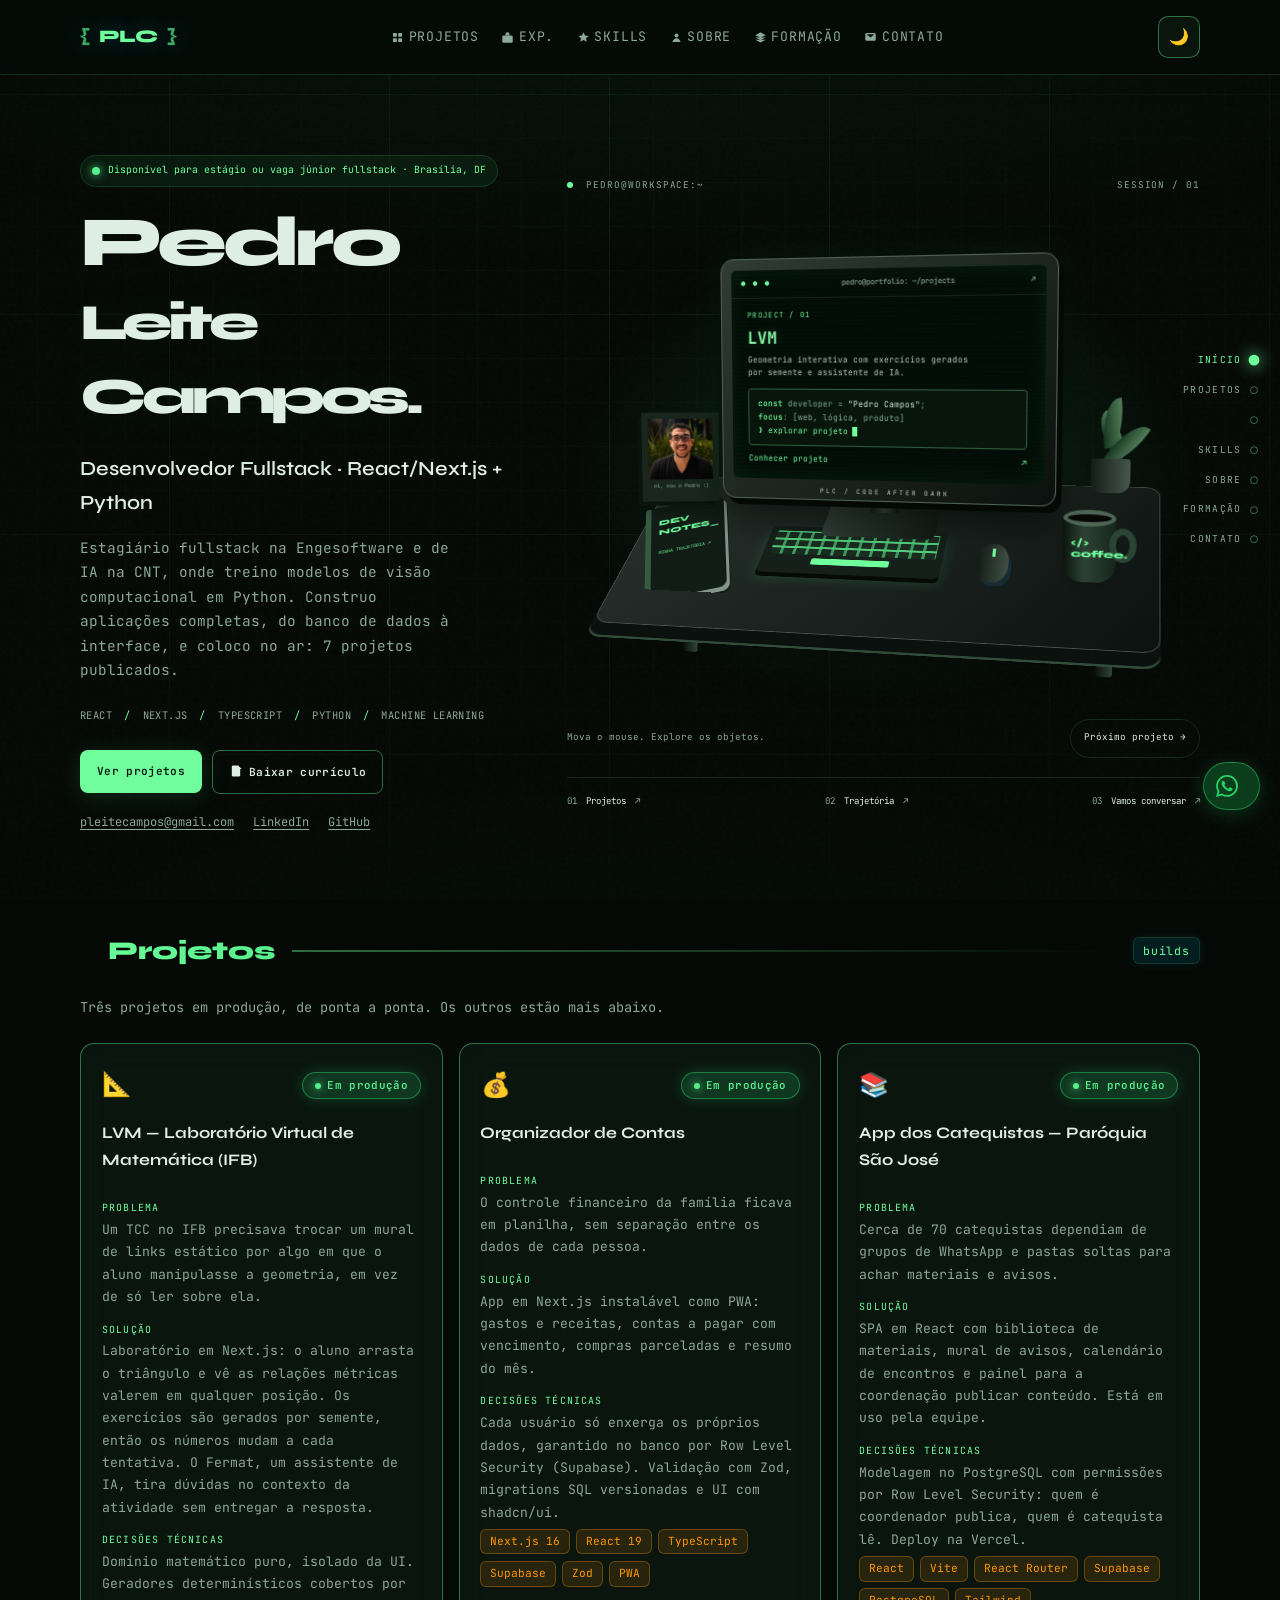
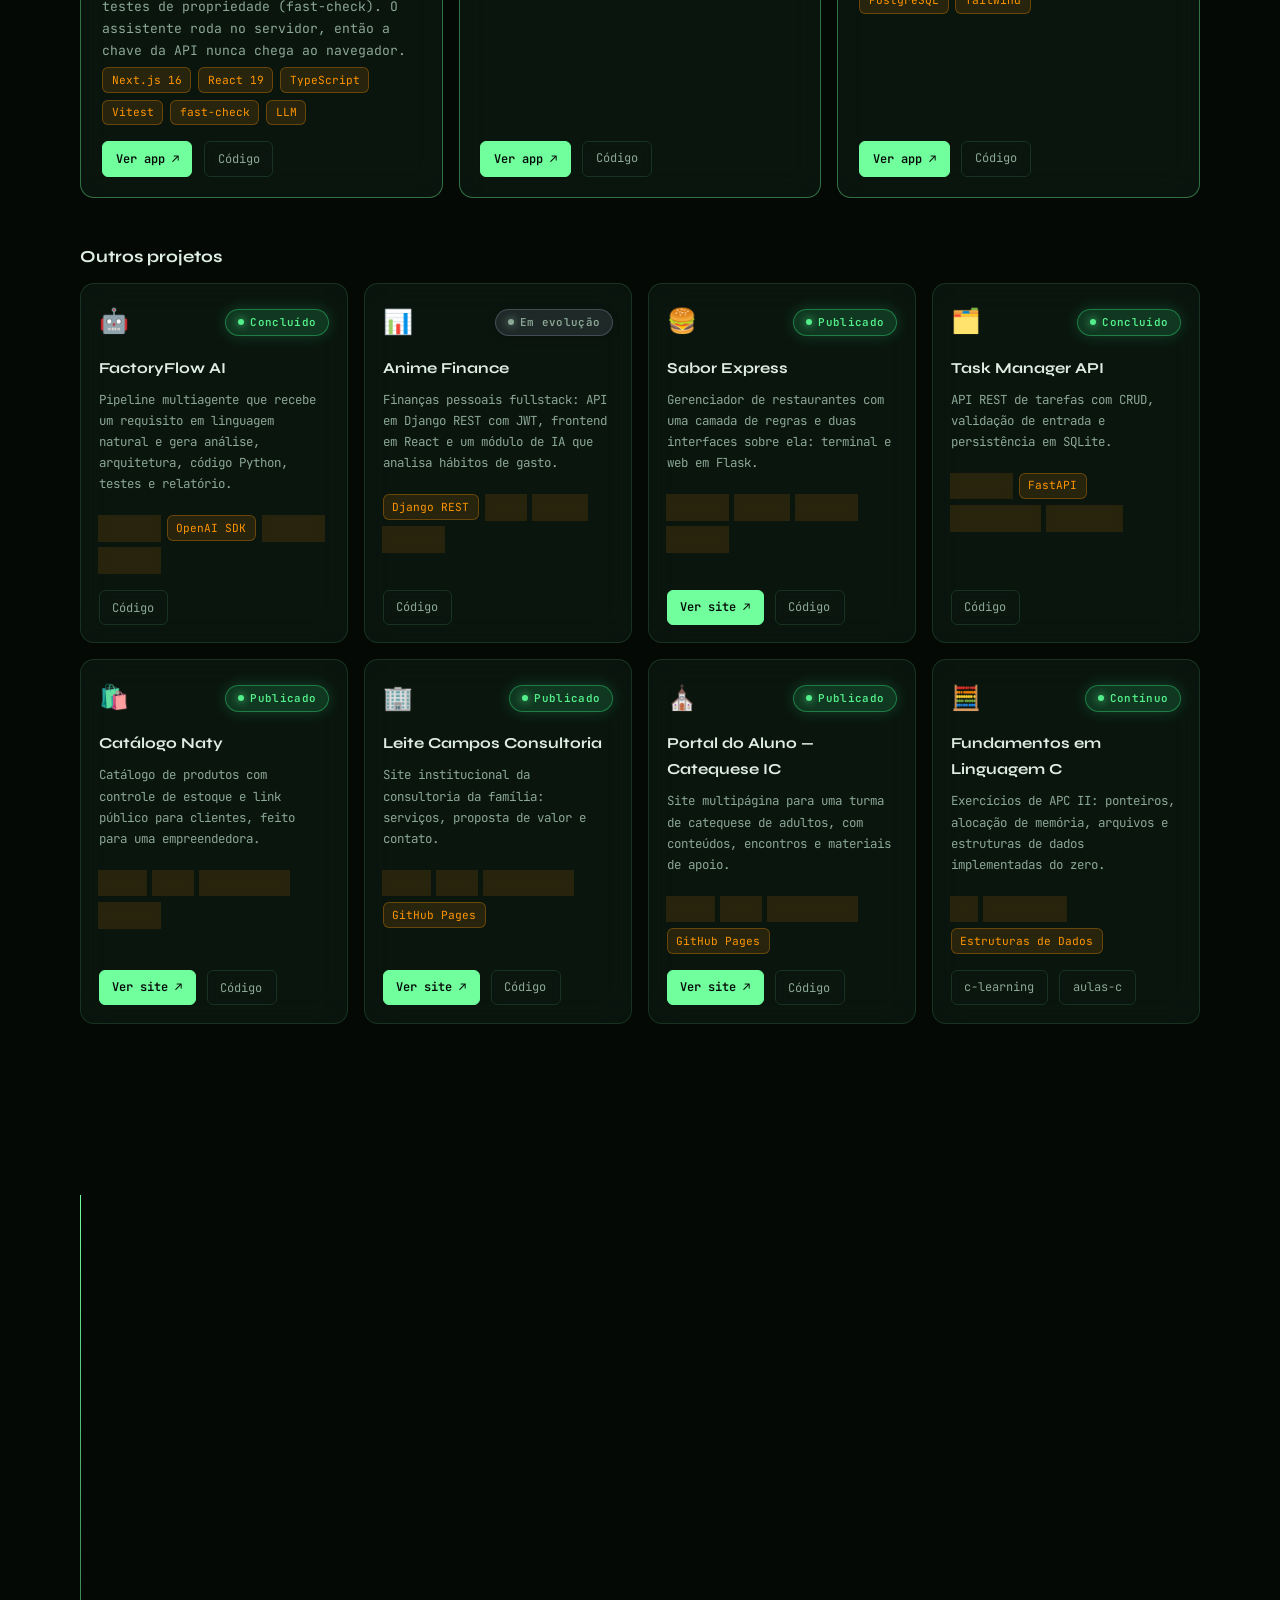
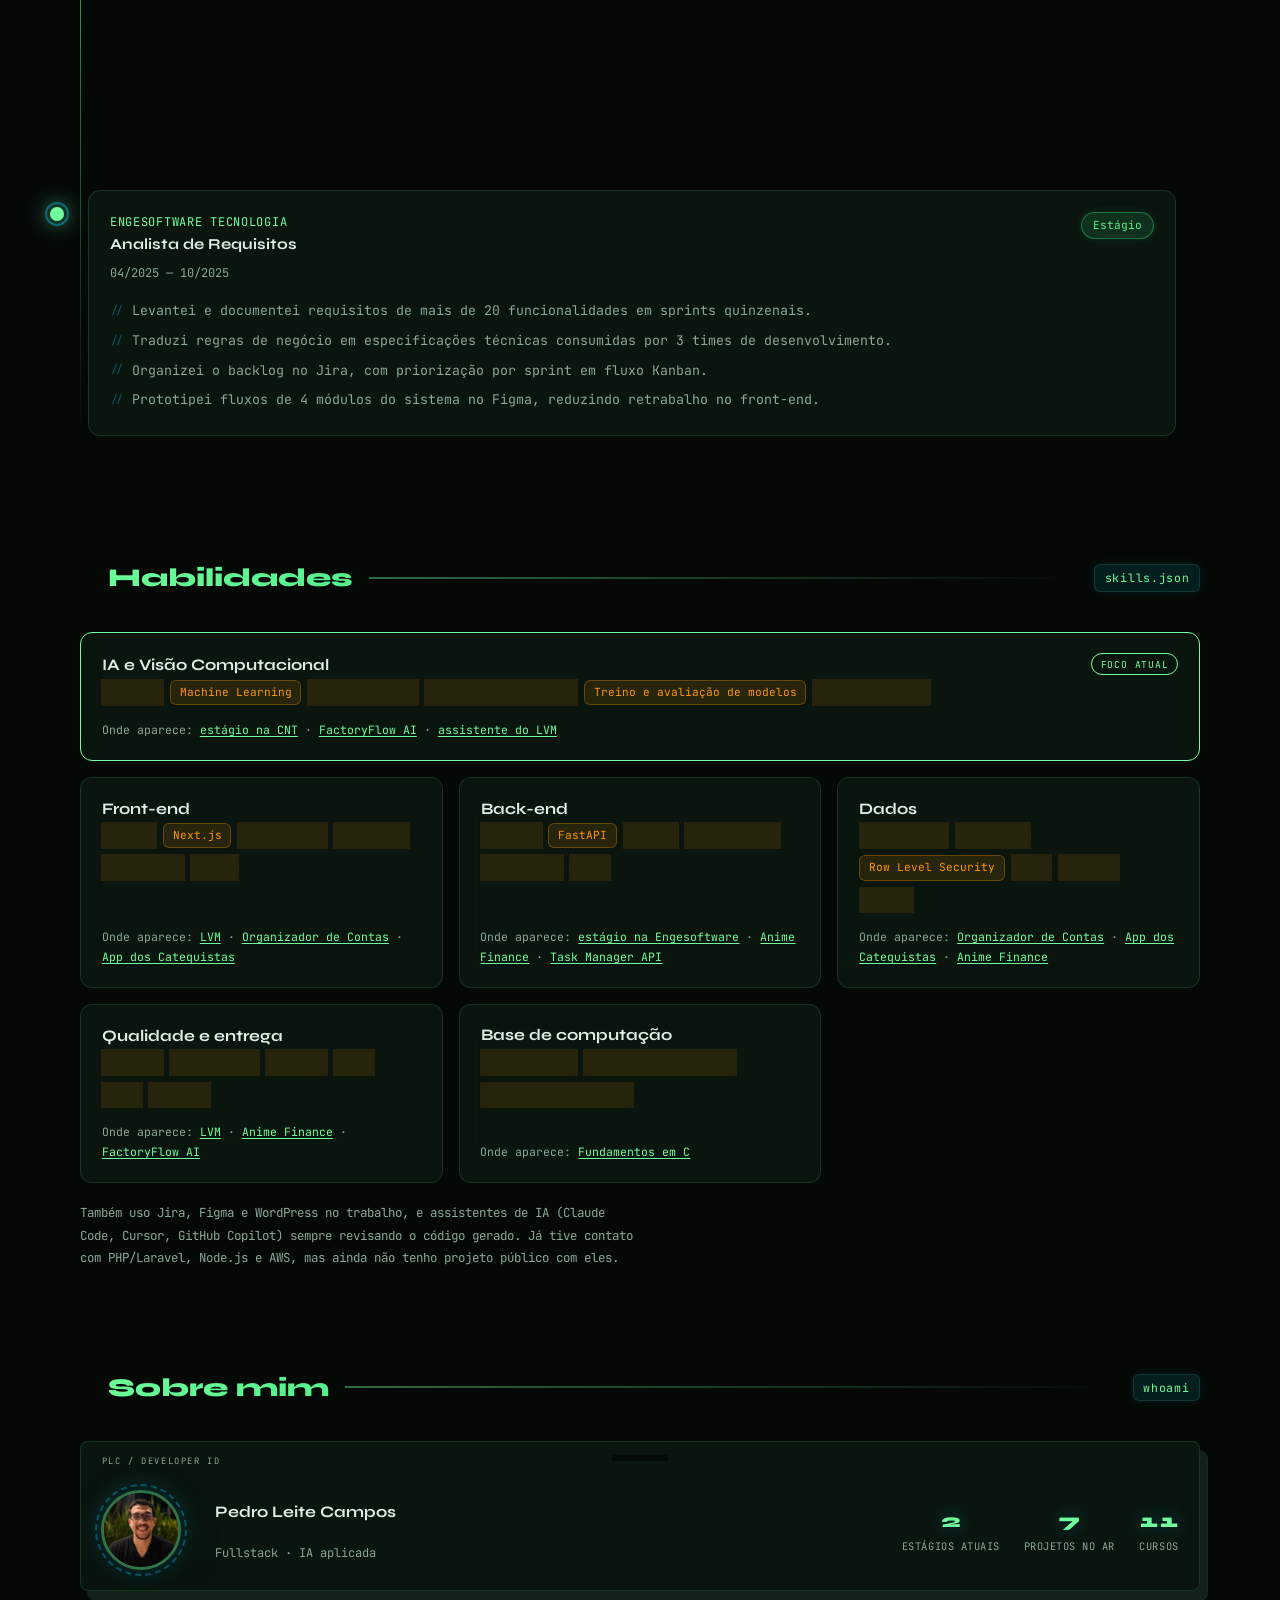
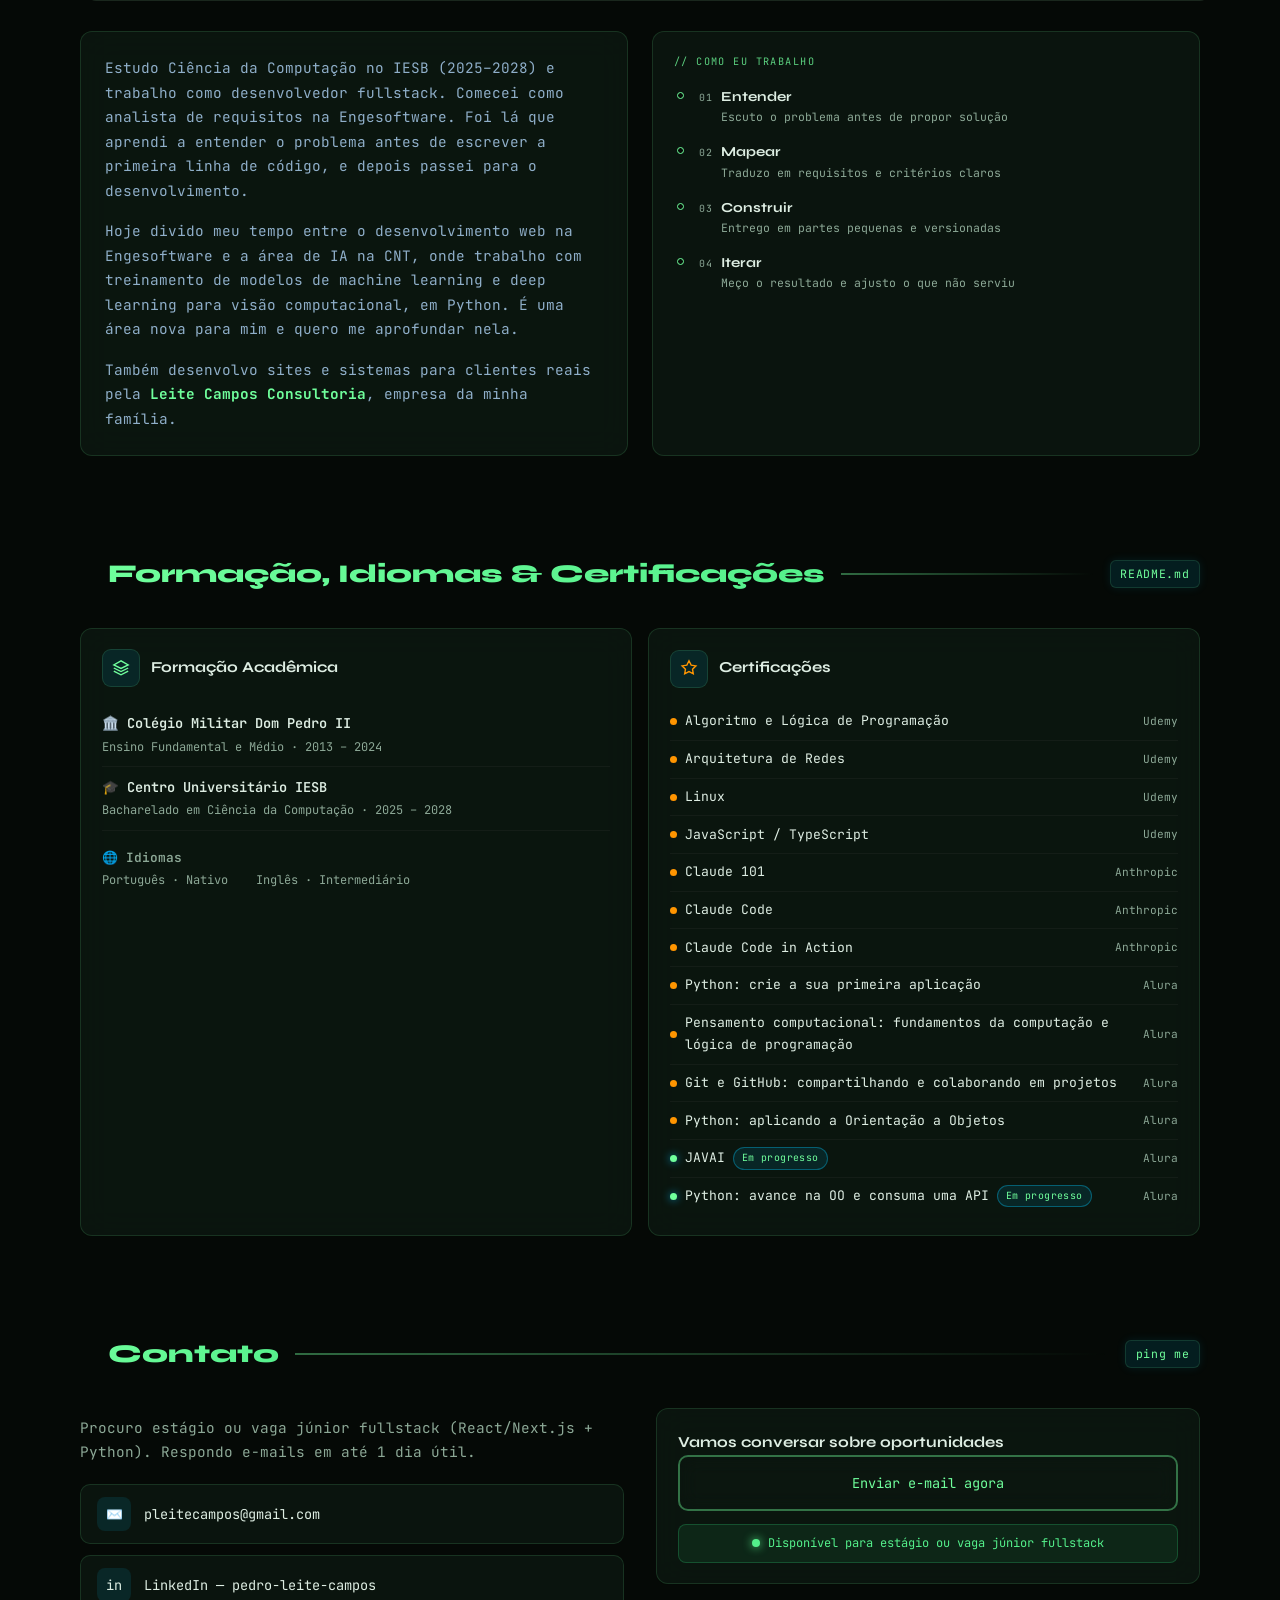
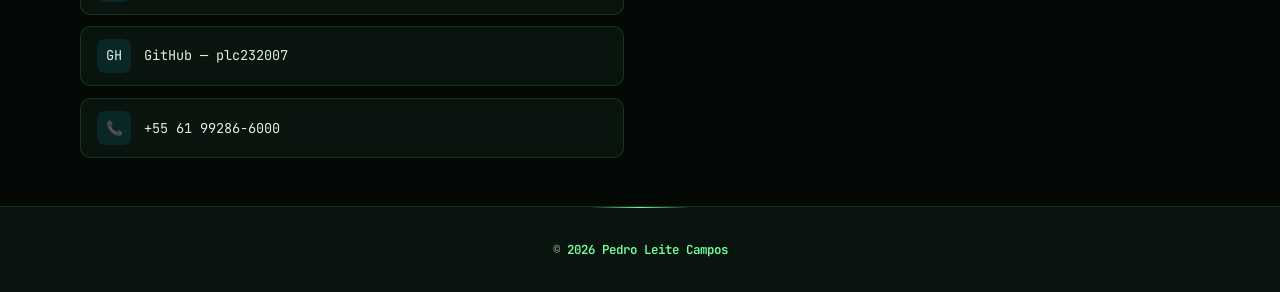
==== index.html @ 304053db "feat: stack agrupada e ligada aos projetos, com IA em destaque O radar com percentuais autoavaliados" ====
<!DOCTYPE html>
<html lang="pt-BR">

<head>
  <meta charset="UTF-8" />
  <meta name="viewport" content="width=device-width, initial-scale=1.0" />
  <meta name="description"
    content="Pedro Leite Campos, desenvolvedor fullstack (React/Next.js + Python) em Brasília. Estagiário na Engesoftware e em IA e visão computacional na CNT." />
  <title>Pedro Leite Campos | Desenvolvedor Fullstack · React/Next.js + Python</title>

  <!-- Open Graph / LinkedIn / WhatsApp -->
  <meta property="og:type" content="website" />
  <meta property="og:title" content="Pedro Leite Campos | Desenvolvedor Fullstack · React/Next.js + Python" />
  <meta property="og:description" content="Pedro Leite Campos, desenvolvedor fullstack (React/Next.js + Python) em Brasília. Estagiário na Engesoftware e em IA e visão computacional na CNT." />
  <meta property="og:url" content="https://plc232007.github.io/portifolio-pedro/" />
  <meta property="og:image" content="https://plc232007.github.io/portifolio-pedro/assets/img/pedro-normal.png" />
  <meta property="og:locale" content="pt_BR" />

  <!-- Twitter Card -->
  <meta name="twitter:card" content="summary_large_image" />
  <meta name="twitter:title" content="Pedro Leite Campos | Desenvolvedor Fullstack · React/Next.js + Python" />
  <meta name="twitter:description" content="Pedro Leite Campos, desenvolvedor fullstack (React/Next.js + Python) em Brasília. Estagiário na Engesoftware e em IA e visão computacional na CNT." />
  <meta name="twitter:image" content="https://plc232007.github.io/portifolio-pedro/assets/img/pedro-normal.png" />

  <link rel="preconnect" href="https://fonts.googleapis.com" />
  <link rel="preconnect" href="https://fonts.gstatic.com" crossorigin />
  <link
    href="https://fonts.googleapis.com/css2?family=JetBrains+Mono:wght@400;600;700&family=Syne:wght@400;700;800&display=swap"
    rel="stylesheet" />

  <link rel="stylesheet" href="./assets/css/style.css" />
  <link rel="stylesheet" href="./assets/css/enhance.css" />
  <link rel="stylesheet" href="./assets/css/workspace.css" />


  <script src="./assets/js/script.js" defer></script>
  <script src="./assets/js/interactions.js" defer></script>
  <script src="./assets/js/workspace.js" defer></script>
</head>

<body>
  <!-- HUD -->
  <div class="scroll-progress" id="scroll-progress" aria-hidden="true"></div>
  <nav class="section-nav" id="section-nav" aria-label="Navegação por seções"></nav>

  <!-- Fundo: malha técnica + véu de profundidade -->
  <div class="bg-grid" id="bg-grid" aria-hidden="true"></div>
  <div class="bg-veil" aria-hidden="true"></div>

  <div class="wrap">
    <header class="header">
      <div class="container nav">
        <a class="logo" href="#inicio" aria-label="Ir para o início">
          <span class="logo-bracket">{</span> PLC <span class="logo-bracket">}</span>
        </a>

        <nav aria-label="Navegação principal">
          <ul class="nav-links">
            <li>
              <a href="#projetos">
                <svg viewBox="0 0 20 20" fill="currentColor" class="icon-xs" aria-hidden="true">
                  <rect x="3" y="3" width="6" height="6" rx="1"></rect>
                  <rect x="11" y="3" width="6" height="6" rx="1"></rect>
                  <rect x="3" y="11" width="6" height="6" rx="1"></rect>
                  <rect x="11" y="11" width="6" height="6" rx="1"></rect>
                </svg>
                Projetos
              </a>
            </li>

            <li>
              <a href="#experiencia">
                <svg viewBox="0 0 20 20" fill="currentColor" class="icon-xs" aria-hidden="true">
                  <rect x="2" y="7" width="16" height="11" rx="2"></rect>
                  <path d="M7 7V5a3 3 0 016 0v2"></path>
                </svg>
                Exp.
              </a>
            </li>

            <li>
              <a href="#habilidades">
                <svg viewBox="0 0 20 20" fill="currentColor" class="icon-xs" aria-hidden="true">
                  <path d="M10 2l2.4 4.8 5.3.8-3.8 3.7.9 5.2L10 14l-4.8 2.5.9-5.2-3.8-3.7 5.3-.8z"></path>
                </svg>
                Skills
              </a>
            </li>

            <li>
              <a href="#sobre">
                <svg viewBox="0 0 20 20" fill="currentColor" class="icon-xs" aria-hidden="true">
                  <circle cx="10" cy="7" r="3"></circle>
                  <path d="M4 17c0-3.3 2.7-6 6-6s6 2.7 6 6"></path>
                </svg>
                Sobre
              </a>
            </li>

            <li>
              <a href="#formacao">
                <svg viewBox="0 0 20 20" fill="currentColor" class="icon-xs" aria-hidden="true">
                  <path d="M10 2L2 6.5l8 4 8-4L10 2zM2 13.5l8 4 8-4M2 10l8 4 8-4"></path>
                </svg>
                Formação
              </a>
            </li>

            <li>
              <a href="#contato">
                <svg viewBox="0 0 20 20" fill="currentColor" class="icon-xs" aria-hidden="true">
                  <path d="M2 5a2 2 0 012-2h12a2 2 0 012 2v8a2 2 0 01-2 2H4a2 2 0 01-2-2V5zm2 0l6 5 6-5"></path>
                </svg>
                Contato
              </a>
            </li>
          </ul>
        </nav>

        <button class="theme-toggle" id="theme-toggle" aria-label="Alternar tema">
          <span id="theme-icon">🌙</span>
        </button>
      </div>
    </header>

    <main>
      <!-- ========== HERO ========== -->
      <section class="hero workspace-hero" id="inicio" data-nav-label="Início">
        <div class="container hero-grid">
          <div>
            <div class="hero-badge">
              <span class="dot"></span>
              Disponível para estágio ou vaga júnior fullstack · Brasília, DF
            </div>

            <h1 class="hero-name">Pedro<br /><span>Leite Campos.</span></h1>

            <p class="hero-role">
              Desenvolvedor Fullstack · React/Next.js + Python
            </p>

            <p class="hero-intro">
              Estagiário fullstack na Engesoftware e de IA na CNT, onde treino modelos de visão computacional em Python.
              Construo aplicações completas, do banco de dados à interface, e coloco no ar: 7 projetos publicados.
            </p>

            <p class="studio-stack">REACT <span>/</span> NEXT.JS <span>/</span> TYPESCRIPT <span>/</span> PYTHON <span>/</span> MACHINE LEARNING</p>

            <div class="cta-group">
              <a class="btn btn-primary" href="#projetos">
                Ver projetos
              </a>

              <a class="btn btn-ghost" href="./assets/docs/curriculo-pedro-leite-campos.pdf"
                download="Pedro-Leite-Campos-Curriculo.pdf">
                <svg viewBox="0 0 20 20" fill="currentColor" class="icon-sm" aria-hidden="true">
                  <path d="M13 2H6a2 2 0 00-2 2v12a2 2 0 002 2h8a2 2 0 002-2V7l-3-5z"></path>
                  <polyline points="13,2 13,7 18,7"></polyline>
                  <line x1="10" y1="9" x2="10" y2="15"></line>
                  <polyline points="7,12 10,15 13,12"></polyline>
                </svg>
                Baixar currículo
              </a>
            </div>

            <ul class="hero-contact" aria-label="Contato">
              <li><a href="mailto:pleitecampos@gmail.com">pleitecampos@gmail.com</a></li>
              <li><a href="https://www.linkedin.com/in/pedro-leite-campos" target="_blank" rel="noreferrer">LinkedIn</a></li>
              <li><a href="https://github.com/plc232007" target="_blank" rel="noreferrer">GitHub</a></li>
            </ul>
          </div>

          <div class="workspace" id="workspace" aria-label="Workspace interativo de Pedro">
            <div class="workspace-heading"><span><i></i> PEDRO@WORKSPACE:~</span><span>SESSION / 01</span></div>
            <div class="workspace-stage" id="workspace-stage">
              <div class="room-halo" aria-hidden="true"></div>
              <div class="desk-scene" id="desk-scene">
                <div class="desk-shadow" aria-hidden="true"></div>
                <div class="desk-leg desk-leg-left" aria-hidden="true"></div>
                <div class="desk-leg desk-leg-right" aria-hidden="true"></div>
                <div class="desk-surface" aria-hidden="true"></div>
                <div class="desk-edge" aria-hidden="true"></div>
                <div class="desk-mat" aria-hidden="true"></div>
                <div class="monitor-foot" aria-hidden="true"></div>
                <div class="monitor-neck" aria-hidden="true"></div>
                <a class="desk-monitor desk-object" id="desk-monitor" href="#projetos" aria-label="Monitor: explorar projetos">
                  <div class="monitor-screen">
                    <div class="screen-toolbar"><span>● ● ●</span><span>pedro@portfolio: ~/projects</span><span>↗</span></div>
                    <div class="screen-body">
                      <span class="screen-kicker">PROJECT / <span id="screen-number">01</span></span>
                      <strong id="screen-title">LVM — Laboratório Virtual de Matemática</strong>
                      <p id="screen-description">Geometria interativa com exercícios gerados por semente e assistente de IA.</p>
                      <div class="screen-terminal" aria-hidden="true"><span><b>const</b> developer = <em>"Pedro Campos"</em>;</span><span><b>focus</b>: [web, lógica, produto]</span><span class="terminal-prompt">❯ explorar projeto</span></div>
                      <span class="screen-open">Conhecer projeto <span>↗</span></span>
                    </div>
                  </div>
                  <span class="monitor-brand">PLC / CODE AFTER DARK</span>
                </a>
                <div class="desk-keyboard" aria-hidden="true"><div></div><span></span></div>
                <div class="desk-mouse" aria-hidden="true"></div>
                <a class="desk-notebook desk-object" href="#experiencia" aria-label="Caderno: conhecer minha trajetória"><span>DEV<br />NOTES_</span><small>MINHA TRAJETÓRIA ↗</small></a>
                <a class="desk-photo desk-object" href="#sobre" aria-label="Porta-retrato: sobre Pedro"><img src="./assets/img/pedro-normal.png" alt="" /><span>oi, sou o Pedro :)</span></a>
                <a class="desk-cup desk-object" href="#contato" aria-label="Caneca: vamos conversar"><span>&lt;/&gt;<br />coffee.</span></a>
                <div class="desk-plant" aria-hidden="true"><i></i><i></i><i></i><span></span></div>
                <span class="desk-sticker" aria-hidden="true">~/plc</span>
              </div>
            </div>
            <div class="workspace-controls">
              <p id="workspace-hint">Mova o mouse. Explore os objetos.</p>
              <button type="button" id="workspace-next" hidden aria-label="Mostrar próximo projeto no monitor">Próximo projeto <span>→</span></button>
            </div>
            <nav class="workspace-shortcuts" aria-label="Explorar o workspace">
              <a href="#projetos">01 <span>Projetos</span> ↗</a>
              <a href="#experiencia">02 <span>Trajetória</span> ↗</a>
              <a href="#contato">03 <span>Vamos conversar</span> ↗</a>
            </nav>
          </div>
        </div>
      </section>

      <!-- ========== PROJETOS ========== -->
      <section class="section reveal" id="projetos" data-nav-label="Projetos">
        <div class="container">
          <div class="section-head">
            <h2><span class="section-index">01</span> <span>Projetos</span></h2>
            <div class="section-line"></div>
            <span class="section-tag">builds</span>
          </div>


          <p class="projects-intro">Três projetos em produção, de ponta a ponta. Os outros estão mais abaixo.</p>

          <div class="projects-grid projects-grid--featured">
            <article id="proj-lvm" class="proj-card proj-card--featured">
              <div class="proj-top">
                <span class="proj-icon" aria-hidden="true">📐</span>
                <span class="proj-status proj-status-live">Em produção</span>
              </div>

              <h3>LVM — Laboratório Virtual de Matemática (IFB)</h3>

              <dl class="proj-case">
                <dt>Problema</dt>
                <dd>Um TCC no IFB precisava trocar um mural de links estático por algo em que o aluno manipulasse a geometria, em vez de só ler sobre ela.</dd>
                <dt>Solução</dt>
                <dd>Laboratório em Next.js: o aluno arrasta o triângulo e vê as relações métricas valerem em qualquer posição. Os exercícios são gerados por semente, então os números mudam a cada tentativa. O Fermat, um assistente de IA, tira dúvidas no contexto da atividade sem entregar a resposta.</dd>
                <dt>Decisões técnicas</dt>
                <dd>Domínio matemático puro, isolado da UI. Geradores determinísticos cobertos por testes de propriedade (fast-check). O assistente roda no servidor, então a chave da API nunca chega ao navegador.</dd>
              </dl>

              <div class="proj-techs">
                <span class="tech-pill">Next.js 16</span>
                <span class="tech-pill">React 19</span>
                <span class="tech-pill">TypeScript</span>
                <span class="tech-pill">Vitest</span>
                <span class="tech-pill">fast-check</span>
                <span class="tech-pill">LLM</span>
              </div>

              <div class="proj-links">
                <a class="proj-link proj-link--primary" href="https://lvm-seven.vercel.app" target="_blank" rel="noreferrer">Ver app ↗</a>
                <a class="proj-link" href="https://github.com/plc232007/lvm" target="_blank" rel="noreferrer">Código</a>
              </div>
            </article>
            <article id="proj-organizador" class="proj-card proj-card--featured">
              <div class="proj-top">
                <span class="proj-icon" aria-hidden="true">💰</span>
                <span class="proj-status proj-status-live">Em produção</span>
              </div>

              <h3>Organizador de Contas</h3>

              <dl class="proj-case">
                <dt>Problema</dt>
                <dd>O controle financeiro da família ficava em planilha, sem separação entre os dados de cada pessoa.</dd>
                <dt>Solução</dt>
                <dd>App em Next.js instalável como PWA: gastos e receitas, contas a pagar com vencimento, compras parceladas e resumo do mês.</dd>
                <dt>Decisões técnicas</dt>
                <dd>Cada usuário só enxerga os próprios dados, garantido no banco por Row Level Security (Supabase). Validação com Zod, migrations SQL versionadas e UI com shadcn/ui.</dd>
              </dl>

              <div class="proj-techs">
                <span class="tech-pill">Next.js 16</span>
                <span class="tech-pill">React 19</span>
                <span class="tech-pill">TypeScript</span>
                <span class="tech-pill">Supabase</span>
                <span class="tech-pill">Zod</span>
                <span class="tech-pill">PWA</span>
              </div>

              <div class="proj-links">
                <a class="proj-link proj-link--primary" href="https://organizador-contas-et4n.vercel.app/" target="_blank" rel="noreferrer">Ver app ↗</a>
                <a class="proj-link" href="https://github.com/plc232007/organizador-contas" target="_blank" rel="noreferrer">Código</a>
              </div>
            </article>
            <article id="proj-catequistas" class="proj-card proj-card--featured">
              <div class="proj-top">
                <span class="proj-icon" aria-hidden="true">📚</span>
                <span class="proj-status proj-status-live">Em produção</span>
              </div>

              <h3>App dos Catequistas — Paróquia São José</h3>

              <dl class="proj-case">
                <dt>Problema</dt>
                <dd>Cerca de 70 catequistas dependiam de grupos de WhatsApp e pastas soltas para achar materiais e avisos.</dd>
                <dt>Solução</dt>
                <dd>SPA em React com biblioteca de materiais, mural de avisos, calendário de encontros e painel para a coordenação publicar conteúdo. Está em uso pela equipe.</dd>
                <dt>Decisões técnicas</dt>
                <dd>Modelagem no PostgreSQL com permissões por Row Level Security: quem é coordenador publica, quem é catequista lê. Deploy na Vercel.</dd>
              </dl>

              <div class="proj-techs">
                <span class="tech-pill">React</span>
                <span class="tech-pill">Vite</span>
                <span class="tech-pill">React Router</span>
                <span class="tech-pill">Supabase</span>
                <span class="tech-pill">PostgreSQL</span>
                <span class="tech-pill">Tailwind</span>
              </div>

              <div class="proj-links">
                <a class="proj-link proj-link--primary" href="https://app-catequese-taupe.vercel.app" target="_blank" rel="noreferrer">Ver app ↗</a>
                <a class="proj-link" href="https://github.com/plc232007/app-catequese" target="_blank" rel="noreferrer">Código</a>
              </div>
            </article>
          </div>

          <h3 class="projects-subtitle">Outros projetos</h3>
          <div class="projects-grid projects-grid--compact">
            <article id="proj-factoryflow" class="proj-card proj-card--compact">
              <div class="proj-top">
                <span class="proj-icon" aria-hidden="true">🤖</span>
                <span class="proj-status proj-status-live">Concluído</span>
              </div>
              <h3>FactoryFlow AI</h3>
              <p class="proj-description">Pipeline multiagente que recebe um requisito em linguagem natural e gera análise, arquitetura, código Python, testes e relatório.</p>
              <div class="proj-techs">
                <span class="tech-pill">Python</span>
                <span class="tech-pill">OpenAI SDK</span>
                <span class="tech-pill">Agents</span>
                <span class="tech-pill">pytest</span>
              </div>
              <div class="proj-links">
                <a class="proj-link" href="https://github.com/plc232007/factoryflow-ai" target="_blank" rel="noreferrer">Código</a>
              </div>
            </article>
            <article id="proj-anime-finance" class="proj-card proj-card--compact">
              <div class="proj-top">
                <span class="proj-icon" aria-hidden="true">📊</span>
                <span class="proj-status proj-status-idea">Em evolução</span>
              </div>
              <h3>Anime Finance</h3>
              <p class="proj-description">Finanças pessoais fullstack: API em Django REST com JWT, frontend em React e um módulo de IA que analisa hábitos de gasto.</p>
              <div class="proj-techs">
                <span class="tech-pill">Django REST</span>
                <span class="tech-pill">JWT</span>
                <span class="tech-pill">React</span>
                <span class="tech-pill">pytest</span>
              </div>
              <div class="proj-links">
                <a class="proj-link" href="https://github.com/plc232007/anime-finance" target="_blank" rel="noreferrer">Código</a>
              </div>
            </article>
            <article class="proj-card proj-card--compact">
              <div class="proj-top">
                <span class="proj-icon" aria-hidden="true">🍔</span>
                <span class="proj-status proj-status-live">Publicado</span>
              </div>
              <h3>Sabor Express</h3>
              <p class="proj-description">Gerenciador de restaurantes com uma camada de regras e duas interfaces sobre ela: terminal e web em Flask.</p>
              <div class="proj-techs">
                <span class="tech-pill">Python</span>
                <span class="tech-pill">Flask</span>
                <span class="tech-pill">Jinja2</span>
                <span class="tech-pill">Vercel</span>
              </div>
              <div class="proj-links">
                <a class="proj-link proj-link--primary" href="https://sabor-express-eight.vercel.app/" target="_blank" rel="noreferrer">Ver site ↗</a>
                <a class="proj-link" href="https://github.com/plc232007/sabor-express" target="_blank" rel="noreferrer">Código</a>
              </div>
            </article>
            <article id="proj-task-manager" class="proj-card proj-card--compact">
              <div class="proj-top">
                <span class="proj-icon" aria-hidden="true">🗂️</span>
                <span class="proj-status proj-status-live">Concluído</span>
              </div>
              <h3>Task Manager API</h3>
              <p class="proj-description">API REST de tarefas com CRUD, validação de entrada e persistência em SQLite.</p>
              <div class="proj-techs">
                <span class="tech-pill">Python</span>
                <span class="tech-pill">FastAPI</span>
                <span class="tech-pill">SQLAlchemy</span>
                <span class="tech-pill">Pydantic</span>
              </div>
              <div class="proj-links">
                <a class="proj-link" href="https://github.com/plc232007/to-do-list" target="_blank" rel="noreferrer">Código</a>
              </div>
            </article>
            <article class="proj-card proj-card--compact">
              <div class="proj-top">
                <span class="proj-icon" aria-hidden="true">🛍️</span>
                <span class="proj-status proj-status-live">Publicado</span>
              </div>
              <h3>Catálogo Naty</h3>
              <p class="proj-description">Catálogo de produtos com controle de estoque e link público para clientes, feito para uma empreendedora.</p>
              <div class="proj-techs">
                <span class="tech-pill">HTML</span>
                <span class="tech-pill">CSS</span>
                <span class="tech-pill">JavaScript</span>
                <span class="tech-pill">Vercel</span>
              </div>
              <div class="proj-links">
                <a class="proj-link proj-link--primary" href="https://catalogo-naty.vercel.app/" target="_blank" rel="noreferrer">Ver site ↗</a>
                <a class="proj-link" href="https://github.com/plc232007/catalogo-naty" target="_blank" rel="noreferrer">Código</a>
              </div>
            </article>
            <article class="proj-card proj-card--compact">
              <div class="proj-top">
                <span class="proj-icon" aria-hidden="true">🏢</span>
                <span class="proj-status proj-status-live">Publicado</span>
              </div>
              <h3>Leite Campos Consultoria</h3>
              <p class="proj-description">Site institucional da consultoria da família: serviços, proposta de valor e contato.</p>
              <div class="proj-techs">
                <span class="tech-pill">HTML</span>
                <span class="tech-pill">CSS</span>
                <span class="tech-pill">JavaScript</span>
                <span class="tech-pill">GitHub Pages</span>
              </div>
              <div class="proj-links">
                <a class="proj-link proj-link--primary" href="https://plc232007.github.io/leite-campos/" target="_blank" rel="noreferrer">Ver site ↗</a>
                <a class="proj-link" href="https://github.com/plc232007/leite-campos" target="_blank" rel="noreferrer">Código</a>
              </div>
            </article>
            <article class="proj-card proj-card--compact">
              <div class="proj-top">
                <span class="proj-icon" aria-hidden="true">⛪</span>
                <span class="proj-status proj-status-live">Publicado</span>
              </div>
              <h3>Portal do Aluno — Catequese IC</h3>
              <p class="proj-description">Site multipágina para uma turma de catequese de adultos, com conteúdos, encontros e materiais de apoio.</p>
              <div class="proj-techs">
                <span class="tech-pill">HTML</span>
                <span class="tech-pill">CSS</span>
                <span class="tech-pill">JavaScript</span>
                <span class="tech-pill">GitHub Pages</span>
              </div>
              <div class="proj-links">
                <a class="proj-link proj-link--primary" href="https://plc232007.github.io/catequese-adultos-ic/" target="_blank" rel="noreferrer">Ver site ↗</a>
                <a class="proj-link" href="https://github.com/plc232007/catequese-adultos-ic" target="_blank" rel="noreferrer">Código</a>
              </div>
            </article>
            <article id="proj-c" class="proj-card proj-card--compact">
              <div class="proj-top">
                <span class="proj-icon" aria-hidden="true">🧮</span>
                <span class="proj-status proj-status-live">Contínuo</span>
              </div>
              <h3>Fundamentos em Linguagem C</h3>
              <p class="proj-description">Exercícios de APC II: ponteiros, alocação de memória, arquivos e estruturas de dados implementadas do zero.</p>
              <div class="proj-techs">
                <span class="tech-pill">C</span>
                <span class="tech-pill">Ponteiros</span>
                <span class="tech-pill">Estruturas de Dados</span>
              </div>
              <div class="proj-links">
                <a class="proj-link" href="https://github.com/plc232007/c-learning" target="_blank" rel="noreferrer">c-learning</a>
                <a class="proj-link" href="https://github.com/plc232007/aulas-c" target="_blank" rel="noreferrer">aulas-c</a>
              </div>
            </article>
          </div>
        </div>
      </section>

      <!-- ========== EXPERIÊNCIA ========== -->
      <section class="section reveal" id="experiencia" data-nav-label="Experiência">
        <div class="container">
          <div class="section-head">
            <h2><span class="section-index">02</span> <span>Experiência Profissional</span></h2>
            <div class="section-line"></div>
            <span class="section-tag">git log</span>
          </div>

          <div class="timeline">
            <div class="tl-entry">
              <div class="tl-dot"></div>
              <div class="exp-card" id="exp-cnt">
                <div class="exp-head">
                  <div>
                    <div class="exp-company">CNT</div>
                    <h3>Estagiário em IA e Visão Computacional</h3>
                    <p class="exp-period">09/2026 — Atual</p>
                  </div>
                  <span class="exp-badge">Estágio</span>
                </div>
                <ul class="exp-list">
                  <li>Treino e avalio modelos de machine learning e deep learning aplicados a visão computacional, em Python.</li>
                  <li>Preparo e analiso os dados de imagem usados nos experimentos e comparo os resultados entre execuções.</li>
                  <li>Documento experimentos e resultados para a equipe.</li>
                </ul>
                <div class="exp-techs">
                  <span class="tech-pill">Python</span>
                  <span class="tech-pill">Machine Learning</span>
                  <span class="tech-pill">Deep Learning</span>
                  <span class="tech-pill">Visão Computacional</span>
                </div>
              </div>
            </div>

            <div class="tl-entry">
              <div class="tl-dot"></div>
              <div class="exp-card" id="exp-engesoftware">
                <div class="exp-head">
                  <div>
                    <div class="exp-company">Engesoftware Tecnologia</div>
                    <h3>Desenvolvedor Fullstack</h3>
                    <p class="exp-period">10/2025 — Atual</p>
                  </div>
                  <span class="exp-badge">Estágio</span>
                </div>
                <ul class="exp-list">
                  <li>Desenvolvo interfaces web com JavaScript, TypeScript e HTML/CSS em ciclos semanais de entrega.</li>
                  <li>Construo endpoints REST em Python e Flask integrados a banco de dados relacional.</li>
                  <li>Trabalho em repositórios colaborativos com Git, branches e code review.</li>
                  <li>Implemento e mantenho soluções em WordPress para demandas internas com prazo definido.</li>
                </ul>
                <div class="exp-techs">
                  <span class="tech-pill">Python</span>
                  <span class="tech-pill">Flask</span>
                  <span class="tech-pill">TypeScript</span>
                  <span class="tech-pill">Git</span>
                </div>
              </div>
            </div>

            <div class="tl-entry">
              <div class="tl-dot"></div>
              <div class="exp-card">
                <div class="exp-head">
                  <div>
                    <div class="exp-company">Engesoftware Tecnologia</div>
                    <h3>Analista de Requisitos</h3>
                    <p class="exp-period">04/2025 — 10/2025</p>
                  </div>
                  <span class="exp-badge">Estágio</span>
                </div>
                <ul class="exp-list">
                  <li>Levantei e documentei requisitos de mais de 20 funcionalidades em sprints quinzenais.</li>
                  <li>Traduzi regras de negócio em especificações técnicas consumidas por 3 times de desenvolvimento.</li>
                  <li>Organizei o backlog no Jira, com priorização por sprint em fluxo Kanban.</li>
                  <li>Prototipei fluxos de 4 módulos do sistema no Figma, reduzindo retrabalho no front-end.</li>
                </ul>
              </div>
            </div>
          </div>
        </div>
      </section>

      <!-- ========== HABILIDADES ========== -->
      <section class="section reveal" id="habilidades" data-nav-label="Skills">
        <div class="container">
          <div class="section-head">
            <h2><span class="section-index">03</span> <span>Habilidades</span></h2>
            <div class="section-line"></div>
            <span class="section-tag">skills.json</span>
          </div>

          <div class="skills-grid stack-grid">
            <div class="skill-card stack-card stack-card--focus">
              <div class="stack-head">
                <h3>IA e Visão Computacional</h3>
                <span class="stack-tag">Foco atual</span>
              </div>
              <div class="proj-techs">
                <span class="tech-pill">Python</span>
                <span class="tech-pill">Machine Learning</span>
                <span class="tech-pill">Deep Learning</span>
                <span class="tech-pill">Visão Computacional</span>
                <span class="tech-pill">Treino e avaliação de modelos</span>
                <span class="tech-pill">LLMs e agentes</span>
              </div>
              <p class="stack-where">Onde aparece: <a href="#exp-cnt">estágio na CNT</a> · <a href="#proj-factoryflow">FactoryFlow AI</a> · <a href="#proj-lvm">assistente do LVM</a></p>
            </div>
            <div class="skill-card stack-card">
              <div class="stack-head">
                <h3>Front-end</h3>
              </div>
              <div class="proj-techs">
                <span class="tech-pill">React</span>
                <span class="tech-pill">Next.js</span>
                <span class="tech-pill">TypeScript</span>
                <span class="tech-pill">Tailwind</span>
                <span class="tech-pill">shadcn/ui</span>
                <span class="tech-pill">Vite</span>
              </div>
              <p class="stack-where">Onde aparece: <a href="#proj-lvm">LVM</a> · <a href="#proj-organizador">Organizador de Contas</a> · <a href="#proj-catequistas">App dos Catequistas</a></p>
            </div>
            <div class="skill-card stack-card">
              <div class="stack-head">
                <h3>Back-end</h3>
              </div>
              <div class="proj-techs">
                <span class="tech-pill">Python</span>
                <span class="tech-pill">FastAPI</span>
                <span class="tech-pill">Flask</span>
                <span class="tech-pill">Django REST</span>
                <span class="tech-pill">APIs REST</span>
                <span class="tech-pill">JWT</span>
              </div>
              <p class="stack-where">Onde aparece: <a href="#exp-engesoftware">estágio na Engesoftware</a> · <a href="#proj-anime-finance">Anime Finance</a> · <a href="#proj-task-manager">Task Manager API</a></p>
            </div>
            <div class="skill-card stack-card">
              <div class="stack-head">
                <h3>Dados</h3>
              </div>
              <div class="proj-techs">
                <span class="tech-pill">PostgreSQL</span>
                <span class="tech-pill">Supabase</span>
                <span class="tech-pill">Row Level Security</span>
                <span class="tech-pill">SQL</span>
                <span class="tech-pill">SQLite</span>
                <span class="tech-pill">MySQL</span>
              </div>
              <p class="stack-where">Onde aparece: <a href="#proj-organizador">Organizador de Contas</a> · <a href="#proj-catequistas">App dos Catequistas</a> · <a href="#proj-anime-finance">Anime Finance</a></p>
            </div>
            <div class="skill-card stack-card">
              <div class="stack-head">
                <h3>Qualidade e entrega</h3>
              </div>
              <div class="proj-techs">
                <span class="tech-pill">Vitest</span>
                <span class="tech-pill">fast-check</span>
                <span class="tech-pill">pytest</span>
                <span class="tech-pill">Zod</span>
                <span class="tech-pill">Git</span>
                <span class="tech-pill">Vercel</span>
              </div>
              <p class="stack-where">Onde aparece: <a href="#proj-lvm">LVM</a> · <a href="#proj-anime-finance">Anime Finance</a> · <a href="#proj-factoryflow">FactoryFlow AI</a></p>
            </div>
            <div class="skill-card stack-card">
              <div class="stack-head">
                <h3>Base de computação</h3>
              </div>
              <div class="proj-techs">
                <span class="tech-pill">Linguagem C</span>
                <span class="tech-pill">Ponteiros e memória</span>
                <span class="tech-pill">Estruturas de dados</span>
              </div>
              <p class="stack-where">Onde aparece: <a href="#proj-c">Fundamentos em C</a></p>
            </div>
          </div>

          <p class="stack-extra">
            Também uso Jira, Figma e WordPress no trabalho, e assistentes de IA (Claude Code, Cursor, GitHub Copilot)
            sempre revisando o código gerado. Já tive contato com PHP/Laravel, Node.js e AWS, mas ainda não tenho projeto
            público com eles.
          </p>
        </div>
      </section>

      <!-- ========== SOBRE ========== -->
      <section class="section reveal" id="sobre" data-nav-label="Sobre">
        <div class="container">
          <div class="section-head">
            <h2><span class="section-index">04</span> <span>Sobre mim</span></h2>
            <div class="section-line"></div>
            <span class="section-tag">whoami</span>
          </div>

          <aside class="profile-card identity-card" id="profile-card">
            <span class="identity-stamp" aria-hidden="true">PLC / DEVELOPER ID</span>
            <div class="avatar-wrap">
              <div class="avatar-ring"></div>

              <div class="avatar-card" id="identity-photo">
                <img src="./assets/img/pedro-normal.png" alt="Foto de Pedro Leite Campos"
                  class="avatar-photo avatar-photo-default" />
              </div>
            </div>
            <p class="profile-name">Pedro Leite Campos</p>
            <p class="profile-role">Fullstack · IA aplicada</p>

            <div class="profile-stats">
              <div class="stat-item">
                <div class="stat-num">2</div>
                <div class="stat-lbl">Estágios atuais</div>
              </div>
              <div class="stat-item">
                <div class="stat-num">7</div>
                <div class="stat-lbl">Projetos no ar</div>
              </div>
              <div class="stat-item">
                <div class="stat-num">11</div>
                <div class="stat-lbl">Cursos</div>
              </div>
            </div>
          </aside>

          <div class="about-box">
            <div class="about-text">
              <p>
                Estudo Ciência da Computação no IESB (2025–2028) e trabalho como desenvolvedor fullstack. Comecei
                como analista de requisitos na Engesoftware. Foi lá que aprendi a entender o problema antes de escrever
                a primeira linha de código, e depois passei para o desenvolvimento.
              </p>
              <p>
                Hoje divido meu tempo entre o desenvolvimento web na Engesoftware e a área de IA na CNT, onde trabalho
                com treinamento de modelos de machine learning e deep learning para visão computacional, em Python. É
                uma área nova para mim e quero me aprofundar nela.
              </p>
              <p>
                Também desenvolvo sites e sistemas para clientes reais pela <strong class="about-highlight">Leite Campos
                Consultoria</strong>, empresa da minha família.
              </p>
            </div>

            <div class="about-flow">
              <div class="flow">
                <span class="flow-label">// como eu trabalho</span>
                <ol class="flow-steps">
                  <li>
                    <span class="flow-num">01</span>
                    <span class="flow-title">Entender</span>
                    <span class="flow-desc">Escuto o problema antes de propor solução</span>
                  </li>
                  <li>
                    <span class="flow-num">02</span>
                    <span class="flow-title">Mapear</span>
                    <span class="flow-desc">Traduzo em requisitos e critérios claros</span>
                  </li>
                  <li>
                    <span class="flow-num">03</span>
                    <span class="flow-title">Construir</span>
                    <span class="flow-desc">Entrego em partes pequenas e versionadas</span>
                  </li>
                  <li>
                    <span class="flow-num">04</span>
                    <span class="flow-title">Iterar</span>
                    <span class="flow-desc">Meço o resultado e ajusto o que não serviu</span>
                  </li>
                </ol>
              </div>
            </div>
          </div>
        </div>
      </section>

      <!-- ========== FORMAÇÃO & CERTIFICAÇÕES ========== -->
      <section class="section reveal" id="formacao" data-nav-label="Formação">
        <div class="container">
          <div class="section-head">
            <h2><span class="section-index">05</span> <span>Formação, Idiomas &amp; Certificações</span></h2>
            <div class="section-line"></div>
            <span class="section-tag">README.md</span>
          </div>

          <div class="edu-grid">
            <div class="edu-card">
              <div class="edu-card-head">
                <div class="edu-icon">
                  <svg viewBox="0 0 20 20" fill="none" stroke="var(--cyan)" stroke-width="1.5" class="icon-md"
                    aria-hidden="true">
                    <path d="M10 2L2 6.5l8 4 8-4L10 2zM2 13.5l8 4 8-4M2 10l8 4 8-4"></path>
                  </svg>
                </div>
                <h3>Formação Acadêmica</h3>
              </div>

              <div class="edu-entry">
                <div class="edu-inst">🏛️ Colégio Militar Dom Pedro II</div>
                <div class="edu-detail">Ensino Fundamental e Médio · 2013 – 2024</div>
              </div>

              <div class="edu-entry">
                <div class="edu-inst">🎓 Centro Universitário IESB</div>
                <div class="edu-detail">Bacharelado em Ciência da Computação · 2025 – 2028</div>
              </div>

              <div class="edu-entry edu-entry-no-border">
                <div class="edu-inst edu-inst-muted">🌐 Idiomas</div>
                <div class="edu-detail">Português · Nativo &nbsp;&nbsp; Inglês · Intermediário</div>
              </div>
            </div>

            <div class="edu-card">
              <div class="edu-card-head">
                <div class="edu-icon">
                  <svg viewBox="0 0 20 20" fill="none" stroke="var(--orange)" stroke-width="1.5" class="icon-md"
                    aria-hidden="true">
                    <path d="M10 2l2.4 4.8 5.3.8-3.8 3.7.9 5.2L10 14l-4.8 2.5.9-5.2-3.8-3.7 5.3-.8z"></path>
                  </svg>
                </div>
                <h3>Certificações</h3>
              </div>

              <div class="cert-entry">
                <div class="cert-badge-dot"></div>
                <span class="cert-name">Algoritmo e Lógica de Programação</span>
                <span class="cert-src">Udemy</span>
              </div>

              <div class="cert-entry">
                <div class="cert-badge-dot"></div>
                <span class="cert-name">Arquitetura de Redes</span>
                <span class="cert-src">Udemy</span>
              </div>

              <div class="cert-entry">
                <div class="cert-badge-dot"></div>
                <span class="cert-name">Linux</span>
                <span class="cert-src">Udemy</span>
              </div>

              <div class="cert-entry">
                <div class="cert-badge-dot"></div>
                <span class="cert-name">JavaScript / TypeScript</span>
                <span class="cert-src">Udemy</span>
              </div>

              <div class="cert-entry">
                <div class="cert-badge-dot"></div>
                <span class="cert-name">Claude 101</span>
                <span class="cert-src">Anthropic</span>
              </div>

              <div class="cert-entry">
                <div class="cert-badge-dot"></div>
                <span class="cert-name">Claude Code</span>
                <span class="cert-src">Anthropic</span>
              </div>

              <div class="cert-entry">
                <div class="cert-badge-dot"></div>
                <span class="cert-name">Claude Code in Action</span>
                <span class="cert-src">Anthropic</span>
              </div>

              <div class="cert-entry">
                <div class="cert-badge-dot"></div>
                <span class="cert-name">Python: crie a sua primeira aplicação</span>
                <span class="cert-src">Alura</span>
              </div>

              <div class="cert-entry">
                <div class="cert-badge-dot"></div>
                <span class="cert-name">Pensamento computacional: fundamentos da computação e lógica de programação</span>
                <span class="cert-src">Alura</span>
              </div>

              <div class="cert-entry">
                <div class="cert-badge-dot"></div>
                <span class="cert-name">Git e GitHub: compartilhando e colaborando em projetos</span>
                <span class="cert-src">Alura</span>
              </div>

              <div class="cert-entry">
                <div class="cert-badge-dot"></div>
                <span class="cert-name">Python: aplicando a Orientação a Objetos</span>
                <span class="cert-src">Alura</span>
              </div>

              <div class="cert-entry">
                <div class="cert-badge-dot cert-badge-dot--wip"></div>
                <span class="cert-name">JAVAI</span>
                <span class="cert-tag-wip">Em progresso</span>
                <span class="cert-src">Alura</span>
              </div>

              <div class="cert-entry">
                <div class="cert-badge-dot cert-badge-dot--wip"></div>
                <span class="cert-name">Python: avance na OO e consuma uma API</span>
                <span class="cert-tag-wip">Em progresso</span>
                <span class="cert-src">Alura</span>
              </div>
            </div>
          </div>
        </div>
      </section>

      <!-- ========== CONTATO ========== -->
      <section class="section reveal" id="contato" data-nav-label="Contato">
        <div class="container">
          <div class="section-head">
            <h2><span class="section-index">06</span> <span>Contato</span></h2>
            <div class="section-line"></div>
            <span class="section-tag">ping me</span>
          </div>

          <div class="contact-wrap">
            <div class="contact-text">
              <p>Procuro estágio ou vaga júnior fullstack (React/Next.js + Python). Respondo e-mails em até 1 dia útil.</p>

              <div class="contact-links">
                <a class="contact-link" href="mailto:pleitecampos@gmail.com">
                  <span class="contact-link-icon">✉️</span>
                  pleitecampos@gmail.com
                </a>

                <a class="contact-link" href="https://www.linkedin.com/in/pedro-leite-campos" target="_blank"
                  rel="noreferrer">
                  <span class="contact-link-icon">in</span>
                  LinkedIn — pedro-leite-campos
                </a>

                <a class="contact-link" href="https://github.com/plc232007" target="_blank" rel="noreferrer">
                  <span class="contact-link-icon">GH</span>
                  GitHub — plc232007
                </a>

                <a class="contact-link" href="tel:+5561992866000">
                  <span class="contact-link-icon">📞</span>
                  +55 61 99286-6000
                </a>
              </div>
            </div>

            <div class="contact-right">
              <h3>Vamos conversar sobre oportunidades</h3>
              <a class="cta-open" href="mailto:pleitecampos@gmail.com">
                Enviar e-mail agora
              </a>

              <div class="availability-tag">
                <span class="dot"></span>
                Disponível para estágio ou vaga júnior fullstack
              </div>
            </div>
          </div>
        </div>
      </section>
    </main>

    <footer class="footer">
      <div class="container">
        <p>© <span id="year"></span> <span>Pedro Leite Campos</span></p>
      </div>
    </footer>
  </div>

  <button id="back-to-top" class="back-to-top" aria-label="Voltar ao topo">
    ↑
  </button>

  <!-- Floating Action Buttons -->
  <div class="fab-group" id="fab-group">
    <a class="fab fab--whatsapp" id="fab-whatsapp"
      href="https://wa.me/5561992866000?text=Ol%C3%A1%20Pedro%2C%20vi%20seu%20portf%C3%B3lio%20e%20gostaria%20de%20conversar!"
      target="_blank" rel="noreferrer" aria-label="Contato via WhatsApp" title="Falar no WhatsApp">
      <svg viewBox="0 0 24 24" fill="currentColor" class="fab-icon" aria-hidden="true">
        <path
          d="M17.472 14.382c-.297-.149-1.758-.867-2.03-.967-.273-.099-.471-.148-.67.15-.197.297-.767.966-.94 1.164-.173.199-.347.223-.644.075-.297-.15-1.255-.463-2.39-1.475-.883-.788-1.48-1.761-1.653-2.059-.173-.297-.018-.458.13-.606.134-.133.298-.347.446-.52.149-.174.198-.298.298-.497.099-.198.05-.371-.025-.52-.075-.149-.669-1.612-.916-2.207-.242-.579-.487-.5-.669-.51-.173-.008-.371-.01-.57-.01-.198 0-.52.074-.792.372-.272.297-1.04 1.016-1.04 2.479 0 1.462 1.065 2.875 1.213 3.074.149.198 2.096 3.2 5.077 4.487.709.306 1.262.489 1.694.625.712.227 1.36.195 1.871.118.571-.085 1.758-.719 2.006-1.413.248-.694.248-1.289.173-1.413-.074-.124-.272-.198-.57-.347m-5.421 7.403h-.004a9.87 9.87 0 01-5.031-1.378l-.361-.214-3.741.982.998-3.648-.235-.374a9.86 9.86 0 01-1.51-5.26c.001-5.45 4.436-9.884 9.888-9.884 2.64 0 5.122 1.03 6.988 2.898a9.825 9.825 0 012.893 6.994c-.003 5.45-4.437 9.884-9.885 9.884m8.413-18.297A11.815 11.815 0 0012.05 0C5.495 0 .16 5.335.157 11.892c0 2.096.547 4.142 1.588 5.945L.057 24l6.305-1.654a11.882 11.882 0 005.683 1.448h.005c6.554 0 11.89-5.335 11.893-11.893a11.821 11.821 0 00-3.48-8.413z" />
      </svg>
      <span class="fab-label">WhatsApp</span>
    </a>
  </div>
</body>

</html>
---- assets/css/style.css ----
:root {
  --bg: #050b14;
  --bg2: #0b1525;
  --surface: rgba(11, 22, 42, 0.85);
  --border: rgba(0, 200, 255, 0.15);
  --border-h: rgba(0, 200, 255, 0.55);
  --cyan: #00c8ff;
  --cyan2: #00ffe0;
  --green: #39ff8a;
  --orange: #ff9500;
  --text: #d4eaf7;
  --muted: #6a8eac;
  --mono: "JetBrains Mono", monospace;
  --display: "Syne", sans-serif;
}

body.light-theme {
  --bg: #f4f8fc;
  --bg2: #eaf1f8;
  --surface: rgba(255, 255, 255, 0.88);
  --border: rgba(0, 102, 204, 0.12);
  --border-h: rgba(0, 102, 204, 0.35);
  --cyan: #0077cc;
  --cyan2: #00a6b8;
  --green: #1f9d55;
  --orange: #d97706;
  --text: #0f172a;
  --muted: #475569;
}

/* RESET */
*,
*::before,
*::after {
  box-sizing: border-box;
  margin: 0;
  padding: 0;
}

html {
  scroll-behavior: smooth;
}

body {
  font-family: var(--mono);
  background: var(--bg);
  color: var(--text);
  overflow-x: hidden;
  line-height: 1.7;
  transition: background 0.3s ease, color 0.3s ease;
}

a {
  color: var(--cyan);
  text-decoration: none;
}

img {
  display: block;
  max-width: 100%;
}

/* UTILIDADES */
.wrap {
  position: relative;
  z-index: 2;
}

.container {
  width: min(1120px, 92vw);
  margin: 0 auto;
}

.icon-xs {
  width: 13px;
  height: 13px;
  transition: all 0.3s ease;
}

.icon-sm {
  width: 14px;
  height: 14px;
  transition: all 0.3s ease;
}

.icon-md {
  width: 18px;
  height: 18px;
  transition: all 0.3s ease;
}

a:hover .icon-xs,
a:hover .icon-sm,
button:hover .icon-sm {
  transform: scale(1.1);
}

.skill-icon-wrap:hover svg,
.edu-icon:hover svg {
  transform: scale(1.1) rotate(5deg);
}

/* ACESSIBILIDADE */
button:focus-visible,
a:focus-visible,
input:focus-visible {
  outline: 2px solid var(--cyan);
  outline-offset: 3px;
}

/* FUNDO */
#particles-js {
  position: fixed;
  inset: 0;
  width: 100vw;
  height: 100vh;
  z-index: 0;
  pointer-events: none;
  overflow: hidden;
}

body::after {
  content: "";
  position: fixed;
  inset: 0;
  z-index: 1;
  pointer-events: none;
  background: repeating-linear-gradient(
    0deg,
    transparent,
    transparent 2px,
    rgba(0, 200, 255, 0.015) 2px,
    rgba(0, 200, 255, 0.015) 4px
  );
}

body::before {
  content: "";
  position: fixed;
  inset: 0;
  z-index: 0;
  pointer-events: none;
  background-image: url("data:image/svg+xml,%3Csvg viewBox='0 0 256 256' xmlns='http://www.w3.org/2000/svg'%3E%3Cfilter id='noise'%3E%3CfeTurbulence type='fractalNoise' baseFrequency='0.9' numOctaves='4' stitchTiles='stitch'/%3E%3C/filter%3E%3Crect width='100%25' height='100%25' filter='url(%23noise)' opacity='1'/%3E%3C/svg%3E");
  opacity: 0.025;
}

body.light-theme::after {
  background: repeating-linear-gradient(
    0deg,
    transparent,
    transparent 2px,
    rgba(0, 119, 204, 0.02) 2px,
    rgba(0, 119, 204, 0.02) 4px
  );
}

body.light-theme::before {
  opacity: 0.01;
}

/* HEADER */
.header {
  position: sticky;
  top: 0;
  z-index: 100;
  background: rgba(5, 11, 20, 0.75);
  backdrop-filter: blur(20px) saturate(180%);
  border-bottom: 1px solid var(--border);
  transition: all 0.3s ease;
  box-shadow: 0 4px 30px rgba(0, 0, 0, 0.1);
}

.header.scrolled {
  background: rgba(5, 11, 20, 0.95);
  box-shadow: 0 8px 32px rgba(0, 200, 255, 0.1);
}

body.light-theme .header {
  background: rgba(244, 248, 252, 0.75);
}

body.light-theme .header.scrolled {
  background: rgba(244, 248, 252, 0.95);
  box-shadow: 0 8px 32px rgba(0, 119, 204, 0.08);
}

.nav {
  display: flex;
  justify-content: space-between;
  align-items: center;
  gap: 1rem;
  padding: 1rem 0;
}

.logo {
  font-family: var(--display);
  font-weight: 800;
  font-size: 1.1rem;
  color: var(--cyan);
  letter-spacing: -0.02em;
  display: flex;
  align-items: center;
  gap: 0.5rem;
  transition: all 0.3s ease;
  text-shadow: 0 0 20px rgba(0, 200, 255, 0.3);
}

.logo:hover {
  transform: scale(1.05);
  text-shadow: 0 0 30px rgba(0, 200, 255, 0.6);
}

.logo-bracket {
  color: var(--green);
  opacity: 0.7;
}

.nav-links {
  list-style: none;
  display: flex;
  gap: 1.4rem;
}

.nav-links a {
  color: var(--muted);
  font-size: 0.82rem;
  letter-spacing: 0.06em;
  text-transform: uppercase;
  transition: all 0.3s ease;
  display: flex;
  align-items: center;
  gap: 0.3rem;
  position: relative;
  padding: 0.3rem 0;
}

.nav-links a::after {
  content: "";
  position: absolute;
  bottom: 0;
  left: 0;
  width: 0;
  height: 2px;
  background: linear-gradient(90deg, var(--cyan), var(--green));
  transition: width 0.3s ease;
}

.nav-links a:hover {
  color: var(--cyan);
  transform: translateY(-2px);
}

.nav-links a:hover::after {
  width: 100%;
}

.theme-toggle {
  width: 42px;
  height: 42px;
  border-radius: 10px;
  border: 1px solid var(--border-h);
  background: var(--surface);
  color: var(--text);
  display: flex;
  align-items: center;
  justify-content: center;
  cursor: pointer;
  transition: all 0.3s cubic-bezier(0.4, 0, 0.2, 1);
  backdrop-filter: blur(10px);
  flex-shrink: 0;
  position: relative;
  overflow: hidden;
}

.theme-toggle::before {
  content: "";
  position: absolute;
  inset: 0;
  background: linear-gradient(135deg, rgba(0, 200, 255, 0.2), rgba(57, 255, 138, 0.1));
  opacity: 0;
  transition: opacity 0.3s ease;
}

.theme-toggle:hover {
  transform: translateY(-3px) rotate(15deg);
  border-color: var(--cyan);
  box-shadow: 0 8px 25px rgba(0, 200, 255, 0.3);
}

.theme-toggle:hover::before {
  opacity: 1;
}

.theme-toggle span {
  font-size: 1rem;
  line-height: 1;
  position: relative;
  z-index: 1;
  transition: transform 0.3s ease;
}

.theme-toggle:hover span {
  transform: scale(1.2);
}

/* HERO */
.hero {
  padding: 6rem 0 4rem;
  position: relative;
}

.hero-grid {
  display: grid;
  grid-template-columns: 1.7fr 1fr;
  gap: 3rem;
  align-items: center;
}

.hero-badge {
  display: inline-flex;
  align-items: center;
  gap: 0.5rem;
  background: rgba(0, 200, 255, 0.12);
  border: 1px solid var(--border-h);
  border-radius: 999px;
  padding: 0.4rem 1rem;
  font-size: 0.78rem;
  color: var(--cyan);
  letter-spacing: 0.05em;
  margin-bottom: 1.2rem;
  animation: fadeSlideDown 0.6s ease both;
  backdrop-filter: blur(10px);
  box-shadow: 0 4px 20px rgba(0, 200, 255, 0.15);
  transition: all 0.3s ease;
}

.hero-badge:hover {
  transform: translateY(-2px);
  box-shadow: 0 6px 30px rgba(0, 200, 255, 0.25);
}

.hero-badge .dot,
.availability-tag .dot {
  width: 8px;
  height: 8px;
  border-radius: 50%;
  background: var(--green);
  animation: pulse 2s ease-in-out infinite;
  box-shadow: 0 0 10px var(--green);
}

.hero-name {
  font-family: var(--display);
  font-size: clamp(2.4rem, 5.5vw, 4rem);
  font-weight: 800;
  line-height: 1.05;
  color: var(--text);
  animation: fadeSlideDown 0.7s ease both 0.1s;
}

.hero-name span {
  color: var(--cyan);
}

.hero-role {
  font-family: var(--display);
  font-size: clamp(1rem, 2.5vw, 1.35rem);
  color: var(--muted);
  margin-top: 0.5rem;
  animation: fadeSlideDown 0.7s ease both 0.2s;
}

.hero-intro {
  max-width: 62ch;
  color: #8fafc9;
  font-size: 0.9rem;
  margin-top: 1rem;
  animation: fadeSlideDown 0.7s ease both 0.3s;
}

body.light-theme .hero-intro {
  color: #4b5f75;
}

.cta-group {
  display: flex;
  flex-wrap: wrap;
  gap: 0.7rem;
  margin-top: 1.6rem;
  animation: fadeSlideDown 0.7s ease both 0.5s;
  align-items: center;
}

.btn {
  display: inline-flex;
  align-items: center;
  gap: 0.4rem;
  padding: 0.55rem 1.1rem;
  border-radius: 8px;
  font-family: var(--mono);
  font-weight: 600;
  font-size: 0.82rem;
  border: 1px solid transparent;
  cursor: pointer;
  transition: all 0.3s cubic-bezier(0.4, 0, 0.2, 1);
  letter-spacing: 0.03em;
  position: relative;
  overflow: hidden;
}

.btn::before {
  content: "";
  position: absolute;
  inset: 0;
  background: linear-gradient(135deg, rgba(255, 255, 255, 0.2), transparent);
  opacity: 0;
  transition: opacity 0.3s ease;
}

.btn:hover {
  transform: translateY(-3px) scale(1.05);
}

.btn:hover::before {
  opacity: 1;
}

.btn:active {
  transform: translateY(-1px) scale(1.02);
}

.btn-primary {
  background: linear-gradient(135deg, #0090c8, #00c8ff, #00ffe0);
  background-size: 200% 200%;
  color: #000;
  box-shadow: 0 4px 25px rgba(0, 200, 255, 0.4);
}

.btn-primary:hover {
  box-shadow: 0 8px 40px rgba(0, 200, 255, 0.6),
              0 0 30px rgba(0, 200, 255, 0.3);
}

.btn-ghost {
  background: transparent;
  border-color: var(--border-h);
  color: var(--text);
  backdrop-filter: blur(10px);
}

.btn-ghost:hover {
  border-color: var(--cyan);
  color: var(--cyan);
  background: rgba(0, 200, 255, 0.1);
  box-shadow: 0 0 20px rgba(0, 200, 255, 0.2);
}

/* PROFILE CARD */
.profile-card {
  position: relative;
  background: var(--surface);
  border: 1px solid var(--border);
  border-radius: 20px;
  padding: 2rem 1.5rem;
  text-align: center;
  backdrop-filter: blur(20px) saturate(180%);
  animation: fadeSlideDown 0.8s ease both 0.3s;
  overflow: hidden;
  transition: all 0.4s cubic-bezier(0.4, 0, 0.2, 1);
  box-shadow: 0 10px 40px rgba(0, 0, 0, 0.2);
}

.profile-card::before {
  content: "";
  position: absolute;
  inset: -2px;
  border-radius: 21px;
  background: linear-gradient(
    135deg,
    rgba(0, 200, 255, 0.5),
    rgba(57, 255, 138, 0.3),
    rgba(255, 149, 0, 0.2)
  );
  -webkit-mask: linear-gradient(#fff 0 0) content-box, linear-gradient(#fff 0 0);
  mask: linear-gradient(#fff 0 0) content-box, linear-gradient(#fff 0 0);
  -webkit-mask-composite: xor;
  mask-composite: exclude;
  pointer-events: none;
  opacity: 0.6;
}

.profile-card::after {
  content: "";
  position: absolute;
  bottom: -80px;
  left: 50%;
  transform: translateX(-50%);
  width: 250px;
  height: 250px;
  background: radial-gradient(circle, rgba(0, 200, 255, 0.2), transparent 70%);
  pointer-events: none;
}

.profile-card:hover {
  transform: translateY(-5px);
  box-shadow: 0 20px 60px rgba(0, 200, 255, 0.3);
}

.avatar-wrap {
  position: relative;
  width: 110px;
  height: 110px;
  margin: 0 auto 1rem;
}

.avatar-wrap input[type="file"] {
  display: none;
}

.avatar-ring {
  position: absolute;
  inset: -6px;
  border-radius: 50%;
  border: 2px dashed rgba(0, 200, 255, 0.35);
}

.profile-name,
.skill-card h3,
.edu-card h3,
.proj-card h3,
.exp-card h3,
.section-head h2,
.contact-right h3 {
  color: var(--text);
}

.profile-name {
  font-family: var(--display);
  font-weight: 700;
  font-size: 1rem;
}

.profile-role {
  font-size: 0.75rem;
  color: var(--muted);
  margin-top: 0.2rem;
}

.profile-stats {
  display: flex;
  justify-content: center;
  gap: 1.5rem;
  margin-top: 1.2rem;
  padding-top: 1rem;
  border-top: 1px solid var(--border);
}

.stat-item {
  text-align: center;
}

.stat-num {
  font-family: var(--display);
  font-size: 1.2rem;
  font-weight: 800;
  color: var(--cyan);
}

.stat-lbl {
  font-size: 0.65rem;
  color: var(--muted);
  letter-spacing: 0.05em;
  text-transform: uppercase;
}

/* SECTIONS */
.section {
  padding: 3rem 0;
}

.section-head {
  display: flex;
  align-items: center;
  gap: 1rem;
  margin-bottom: 2rem;
  position: relative;
}

.section-head h2 {
  font-family: var(--display);
  font-size: 1.6rem;
  font-weight: 800;
  background: linear-gradient(135deg, var(--cyan), var(--green));
  -webkit-background-clip: text;
  -webkit-text-fill-color: transparent;
  background-clip: text;
  position: relative;
}

.section-line {
  flex: 1;
  height: 2px;
  background: linear-gradient(90deg, var(--border-h), transparent);
  position: relative;
  overflow: hidden;
}

.section-line::after {
  content: "";
  position: absolute;
  top: 0;
  left: -100%;
  width: 50%;
  height: 100%;
  background: linear-gradient(90deg, transparent, var(--cyan), transparent);
}

.section-tag {
  font-size: 0.72rem;
  color: var(--cyan);
  background: rgba(0, 200, 255, 0.1);
  border: 1px solid var(--border);
  border-radius: 6px;
  padding: 0.2rem 0.6rem;
  letter-spacing: 0.06em;
  transition: all 0.3s ease;
  box-shadow: 0 0 10px rgba(0, 200, 255, 0.1);
}

.section-tag:hover {
  background: rgba(0, 200, 255, 0.2);
  box-shadow: 0 0 20px rgba(0, 200, 255, 0.3);
  transform: scale(1.05);
}

/* ABOUT */
.about-box {
  display: grid;
  grid-template-columns: 1fr 1fr;
  gap: 1.5rem;
}

.about-text {
  background: var(--surface);
  border: 1px solid var(--border);
  border-radius: 12px;
  padding: 1.5rem;
  font-size: 0.9rem;
  color: #8fafc9;
  backdrop-filter: blur(16px) saturate(180%);
  transition: all 0.4s cubic-bezier(0.4, 0, 0.2, 1);
  position: relative;
  overflow: hidden;
}

.about-text p + p {
  margin-top: 1rem;
}

.about-text::before {
  content: "";
  position: absolute;
  top: 0;
  left: -100%;
  width: 100%;
  height: 100%;
  background: linear-gradient(90deg, transparent, rgba(0, 200, 255, 0.05), transparent);
  transition: left 0.6s ease;
}

.about-text:hover {
  border-color: var(--cyan);
  box-shadow: 0 10px 40px rgba(0, 200, 255, 0.1);
  transform: translateY(-3px);
}

.about-text:hover::before {
  left: 100%;
}

body.light-theme .about-text {
  color: #4b5f75;
}

/* SKILLS */
.skills-grid {
  display: grid;
  grid-template-columns: repeat(2, 1fr);
  gap: 1rem;
}

.skill-card {
  background: var(--surface);
  border: 1px solid var(--border);
  border-radius: 12px;
  padding: 1.3rem;
  backdrop-filter: blur(16px) saturate(180%);
  transition: all 0.4s cubic-bezier(0.4, 0, 0.2, 1);
  position: relative;
  overflow: hidden;
  transform-style: preserve-3d;
}

.skill-card::before {
  content: "";
  position: absolute;
  inset: 0;
  background: linear-gradient(135deg, rgba(0, 200, 255, 0.1), rgba(57, 255, 138, 0.05));
  opacity: 0;
  transition: opacity 0.4s ease;
  z-index: 0;
}

.skill-card::after {
  content: "";
  position: absolute;
  top: 0;
  left: 0;
  right: 0;
  height: 3px;
  background: linear-gradient(90deg, var(--cyan), var(--cyan2), var(--green));
  opacity: 0;
  transition: opacity 0.4s ease;
  z-index: 1;
}

.skill-card:hover {
  border-color: var(--cyan);
  transform: translateY(-8px) scale(1.02);
  box-shadow: 0 20px 60px rgba(0, 200, 255, 0.2), 
              0 0 40px rgba(0, 200, 255, 0.1);
}

.skill-card:hover::before,
.skill-card:hover::after {
  opacity: 1;
}

.skill-card > * {
  position: relative;
  z-index: 2;
}

.skill-icon-wrap,
.edu-icon {
  width: 38px;
  height: 38px;
  border-radius: 9px;
  background: rgba(0, 200, 255, 0.1);
  border: 1px solid var(--border);
  display: flex;
  align-items: center;
  justify-content: center;
  flex-shrink: 0;
}

.skill-card h3,
.edu-card h3,
.contact-right h3,
.proj-card h3,
.exp-card h3 {
  font-family: var(--display);
  font-size: 0.95rem;
  font-weight: 700;
}

.skill-card ul {
  list-style: none;
}

.skill-card ul li {
  font-size: 0.82rem;
  color: var(--muted);
  padding: 0.25rem 0;
  border-bottom: 1px solid rgba(255, 255, 255, 0.04);
  display: flex;
  align-items: center;
  gap: 0.4rem;
}

body.light-theme .skill-card ul li {
  border-bottom: 1px solid rgba(15, 23, 42, 0.06);
}

.skill-card ul li::before {
  content: "›";
  color: var(--cyan);
  font-size: 1rem;
  flex-shrink: 0;
}

/* TIMELINE */
.timeline {
  position: relative;
  padding-left: 2rem;
}

.timeline::before {
  content: "";
  position: absolute;
  left: 0;
  top: 0;
  bottom: 0;
  width: 1px;
  background: linear-gradient(to bottom, var(--cyan), transparent);
}

.tl-entry {
  position: relative;
  margin-bottom: 1.5rem;
}

.tl-dot {
  position: absolute;
  left: -2.35rem;
  top: 1.1rem;
  width: 14px;
  height: 14px;
  border-radius: 50%;
  background: var(--cyan);
  box-shadow: 0 0 20px var(--cyan), 0 0 40px rgba(0, 200, 255, 0.5);
}

.tl-dot::after {
  content: "";
  position: absolute;
  inset: -5px;
  border-radius: 50%;
  border: 2px solid rgba(0, 200, 255, 0.4);
}

.exp-card,
.edu-card,
.proj-card,
.contact-right {
  background: var(--surface);
  border: 1px solid var(--border);
  border-radius: 12px;
  padding: 1.3rem;
  backdrop-filter: blur(16px) saturate(180%);
  transition: all 0.4s cubic-bezier(0.4, 0, 0.2, 1);
  position: relative;
  overflow: hidden;
}

.exp-card::before,
.edu-card::before {
  content: "";
  position: absolute;
  inset: 0;
  background: linear-gradient(135deg, rgba(0, 200, 255, 0.05), transparent);
  opacity: 0;
  transition: opacity 0.4s ease;
}

.exp-card:hover,
.edu-card:hover,
.proj-card:not(.placeholder):hover {
  border-color: var(--cyan);
  box-shadow: 0 15px 50px rgba(0, 200, 255, 0.15);
  transform: translateY(-5px);
}

.exp-card:hover::before,
.edu-card:hover::before {
  opacity: 1;
}

.exp-head {
  display: flex;
  align-items: flex-start;
  justify-content: space-between;
  gap: 1rem;
  flex-wrap: wrap;
  margin-bottom: 0.8rem;
}

.exp-company {
  font-size: 0.75rem;
  color: var(--cyan);
  letter-spacing: 0.06em;
  text-transform: uppercase;
}

.exp-badge {
  font-size: 0.7rem;
  background: rgba(57, 255, 138, 0.12);
  border: 1px solid rgba(57, 255, 138, 0.35);
  color: var(--green);
  border-radius: 999px;
  padding: 0.2rem 0.7rem;
  white-space: nowrap;
  transition: all 0.3s ease;
  box-shadow: 0 0 10px rgba(57, 255, 138, 0.1);
}

.exp-badge:hover {
  background: rgba(57, 255, 138, 0.2);
  box-shadow: 0 0 20px rgba(57, 255, 138, 0.2);
  transform: scale(1.05);
}

.exp-period {
  font-size: 0.75rem;
  color: var(--muted);
  margin-top: 0.3rem;
}

.exp-list {
  list-style: none;
}

.exp-list li {
  font-size: 0.83rem;
  color: var(--muted);
  padding: 0.22rem 0;
  display: flex;
  gap: 0.5rem;
}

.exp-list li::before {
  content: "//";
  color: rgba(0, 200, 255, 0.4);
  font-size: 0.7rem;
  margin-top: 0.1rem;
  flex-shrink: 0;
}

/* EDUCAÇÃO */
.edu-grid {
  display: grid;
  grid-template-columns: 1fr 1fr;
  gap: 1rem;
}

.edu-card-head {
  display: flex;
  align-items: center;
  gap: 0.7rem;
  margin-bottom: 1rem;
}

.edu-entry {
  padding: 0.55rem 0;
  border-bottom: 1px solid rgba(255, 255, 255, 0.04);
}

body.light-theme .edu-entry {
  border-bottom: 1px solid rgba(15, 23, 42, 0.06);
}

.edu-entry-no-border {
  border-bottom: none;
  padding-top: 1rem;
}

.edu-inst {
  font-size: 0.85rem;
  color: var(--text);
  font-weight: 600;
}

.edu-inst-muted {
  font-size: 0.8rem;
  color: var(--muted);
}

.edu-detail {
  font-size: 0.75rem;
  color: var(--muted);
  margin-top: 0.1rem;
}

.cert-entry {
  display: flex;
  align-items: center;
  gap: 0.5rem;
  padding: 0.45rem 0;
  border-bottom: 1px solid rgba(255, 255, 255, 0.04);
}

body.light-theme .cert-entry {
  border-bottom: 1px solid rgba(15, 23, 42, 0.06);
}

.cert-entry:last-child {
  border-bottom: none;
}

.cert-badge-dot {
  width: 7px;
  height: 7px;
  border-radius: 50%;
  background: var(--orange);
  flex-shrink: 0;
}

.cert-name {
  font-size: 0.82rem;
  color: var(--text);
}

.cert-src {
  font-size: 0.7rem;
  color: var(--muted);
  margin-left: auto;
}

.cert-badge-dot--wip {
  background: var(--cyan);
  box-shadow: 0 0 8px rgba(0, 200, 255, 0.7);
}

.cert-tag-wip {
  font-size: 0.62rem;
  background: rgba(0, 200, 255, 0.1);
  border: 1px solid rgba(0, 200, 255, 0.35);
  color: var(--cyan);
  border-radius: 999px;
  padding: 0.1rem 0.5rem;
  white-space: nowrap;
  letter-spacing: 0.04em;
}

/* FAB — Floating Action Buttons */
.fab-group {
  position: fixed;
  right: 20px;
  bottom: 90px;
  display: flex;
  flex-direction: column;
  gap: 0.7rem;
  z-index: 201;
  align-items: flex-end;
}

.fab {
  display: flex;
  align-items: center;
  gap: 0.55rem;
  padding: 0.75rem;
  border-radius: 50px;
  border: 1px solid transparent;
  cursor: pointer;
  font-family: var(--mono);
  font-size: 0.78rem;
  font-weight: 600;
  letter-spacing: 0.03em;
  text-decoration: none;
  transition: all 0.35s cubic-bezier(0.4, 0, 0.2, 1);
  backdrop-filter: blur(16px) saturate(180%);
  box-shadow: 0 4px 20px rgba(0, 0, 0, 0.3);
  overflow: hidden;
  position: relative;
  white-space: nowrap;
}

.fab .fab-label {
  overflow: hidden;
  max-width: 0;
  opacity: 0;
  transition: max-width 0.35s ease, opacity 0.3s ease, padding 0.35s ease;
  display: inline-block;
  padding-right: 0;
}

.fab:hover .fab-label {
  max-width: 140px;
  opacity: 1;
  padding-right: 0.3rem;
}

.fab:hover {
  transform: translateY(-3px) scale(1.08);
}

.fab-icon {
  width: 22px;
  height: 22px;
  flex-shrink: 0;
}

.fab--whatsapp {
  background: rgba(37, 211, 102, 0.25);
  border-color: rgba(37, 211, 102, 0.5);
  color: #25d366;
  box-shadow: 0 4px 20px rgba(37, 211, 102, 0.2);
}

.fab--whatsapp:hover {
  background: rgba(37, 211, 102, 0.35);
  border-color: #25d366;
  box-shadow: 0 10px 35px rgba(37, 211, 102, 0.4);
}

body.light-theme .fab--whatsapp {
  background: rgba(37, 211, 102, 0.15);
  box-shadow: 0 4px 20px rgba(37, 211, 102, 0.15);
}

.projects-grid {
  display: grid;
  grid-template-columns: repeat(2, 1fr);
  gap: 1rem;
}

.proj-card {
  position: relative;
  overflow: hidden;
}

.proj-top {
  display: flex;
  align-items: flex-start;
  justify-content: space-between;
  margin-bottom: 0.7rem;
}

.proj-icon {
  font-size: 1.6rem;
}

.proj-card p {
  font-size: 0.82rem;
  color: var(--muted);
}

.proj-techs {
  display: flex;
  flex-wrap: wrap;
  gap: 0.4rem;
  margin-top: 0.8rem;
}

.projects-grid {
  display: grid;
  grid-template-columns: repeat(2, 1fr);
  gap: 1rem;
}

.proj-card {
  position: relative;
  overflow: hidden;
  background: var(--surface);
  border: 1px solid var(--border);
  border-radius: 14px;
  padding: 1.3rem;
  backdrop-filter: blur(16px) saturate(180%);
  transition: all 0.5s cubic-bezier(0.4, 0, 0.2, 1);
  transform-style: preserve-3d;
}

.proj-card::before {
  content: "";
  position: absolute;
  inset: 0;
  background: radial-gradient(circle at var(--mouse-x, 50%) var(--mouse-y, 50%), 
              rgba(0, 200, 255, 0.15), 
              transparent 50%);
  opacity: 0;
  transition: opacity 0.5s ease;
  z-index: 0;
}

.proj-card:hover {
  transform: translateY(-10px) scale(1.03);
  border-color: var(--cyan);
  box-shadow: 0 25px 70px rgba(0, 200, 255, 0.25),
              0 0 50px rgba(0, 200, 255, 0.15),
              inset 0 1px 0 rgba(255, 255, 255, 0.1);
}

.proj-card:hover::before {
  opacity: 1;
}

.proj-card > * {
  position: relative;
  z-index: 2;
}

.proj-top {
  display: flex;
  align-items: center;
  justify-content: space-between;
  margin-bottom: 0.8rem;
  gap: 1rem;
}

.proj-icon {
  font-size: 1.5rem;
}

.proj-status {
  font-size: 0.68rem;
  border-radius: 999px;
  padding: 0.22rem 0.75rem;
  border: 1px solid transparent;
  white-space: nowrap;
  font-weight: 600;
  letter-spacing: 0.03em;
  transition: all 0.3s ease;
  backdrop-filter: blur(10px);
  box-shadow: 0 2px 10px rgba(0, 0, 0, 0.1);
}

.proj-status:hover {
  transform: scale(1.05);
}

.proj-status-live {
  background: rgba(57, 255, 138, 0.15);
  color: var(--green);
  border-color: rgba(57, 255, 138, 0.35);
  box-shadow: 0 0 15px rgba(57, 255, 138, 0.2);
}

.proj-status-idea {
  background: rgba(148, 163, 184, 0.15);
  color: var(--muted);
  border-color: rgba(148, 163, 184, 0.3);
}

.proj-card h3 {
  font-family: var(--display);
  font-size: 1rem;
  font-weight: 700;
  color: var(--text);
  margin-bottom: 0.45rem;
}

.proj-description {
  font-size: 0.82rem;
  color: var(--muted);
  margin-bottom: 1rem;
}

.proj-techs {
  display: flex;
  flex-wrap: wrap;
  gap: 0.4rem;
  margin-top: 0.3rem;
}

.tech-pill {
  font-size: 0.7rem;
  background: rgba(255, 149, 0, 0.1);
  border: 1px solid rgba(255, 149, 0, 0.25);
  color: var(--orange);
  border-radius: 4px;
  padding: 0.1rem 0.45rem;
}

.proj-links {
  display: flex;
  gap: 0.7rem;
  margin-top: 1rem;
  flex-wrap: wrap;
}

.proj-link {
  font-size: 0.75rem;
  display: inline-flex;
  align-items: center;
  gap: 0.3rem;
  color: var(--muted);
  border: 1px solid var(--border);
  border-radius: 6px;
  padding: 0.35rem 0.7rem;
  transition: color 0.2s, border-color 0.2s, background 0.2s;
}

.proj-link:hover {
  color: var(--cyan);
  border-color: var(--cyan);
  background: rgba(0, 200, 255, 0.05);
}

@media (max-width: 900px) {
  .projects-grid {
    grid-template-columns: 1fr;
  }
}

.tech-pill {
  font-size: 0.7rem;
  background: rgba(255, 149, 0, 0.12);
  border: 1px solid rgba(255, 149, 0, 0.3);
  color: var(--orange);
  border-radius: 6px;
  padding: 0.15rem 0.55rem;
  transition: all 0.3s ease;
  backdrop-filter: blur(5px);
}

.tech-pill:hover {
  background: rgba(255, 149, 0, 0.2);
  border-color: var(--orange);
  transform: translateY(-2px);
  box-shadow: 0 4px 15px rgba(255, 149, 0, 0.2);
}

.proj-links {
  display: flex;
  gap: 0.7rem;
  margin-top: 1rem;
  flex-wrap: wrap;
}

.proj-link {
  font-size: 0.75rem;
  display: flex;
  align-items: center;
  gap: 0.3rem;
  color: var(--muted);
  border: 1px solid var(--border);
  border-radius: 6px;
  padding: 0.4rem 0.8rem;
  transition: all 0.3s ease;
  backdrop-filter: blur(5px);
  position: relative;
  overflow: hidden;
}

.proj-link::before {
  content: "";
  position: absolute;
  inset: 0;
  background: linear-gradient(135deg, rgba(0, 200, 255, 0.1), transparent);
  opacity: 0;
  transition: opacity 0.3s ease;
}

.proj-link:hover {
  color: var(--cyan);
  border-color: var(--cyan);
  background: rgba(0, 200, 255, 0.08);
  transform: translateY(-2px);
  box-shadow: 0 4px 15px rgba(0, 200, 255, 0.15);
}

.proj-link:hover::before {
  opacity: 1;
}

/* ABOUT HIGHLIGHT */
.about-highlight {
  color: var(--cyan);
  font-weight: 700;
  font-style: normal;
}

/* CONTATO */
.contact-wrap {
  display: grid;
  grid-template-columns: 1fr 1fr;
  gap: 2rem;
  align-items: start;
}

.contact-text p {
  font-size: 0.9rem;
  color: var(--muted);
  margin-top: 0.5rem;
}

.contact-links {
  display: flex;
  flex-direction: column;
  gap: 0.7rem;
  margin-top: 1.2rem;
}

.contact-link {
  display: flex;
  align-items: center;
  gap: 0.8rem;
  background: var(--surface);
  border: 1px solid var(--border);
  border-radius: 10px;
  padding: 0.75rem 1rem;
  color: var(--text);
  font-size: 0.85rem;
  transition: all 0.4s cubic-bezier(0.4, 0, 0.2, 1);
  backdrop-filter: blur(10px);
  position: relative;
  overflow: hidden;
}

.contact-link::before {
  content: "";
  position: absolute;
  inset: 0;
  background: linear-gradient(135deg, rgba(0, 200, 255, 0.1), transparent);
  opacity: 0;
  transition: opacity 0.4s ease;
}

.contact-link:hover {
  border-color: var(--cyan);
  box-shadow: 0 8px 30px rgba(0, 200, 255, 0.15);
  color: var(--cyan);
  transform: translateX(5px);
}

.contact-link:hover::before {
  opacity: 1;
}

.contact-link-icon {
  width: 34px;
  height: 34px;
  border-radius: 8px;
  background: rgba(0, 200, 255, 0.1);
  display: flex;
  align-items: center;
  justify-content: center;
  flex-shrink: 0;
  transition: all 0.3s ease;
  position: relative;
  z-index: 1;
}

.contact-link:hover .contact-link-icon {
  background: rgba(0, 200, 255, 0.2);
  transform: scale(1.1) rotate(5deg);
}

.cta-open {
  display: inline-flex;
  align-items: center;
  gap: 0.5rem;
  font-size: 0.85rem;
  color: var(--cyan);
  border: 2px solid var(--border-h);
  border-radius: 10px;
  padding: 0.9rem 1.2rem;
  width: 100%;
  justify-content: center;
  transition: all 0.4s cubic-bezier(0.4, 0, 0.2, 1);
  margin-bottom: 0.8rem;
  position: relative;
  overflow: hidden;
  backdrop-filter: blur(10px);
}

.cta-open::before {
  content: "";
  position: absolute;
  inset: 0;
  background: linear-gradient(135deg, rgba(0, 200, 255, 0.15), rgba(57, 255, 138, 0.1));
  opacity: 0;
  transition: opacity 0.4s ease;
}

.cta-open:hover {
  background: rgba(0, 200, 255, 0.12);
  box-shadow: 0 8px 35px rgba(0, 200, 255, 0.25);
  border-color: var(--cyan);
  transform: translateY(-3px);
}

.cta-open:hover::before {
  opacity: 1;
}

.availability-tag {
  display: flex;
  align-items: center;
  gap: 0.5rem;
  font-size: 0.75rem;
  color: var(--green);
  justify-content: center;
  padding: 0.5rem;
  background: rgba(57, 255, 138, 0.08);
  border-radius: 8px;
  border: 1px solid rgba(57, 255, 138, 0.2);
}

/* FOOTER */
.footer {
  border-top: 1px solid var(--border);
  padding: 2rem 0;
  text-align: center;
  font-size: 0.78rem;
  color: var(--muted);
  background: var(--surface);
  backdrop-filter: blur(10px);
  position: relative;
}

.footer::before {
  content: "";
  position: absolute;
  top: 0;
  left: 50%;
  transform: translateX(-50%);
  width: 100px;
  height: 1px;
  background: linear-gradient(90deg, transparent, var(--cyan), transparent);
}

.footer span {
  color: var(--cyan);
  font-weight: 600;
}

.footer p {
  transition: all 0.3s ease;
}

.footer:hover p {
  transform: translateY(-2px);
}

/* BOTÃO VOLTAR AO TOPO */
.back-to-top {
  position: fixed;
  right: 20px;
  bottom: 20px;
  width: 50px;
  height: 50px;
  border: 2px solid var(--border-h);
  border-radius: 50%;
  background: var(--surface);
  color: var(--text);
  cursor: pointer;
  display: none;
  z-index: 200;
  backdrop-filter: blur(20px) saturate(180%);
  box-shadow: 0 8px 32px rgba(0, 0, 0, 0.2);
  transition: all 0.3s cubic-bezier(0.4, 0, 0.2, 1);
  font-size: 1.2rem;
  font-weight: bold;
}

.back-to-top::before {
  content: "";
  position: absolute;
  inset: -2px;
  border-radius: 50%;
  background: linear-gradient(135deg, var(--cyan), var(--green));
  opacity: 0;
  transition: opacity 0.3s ease;
  z-index: -1;
}

.back-to-top:hover {
  transform: translateY(-5px) scale(1.1);
  border-color: var(--cyan);
  box-shadow: 0 12px 40px rgba(0, 200, 255, 0.4);
}

.back-to-top:hover::before {
  opacity: 0.2;
}

.back-to-top.show {
  display: flex;
  align-items: center;
  justify-content: center;
}

body.light-theme .back-to-top {
  box-shadow: 0 8px 32px rgba(15, 23, 42, 0.15);
}

.avatar-wrap {
  position: relative;
  width: 140px;
  height: 140px;
  margin: 0 auto 1rem;
}

.avatar-card {
  position: relative;
  width: 140px;
  height: 140px;
  border-radius: 50%;
  overflow: hidden;
  border: 3px solid var(--border-h);
  box-shadow: 0 0 30px rgba(0, 200, 255, 0.2), 
              0 10px 40px rgba(0, 0, 0, 0.3);
  isolation: isolate;
}

.avatar-photo {
  position: absolute;
  inset: 0;
  width: 100%;
  height: 100%;
  object-fit: cover;
}

/* ANIMAÇÕES */
@keyframes fadeSlideDown {
  from {
    opacity: 0;
    transform: translateY(-16px);
  }
  to {
    opacity: 1;
    transform: translateY(0);
  }
}

@keyframes pulse {
  0%,
  100% {
    transform: scale(1);
    opacity: 1;
  }
  50% {
    transform: scale(1.35);
    opacity: 0.6;
  }
}

/* REVEAL */
.reveal {
  opacity: 1;
  transform: translateY(0);
  transition: opacity 0.6s ease, transform 0.6s ease;
}

.reveal.visible {
  opacity: 1;
  transform: translateY(0);
}

/* RESPONSIVO */
@media (max-width: 900px) {
  .hero-grid,
  .about-box,
  .skills-grid,
  .edu-grid,
  .projects-grid,
  .contact-wrap {
    grid-template-columns: 1fr;
  }

  .nav {
    flex-direction: column;
    gap: 0.8rem;
  }

  .nav-links {
    flex-wrap: wrap;
    justify-content: center;
    gap: 0.8rem;
  }

  .hero-name {
    font-size: 2.5rem;
  }

  .profile-card {
    margin-top: 2rem;
  }

  .cta-group {
    justify-content: center;
  }

  .btn {
    font-size: 0.78rem;
    padding: 0.5rem 0.9rem;
  }

  .section-head h2 {
    font-size: 1.4rem;
  }

}

@media (max-width: 600px) {
  .hero-name {
    font-size: 2rem;
  }

  .hero-role {
    font-size: 0.9rem;
  }

  .skills-grid {
    grid-template-columns: 1fr;
  }

  .proj-techs {
    gap: 0.3rem;
  }

  .tech-pill {
    font-size: 0.65rem;
    padding: 0.12rem 0.45rem;
  }
}

@media (prefers-reduced-motion: reduce) {
  *,
  *::before,
  *::after {
    animation: none !important;
    transition: none !important;
  }
}
---- assets/css/enhance.css ----
/* ============================================================
   ENHANCE.CSS — acabamento sobre style.css
   Revelação por scroll, navegação lateral, stack, fundo e header.
   ============================================================ */

:root {
  --glass: rgba(11, 22, 42, 0.55);
  --glass-line: rgba(0, 200, 255, 0.14);
  --hud: rgba(0, 200, 255, 0.9);
  --ease-out: cubic-bezier(0.16, 1, 0.3, 1);
  --ease-io: cubic-bezier(0.65, 0, 0.35, 1);
}

body.light-theme {
  --glass: rgba(255, 255, 255, 0.6);
  --glass-line: rgba(0, 102, 204, 0.16);
  --hud: rgba(0, 119, 204, 0.9);
}

/* ============================================================
   0. REVELAÇÃO POR SCROLL
   Só esconde quando o JS confirma que sabe revelar (html.js-reveal).
   ============================================================ */
html.js-reveal .reveal-item {
  opacity: 0;
  transform: translateY(28px);
  transition: opacity 0.75s var(--ease-out) var(--reveal-delay, 0ms),
    transform 0.75s var(--ease-out) var(--reveal-delay, 0ms);
  will-change: opacity, transform;
}

html.js-reveal .reveal-item.is-in {
  opacity: 1;
  transform: none;
  will-change: auto;
}

html.js-reveal .tl-entry.reveal-item {
  transform: translateX(-24px);
}

@media (prefers-reduced-motion: reduce) {
  html.js-reveal .reveal-item {
    opacity: 1;
    transform: none;
    transition: none;
  }
}

/* ============================================================
   2. HUD — progresso de scroll + navegação lateral
   ============================================================ */
.scroll-progress {
  position: fixed;
  top: 0;
  left: 0;
  right: 0;
  height: 2px;
  transform: scaleX(0);
  transform-origin: 0 50%;
  background: linear-gradient(90deg, var(--cyan), var(--green) 55%, var(--orange));
  z-index: 9000;
  box-shadow: 0 0 14px rgba(0, 200, 255, 0.6);
  will-change: transform;
}

.section-nav {
  position: fixed;
  right: 1.4rem;
  top: 50%;
  transform: translateY(-50%);
  z-index: 900;
  display: flex;
  flex-direction: column;
  gap: 0.85rem;
  align-items: flex-end;
}

.section-dot {
  display: flex;
  align-items: center;
  gap: 0.5rem;
  text-decoration: none;
  color: var(--muted);
}

.section-dot-mark {
  width: 8px;
  height: 8px;
  border-radius: 50%;
  border: 1px solid var(--border-h);
  background: transparent;
  transition: all 0.4s var(--ease-out);
  flex: none;
}

.section-dot-label {
  font-family: var(--mono);
  font-size: 0.6rem;
  letter-spacing: 0.14em;
  text-transform: uppercase;
  opacity: 0;
  transform: translateX(8px);
  transition: all 0.35s var(--ease-out);
  white-space: nowrap;
  order: -1;
}

.section-dot:hover .section-dot-label,
.section-dot.is-active .section-dot-label {
  opacity: 1;
  transform: none;
  color: var(--cyan);
}

.section-dot:hover .section-dot-mark {
  border-color: var(--cyan);
  transform: scale(1.3);
}

.section-dot.is-active .section-dot-mark {
  background: var(--cyan);
  border-color: var(--cyan);
  box-shadow: 0 0 12px var(--cyan);
  transform: scale(1.35);
}

@media (max-width: 1180px) {
  .section-nav {
    display: none;
  }
}

/* ============================================================
   3. HERO
   ============================================================ */
.hero-name span {
  background: linear-gradient(100deg, var(--cyan), var(--cyan2) 45%, var(--green));
  -webkit-background-clip: text;
  background-clip: text;
  -webkit-text-fill-color: transparent;
}

/* ============================================================
   4a. PIPELINE "COMO EU TRABALHO" (Soft Skills)
   ============================================================ */
.flow {
  margin-top: 1.3rem;
  padding-top: 1.1rem;
  border-top: 1px dashed var(--border);
}

.flow-label {
  display: block;
  font-family: var(--mono);
  font-size: 0.64rem;
  letter-spacing: 0.14em;
  text-transform: uppercase;
  color: var(--cyan);
  opacity: 0.8;
  margin-bottom: 0.9rem;
}

.flow-steps {
  position: relative;
  list-style: none;
  margin: 0;
  padding: 0 0 0 1.6rem;
}

/* Trilho + pacote de luz percorrendo o pipeline */

.flow-steps li {
  position: relative;
  padding: 0 0 0.85rem;
  display: grid;
  grid-template-columns: auto 1fr;
  gap: 0 0.5rem;
  align-items: baseline;
}

.flow-steps li:last-child {
  padding-bottom: 0;
}

/* Nó no trilho */
.flow-steps li::before {
  content: "";
  position: absolute;
  left: -1.6rem;
  top: 0.45rem;
  width: 7px;
  height: 7px;
  margin-left: 3px;
  border-radius: 50%;
  background: var(--bg);
  border: 1px solid var(--cyan);
  transition: all 0.3s var(--ease-out);
}

.flow-steps li:hover::before {
  background: var(--cyan);
  box-shadow: 0 0 10px var(--cyan);
}

.flow-num {
  font-family: var(--mono);
  font-size: 0.62rem;
  color: var(--muted);
  letter-spacing: 0.08em;
}

.flow-title {
  font-family: var(--display);
  font-size: 0.86rem;
  font-weight: 700;
  color: var(--text);
}

.flow-desc {
  grid-column: 2;
  font-size: 0.72rem;
  color: var(--muted);
  line-height: 1.6;
}

/* ============================================================
   7. CARDS DE PROJETO — profundidade + holografia
   ============================================================ */
.proj-card {
  transform-style: preserve-3d;
}

.proj-card > * {
  transition: transform 0.5s var(--ease-out);
}

/* Hover mais contido — o salto original era grande demais */
.proj-card:hover {
  transform: translateY(-4px);
}

.profile-card:hover {
  transform: translateY(-3px);
}

/* ============================================================
   8. SEÇÕES — cabeçalho com índice e linha animada
   ============================================================ */
.section-head {
  position: relative;
}

.section-index {
  font-family: var(--mono);
  font-size: 0.68rem;
  color: var(--cyan);
  letter-spacing: 0.18em;
  opacity: 0.75;
  margin-right: 0.15rem;
}

.section-head h2 {
  position: relative;
}

/* ============================================================
   10. FUNDO — malha técnica
   Substituiu matrix rain + orbs coloridos + scanlines duplicadas.
   Duas grades sobrepostas (fina e mestra), como papel milimetrado
   de projeto, com um véu radial para dar profundidade.
   ============================================================ */
:root {
  --grid-fine: rgba(0, 200, 255, 0.07);
  --grid-major: rgba(0, 200, 255, 0.15);
  --veil-top: rgba(0, 200, 255, 0.09);
  --veil-bottom: rgba(0, 255, 224, 0.045);
}

body.light-theme {
  --grid-fine: rgba(0, 90, 160, 0.08);
  --grid-major: rgba(0, 90, 160, 0.16);
  --veil-top: rgba(0, 119, 204, 0.08);
  --veil-bottom: rgba(0, 119, 204, 0.04);
}

.bg-grid {
  position: fixed;
  /* Folga para o deslocamento no scroll não revelar a borda */
  inset: -14% -4%;
  z-index: 0;
  pointer-events: none;
  background-image:
    linear-gradient(to right, var(--grid-fine) 1px, transparent 1px),
    linear-gradient(to bottom, var(--grid-fine) 1px, transparent 1px),
    linear-gradient(to right, var(--grid-major) 1px, transparent 1px),
    linear-gradient(to bottom, var(--grid-major) 1px, transparent 1px);
  background-size: 44px 44px, 44px 44px, 220px 220px, 220px 220px;
  transform: translate3d(0, var(--grid-shift, 0px), 0);
  will-change: transform;
  -webkit-mask-image: radial-gradient(
    ellipse 88% 66% at 50% 38%,
    #000 12%,
    rgba(0, 0, 0, 0.55) 55%,
    transparent 88%
  );
  mask-image: radial-gradient(
    ellipse 88% 66% at 50% 38%,
    #000 12%,
    rgba(0, 0, 0, 0.55) 55%,
    transparent 88%
  );
}

.bg-veil {
  position: fixed;
  inset: 0;
  z-index: 0;
  pointer-events: none;
  background:
    radial-gradient(130% 70% at 50% -12%, var(--veil-top), transparent 62%),
    radial-gradient(110% 55% at 50% 112%, var(--veil-bottom), transparent 62%);
}

/* A base já traz um scanline em body::after — sobra de enfeite, sai daqui */
body::after {
  background: none;
}

/* ============================================================
   12. HEADER — vidro mais definido no scroll
   ============================================================ */
.header.scrolled {
  backdrop-filter: blur(18px) saturate(180%);
}

.nav-links a {
  position: relative;
}

.nav-links a::after {
  content: "";
  position: absolute;
  left: 0;
  right: 0;
  bottom: -4px;
  height: 1px;
  background: linear-gradient(90deg, var(--cyan), var(--green));
  transform: scaleX(0);
  transform-origin: 0 50%;
  transition: transform 0.4s var(--ease-out);
}

.nav-links a:hover::after {
  transform: scaleX(1);
}

/* LED de status nos cards de projeto */
.proj-status {
  display: inline-flex;
  align-items: center;
  gap: 0.38rem;
}

.proj-status::before {
  content: "";
  width: 6px;
  height: 6px;
  border-radius: 50%;
  background: currentColor;
  box-shadow: 0 0 8px currentColor;
  flex: none;
}

/* ============================================================
   13. STATS — números com brilho
   ============================================================ */
.stat-num {
  font-variant-numeric: tabular-nums;
  text-shadow: 0 0 18px rgba(0, 200, 255, 0.35);
}
---- assets/css/workspace.css ----
/* Concept 02: a CSS perspective study, ready for a future Blender scene. */
:root {
  --bg: #050906;
  --bg2: #0b130e;
  --surface: rgba(12, 23, 16, .9);
  --cyan: #70ff9c;
  --cyan2: #b4ffc8;
  --green: #54ef8b;
  --text: #deeee3;
  --muted: #8ca896;
  --border: #70ff9c22;
  --border-h: #70ff9c66;
  --glass: #0c1710bb;
  --glass-line: #70ff9c22;
  --hud: #70ff9c;
  --grid-fine: #70ff9c06;
  --grid-major: #70ff9c0c;
  --veil-top: #46ff7810;
  --veil-bottom: #46ff7805;
}
body.light-theme {
  --bg: #edf3ee;
  --bg2: #e2ece4;
  --cyan: #16713a;
  --cyan2: #2b8950;
  --green: #1b8042;
  --text: #162b1e;
  --muted: #486553;
  --border: #236b3d33;
  --border-h: #236b3d77;
  --grid-fine: #236b3d08;
  --grid-major: #236b3d10;
  --veil-top: #236b3d0a;
  --veil-bottom: #236b3d04;
}
body:not(.light-theme) .header { background: #050b08ed; border-bottom-color: var(--border); }
.workspace-hero .hero-badge { color: var(--cyan); border-color: var(--border); background: #4dff8010; }
.workspace-hero .btn-primary { background: var(--cyan); color: #06130a; box-shadow: 0 4px 25px #4dff8020; }
body.light-theme .workspace-hero .btn-primary { color: #f1fff5; }
.workspace-hero .hero-name span { text-shadow: 0 0 50px #4dff8014; }
.workspace-hero { padding: 5rem 0 3rem; }
.workspace-hero .hero-grid { grid-template-columns: .9fr 1.25fr; gap: 2rem; }
.studio-stack { font-size: .65rem; letter-spacing: .13em; color: var(--muted); }
.workspace-hero .hero-name { font-size: clamp(3rem, 5.5vw, 5.6rem); letter-spacing: -.065em; }
.workspace-hero .hero-name span { font-size: .72em; color: var(--text); background: none; -webkit-text-fill-color: currentColor; }
.workspace-hero .hero-role { font-size: clamp(1.05rem, 1.6vw, 1.25rem); font-weight: 600; color: var(--text); max-width: none; margin-top: 1.5rem; }
.workspace-hero .hero-intro { max-width: 42ch; color: var(--muted); }
.studio-stack { margin: 1.5rem 0; letter-spacing: .04em; }
.studio-stack span { color: var(--cyan); margin: 0 .35rem; }
.workspace-hero .hero-badge { font-size: .62rem; letter-spacing: 0; box-shadow: none; padding: .4rem .7rem; }
.workspace-hero .cta-group { gap: .6rem; }
.workspace-hero .cta-group .btn { font-size: .7rem; padding: .7rem 1rem; }
.hero-contact { display: flex; flex-wrap: wrap; gap: .4rem 1.2rem; margin-top: 1.2rem; list-style: none; padding: 0; font-size: .75rem; }
.hero-contact a { color: var(--muted); text-decoration: underline; text-underline-offset: 3px; }
.hero-contact a:hover, .hero-contact a:focus-visible { color: var(--cyan); }
.workspace { min-width: 0; --desk-lime: #70ff9c; }
.workspace-heading { display: flex; justify-content: space-between; gap: 1rem; color: var(--muted); font-size: .58rem; letter-spacing: .1em; }
.workspace-heading i { display: inline-block; width: 6px; height: 6px; background: var(--desk-lime); border-radius: 50%; margin-right: 6px; }
.workspace-stage { position: relative; aspect-ratio: 1.18; perspective: 1100px; isolation: isolate; overflow: clip; }
.room-halo { position: absolute; inset: 5% -5% 0; background: radial-gradient(ellipse, #39ff8820, transparent 65%); pointer-events: none; }
.desk-scene { position: absolute; width: 600px; height: 500px; left: 50%; top: 50%; transform-style: preserve-3d; transform: translate(-50%, -50%) scale(var(--scene-scale, .9)) rotateX(var(--desk-rx, -5deg)) rotateY(var(--desk-ry, -13deg)); transition: transform .25s ease-out; }
.desk-scene > * { position: absolute; }
.desk-shadow { width: 470px; height: 130px; background: #0007; filter: blur(25px); border-radius: 50%; left: 65px; top: 335px; transform: translateZ(-80px); }
.desk-surface { left: 35px; top: 225px; width: 530px; height: 230px; border: 1px solid #46564d; border-radius: 15px; background: linear-gradient(125deg, #28322e, #171e1c 65%, #0b1310); transform: rotateX(58deg); box-shadow: 0 16px 0 #0a110e, 0 19px 0 #314c3b; }
.desk-edge { top: 397px; left: 72px; width: 460px; height: 3px; background: linear-gradient(90deg, transparent, #70ff9c66, transparent); }
.desk-leg { top: 365px; height: 92px; width: 16px; background: linear-gradient(90deg, #0b120e, #324439); border-radius: 0 0 4px 4px; transform: translateZ(-20px); }
.desk-leg-left { left: 78px; } .desk-leg-right { right: 78px; }
.desk-mat { left: 155px; top: 310px; width: 300px; height: 115px; border-radius: 14px; background: #090f0d; border: 1px solid #3c5945; transform: rotateX(58deg) translateZ(15px); }
.monitor-foot { left: 244px; top: 295px; width: 112px; height: 53px; background: linear-gradient(110deg, #37463e, #111a15); transform: rotateX(58deg) translateZ(18px); border-radius: 8px; }
.monitor-neck { left: 286px; top: 245px; width: 29px; height: 71px; background: linear-gradient(90deg, #17231b, #425349, #0f1813); }
.desk-monitor { left: 146px; top: 54px; width: 324px; height: 231px; padding: 10px 10px 0; border-radius: 13px; background: linear-gradient(140deg, #303c35, #0b110e); border: 1px solid #506257; box-shadow: 5px 6px 0 #050906, 0 18px 35px #0009, 0 0 45px #43ff7610; transform: translateZ(35px); color: #e8eee0; }
.monitor-screen { height: 200px; background: #030d07; border-radius: 5px; overflow: hidden; text-align: left; }
.screen-toolbar { display: flex; justify-content: space-between; font-size: 7px; padding: 7px 10px; border-bottom: 1px solid #ffffff15; color: #a4b9a9; }
.screen-toolbar > span:first-child { color: #70ff9c; letter-spacing: 2px; }
.screen-body { padding: 12px 16px; }
.screen-kicker { display: block; color: #70ff9c; font-size: 7px; letter-spacing: 1.3px; }
.screen-body strong { display: block; font-family: var(--mono); font-size: 16px; line-height: 1.15; margin: 7px 0 5px; }
.screen-body p { color: #b5c5b9; font-size: 8px; line-height: 1.5; max-width: 230px; }
/* Terminal decorativo; o nome e a descrição continuam vindo dos projetos reais. */
.screen-terminal { margin-top: 10px; padding: 7px 9px; border: 1px solid #315b3e; border-radius: 3px; color: #86ad90; background: #07150b; font: 8px/1.6 var(--mono); }
.screen-terminal span { display: block; }
.screen-terminal b { color: #70ff9c; font-weight: 500; }
.screen-terminal em { color: #d5edda; font-style: normal; }
.screen-terminal .terminal-prompt { color: #70ff9c; }
.screen-terminal .terminal-prompt::after { content: ''; display: inline-block; width: 5px; height: 9px; margin-left: 4px; background: #70ff9c; vertical-align: middle; animation: workspace-caret 1.2s steps(1) infinite; }
@keyframes workspace-caret { 50% { opacity: 0; } }
.monitor-screen { background: repeating-linear-gradient(0deg, transparent 0 3px, #102b161f 3px 4px), #030d07; box-shadow: inset 0 0 24px #47ff7312; }
.screen-body { padding-top: 10px; }
.screen-body strong { color: #8dffad; text-shadow: 0 0 12px #4cff7933; }
.screen-open { font-size: 8px; display: flex; justify-content: space-between; margin-top: 6px; color: #70ff9c; }
.monitor-brand { display: block; font-size: 6px; letter-spacing: 2px; text-align: center; margin-top: 6px; color: #d0d9c9; }
.desk-keyboard { left: 181px; top: 324px; width: 181px; height: 69px; border-radius: 6px; padding: 7px; background: #142019; transform: rotateX(58deg) translateZ(25px); box-shadow: 0 6px 0 #060b08, 0 8px 14px #39ff8822; }
.desk-keyboard div { height: 35px; background: repeating-linear-gradient(0deg, transparent 0 9px, #53d17d 9px 12px), repeating-linear-gradient(90deg, #1a2b20 0 10px, #3f9d5d 10px 13px); border-radius: 2px; }
.desk-keyboard span { display: block; width: 78px; height: 9px; border-radius: 2px; background: #70ff9c; margin: 5px auto; }
.desk-mouse { left: 395px; top: 337px; width: 30px; height: 42px; border-radius: 45%; background: linear-gradient(90deg, #111b15, #415046); transform: rotateX(40deg) translateZ(24px); box-shadow: 3px 5px 0 #172b35; }
.desk-mouse::before { content: ''; position: absolute; top: 5px; left: 14px; height: 9px; width: 3px; background: #70ff9c; }
.desk-notebook { left: 58px; top: 302px; width: 83px; height: 113px; padding: 15px 8px; border-radius: 3px 8px 8px 3px; background: #101c15; border-left: 6px solid #375a43; color: #70ff9c; transform: rotateX(43deg) rotateZ(-16deg) translateZ(30px); box-shadow: 3px 5px 0 #83958a, 4px 8px 0 #111e15; }
.desk-notebook > span { font-family: var(--display); font-size: 9px; line-height: 1.3; font-weight: 800; display: block; }
.desk-notebook small { display: block; font-size: 5px; margin-top: 16px; }
.desk-photo { left: 53px; top: 202px; width: 75px; height: 88px; background: #18261d; padding: 6px; transform: rotateY(18deg) translateZ(38px); box-shadow: -4px 4px 0 #0a130d, 0 8px 15px #0004; }
.desk-photo img { width: 100%; height: 60px; object-fit: cover; object-position: center 25%; display: block; }
.desk-photo span { display: block; color: #90b69c; font-size: 5px; text-align: center; padding-top: 3px; }
.desk-cup { left: 478px; top: 291px; width: 47px; height: 60px; border-radius: 5px 5px 17px 17px; background: linear-gradient(90deg, #0b140e, #2e4234 40%, #15271b); color: #70ff9c; transform: translateZ(50px); box-shadow: 0 8px 15px #0003; }
.desk-cup::before { content: ''; position: absolute; top: -6px; left: 0; width: 47px; height: 15px; border-radius: 50%; background: #080705; border: 4px solid #4d6554; }
.desk-cup::after { content: ''; position: absolute; right: -18px; top: 10px; width: 24px; height: 31px; border: 6px solid #2b4433; border-radius: 50%; z-index: -1; }
.desk-cup span { display: block; font: 800 9px/1.15 var(--display); padding: 19px 7px 0; }
.desk-plant { left: 500px; top: 208px; width: 42px; height: 66px; transform: translateZ(10px); }
.desk-plant span { position: absolute; bottom: 0; width: 36px; height: 32px; border-radius: 3px 3px 12px 12px; background: linear-gradient(90deg, #141d18, #46574b); }
.desk-plant i { position: absolute; width: 19px; height: 46px; border-radius: 90% 0 90% 0; background: linear-gradient(90deg, #173822, #527d59); top: -10px; left: 10px; transform: rotate(-35deg); }
.desk-plant i:nth-child(2) { transform: rotate(35deg); left: 23px; top: -3px; }
.desk-plant i:nth-child(3) { transform: rotate(-5deg); top: -22px; }
.desk-sticker { left: 452px; top: 370px; font-size: 13px; background: #080e0a; color: #70ff9c; padding: 0 6px; transform: rotateX(58deg) rotateZ(-8deg) translateZ(20px); }
.desk-object { transition: filter .2s, outline-color .2s; outline: 2px solid transparent; outline-offset: 5px; }
.desk-object:hover, .desk-object:focus-visible { filter: brightness(1.15); outline-color: #70ff9c; }
.workspace-controls { display: flex; justify-content: space-between; gap: 1rem; align-items: center; margin-top: -.7rem; font-size: .58rem; color: var(--muted); }
.workspace-controls button { background: transparent; color: var(--text); border: 1px solid var(--border); border-radius: 30px; padding: .65rem .8rem; font: inherit; cursor: pointer; }
.workspace-controls button:hover { border-color: var(--cyan); }
.workspace-controls button[hidden] { display: none; }
.workspace-shortcuts { display: flex; justify-content: space-between; gap: .7rem; border-top: 1px solid var(--border); margin-top: 1.2rem; padding-top: 1rem; }
.workspace-shortcuts a { font-size: .57rem; color: var(--muted); }
.workspace-shortcuts a span { color: var(--text); margin: 0 .25rem; }
.workspace a:focus-visible, .workspace button:focus-visible { outline: 2px solid var(--cyan); outline-offset: 5px; }
#sobre > .container > .profile-card { display: grid; grid-template-columns: 90px 1fr auto; gap: .2rem 1.5rem; align-items: center; text-align: left; padding: 1.25rem; margin-bottom: 1.5rem; }
#sobre .profile-card .avatar-wrap { grid-row: 1 / 3; width: 80px; height: 80px; margin: 0; }
#sobre .profile-card .avatar-card { width: 100%; height: 100%; }
#sobre .profile-card .profile-name, #sobre .profile-card .profile-role { margin: 0; }
#sobre .profile-card .profile-stats { grid-column: 3; grid-row: 1 / 3; margin: 0; border: 0; padding: 0; gap: 1.5rem; }
body.light-theme .room-halo { background: radial-gradient(ellipse, #72984b25, transparent 65%); }
@media (min-width: 1500px) { .desk-scene { --scene-scale: 1; } }
@media (max-width: 1000px) {
  .workspace-hero .hero-grid { grid-template-columns: 1fr; gap: 2.5rem; }
  .workspace-hero .hero-intro { max-width: 55ch; }
  .workspace { width: 100%; max-width: 660px; margin: auto; }
  .workspace-hero .hero-name { font-size: clamp(3.3rem, 9vw, 5rem); }
}
@media (max-width: 600px) {
  .workspace-hero { padding-top: 2.5rem; }
  .desk-scene { --scene-scale: .53; }
  .workspace-heading { font-size: .5rem; }
  .workspace-controls { align-items: flex-start; font-size: .55rem; }
  .workspace-controls p { max-width: 20ch; }
  .workspace-shortcuts { gap: .3rem; }
  .workspace-shortcuts a { font-size: .5rem; }
  #sobre > .container > .profile-card { grid-template-columns: 70px 1fr; gap: .25rem .8rem; }
  #sobre .profile-card .avatar-wrap { width: 60px; height: 60px; }
  #sobre .profile-card .profile-stats { grid-column: 1 / -1; grid-row: 3; margin-top: 1rem; }
}
@media (prefers-reduced-motion: reduce) {
  .desk-scene, .desk-object { transition: none; }
  .workspace-hero *, .workspace-hero *::before, .workspace-hero *::after { animation: none !important; }
  html { scroll-behavior: auto; }
}

/* Cartão de identidade, destaque de âncora e header compacto no mobile. */
#sobre > .container > .identity-card { position: relative; padding-top: 3rem; border-radius: 8px; box-shadow: 7px 9px 0 #12221a, 8px 10px 0 #5e856540; margin-bottom: 2.5rem; }
.identity-stamp { position: absolute; top: .8rem; left: 1.3rem; font: .55rem var(--mono); letter-spacing: .18em; color: var(--muted); }
.identity-card::after { content: ''; position: absolute; width: 56px; height: 6px; border-radius: 6px; background: #030905; top: 13px; right: 20px; }
.proj-card:target, .exp-card:target { outline: 2px solid var(--cyan); outline-offset: 5px; }
.proj-card, .exp-card { scroll-margin-top: 240px; }
@media (max-width: 600px) {
  /* Keep navigation within two rows so the objects have room on small screens. */
  .header .nav { display: grid; grid-template-columns: 1fr auto; gap: .4rem; padding: .5rem 0; }
  .header .logo { grid-column: 1; grid-row: 1; justify-self: start; }
  .header .theme-toggle { grid-column: 2; grid-row: 1; width: 34px; height: 34px; }
  .header .nav > nav { grid-column: 1 / -1; grid-row: 2; min-width: 0; overflow-x: auto; }
  .header .nav-links { flex-wrap: nowrap; justify-content: space-between; gap: .7rem; width: max-content; min-width: 100%; padding: .4rem 0; }
  .header .nav-links a { white-space: nowrap; font-size: .58rem; }
  .header .nav-links .icon-xs { display: none; }
  .proj-card, .exp-card { scroll-margin-top: 125px; }
}
.exp-techs { display: flex; flex-wrap: wrap; gap: .4rem; margin-top: 1rem; }

/* Projetos: três em destaque (problema → solução → decisões) e o resto compacto. */
.projects-intro { color: var(--muted); font-size: .85rem; margin: -.5rem 0 1.5rem; }
.projects-grid--featured { grid-template-columns: repeat(auto-fit, minmax(300px, 1fr)); }
.projects-grid--compact { grid-template-columns: repeat(auto-fill, minmax(260px, 1fr)); }
.proj-card--featured { display: flex; flex-direction: column; border-color: var(--border-h); }
.proj-card--featured .proj-links, .proj-card--compact .proj-links { margin-top: auto; padding-top: 1rem; }
.proj-card--compact { display: flex; flex-direction: column; padding: 1.1rem; }
.proj-card--compact h3 { font-size: .95rem; }
.proj-card--compact .proj-description { font-size: .78rem; line-height: 1.7; }
.proj-case { margin: .4rem 0 0; }
.proj-case dt { margin-top: .9rem; font: .62rem var(--mono); letter-spacing: .12em; text-transform: uppercase; color: var(--cyan); }
.proj-case dd { margin: .3rem 0 0; font-size: .82rem; line-height: 1.7; color: var(--muted); }
.projects-subtitle { margin: 3rem 0 1rem; font: 700 1.05rem var(--display); color: var(--text); }
.proj-link--primary { color: var(--bg); background: var(--cyan); border-color: var(--cyan); font-weight: 600; }
.proj-link--primary:hover, .proj-link--primary:focus-visible { color: var(--bg); background: var(--cyan); text-decoration: underline; }
@media (max-width: 900px) {
  .projects-grid--featured, .projects-grid--compact { grid-template-columns: 1fr; }
}

/* Stack: cada grupo aponta para onde a tecnologia foi usada de verdade. */
.stack-grid { grid-template-columns: repeat(auto-fill, minmax(300px, 1fr)); }
.stack-card { display: flex; flex-direction: column; }
.stack-head { display: flex; align-items: center; justify-content: space-between; gap: .6rem; }
.stack-head h3 { font: 700 1rem var(--display); color: var(--text); margin: 0; }
.stack-card--focus { border-color: var(--cyan); grid-column: 1 / -1; }
.stack-tag { flex: none; padding: .2rem .55rem; border: 1px solid var(--cyan); border-radius: 999px; font: .6rem var(--mono); letter-spacing: .08em; text-transform: uppercase; color: var(--cyan); }
.stack-where { margin-top: auto; padding-top: .9rem; font-size: .72rem; color: var(--muted); line-height: 1.7; }
.stack-where a { color: var(--cyan); text-decoration: underline; text-underline-offset: 2px; }
.stack-extra { margin-top: 1.2rem; font-size: .78rem; line-height: 1.8; color: var(--muted); max-width: 80ch; }
.about-flow { padding: 1.3rem; border: 1px solid var(--border); border-radius: 12px; background: var(--surface); }
.about-flow .flow { margin-top: 0; padding-top: 0; border-top: 0; }
.exp-card:target, .proj-card:target { scroll-margin-top: 120px; }
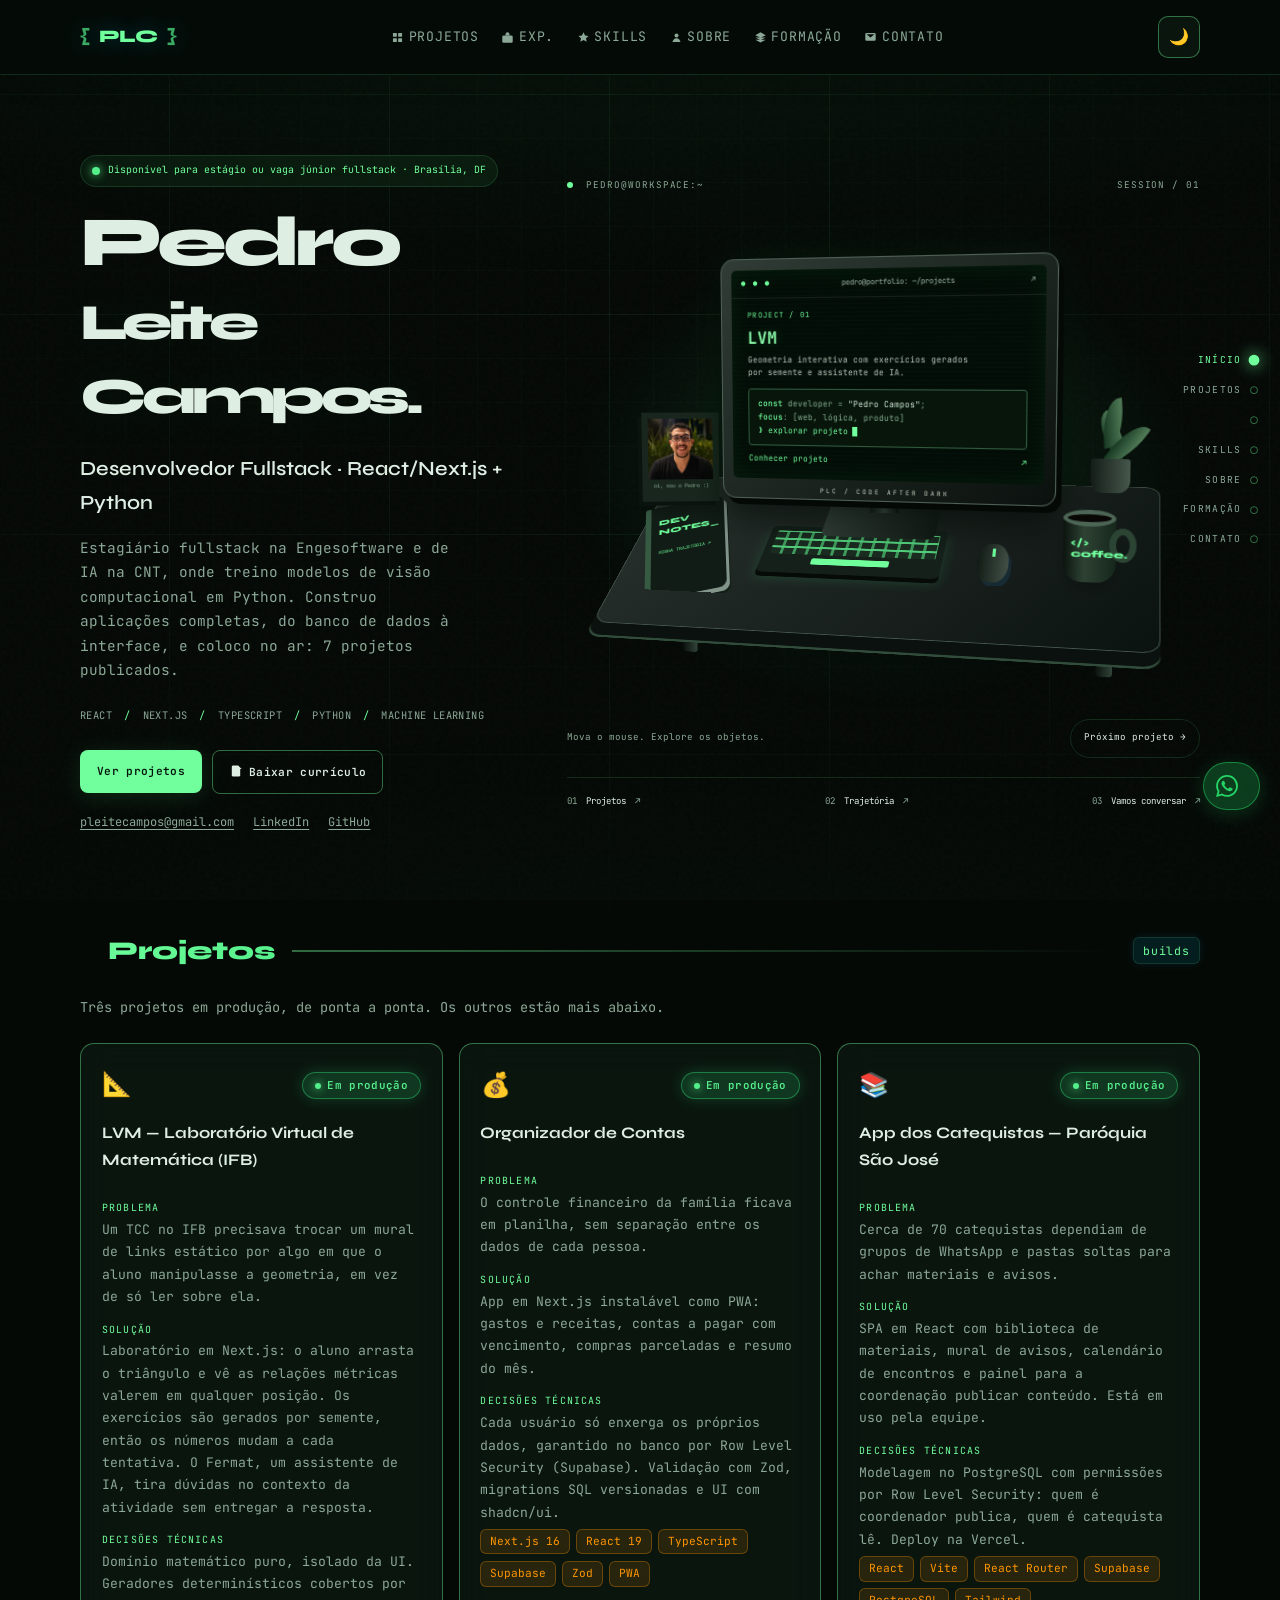
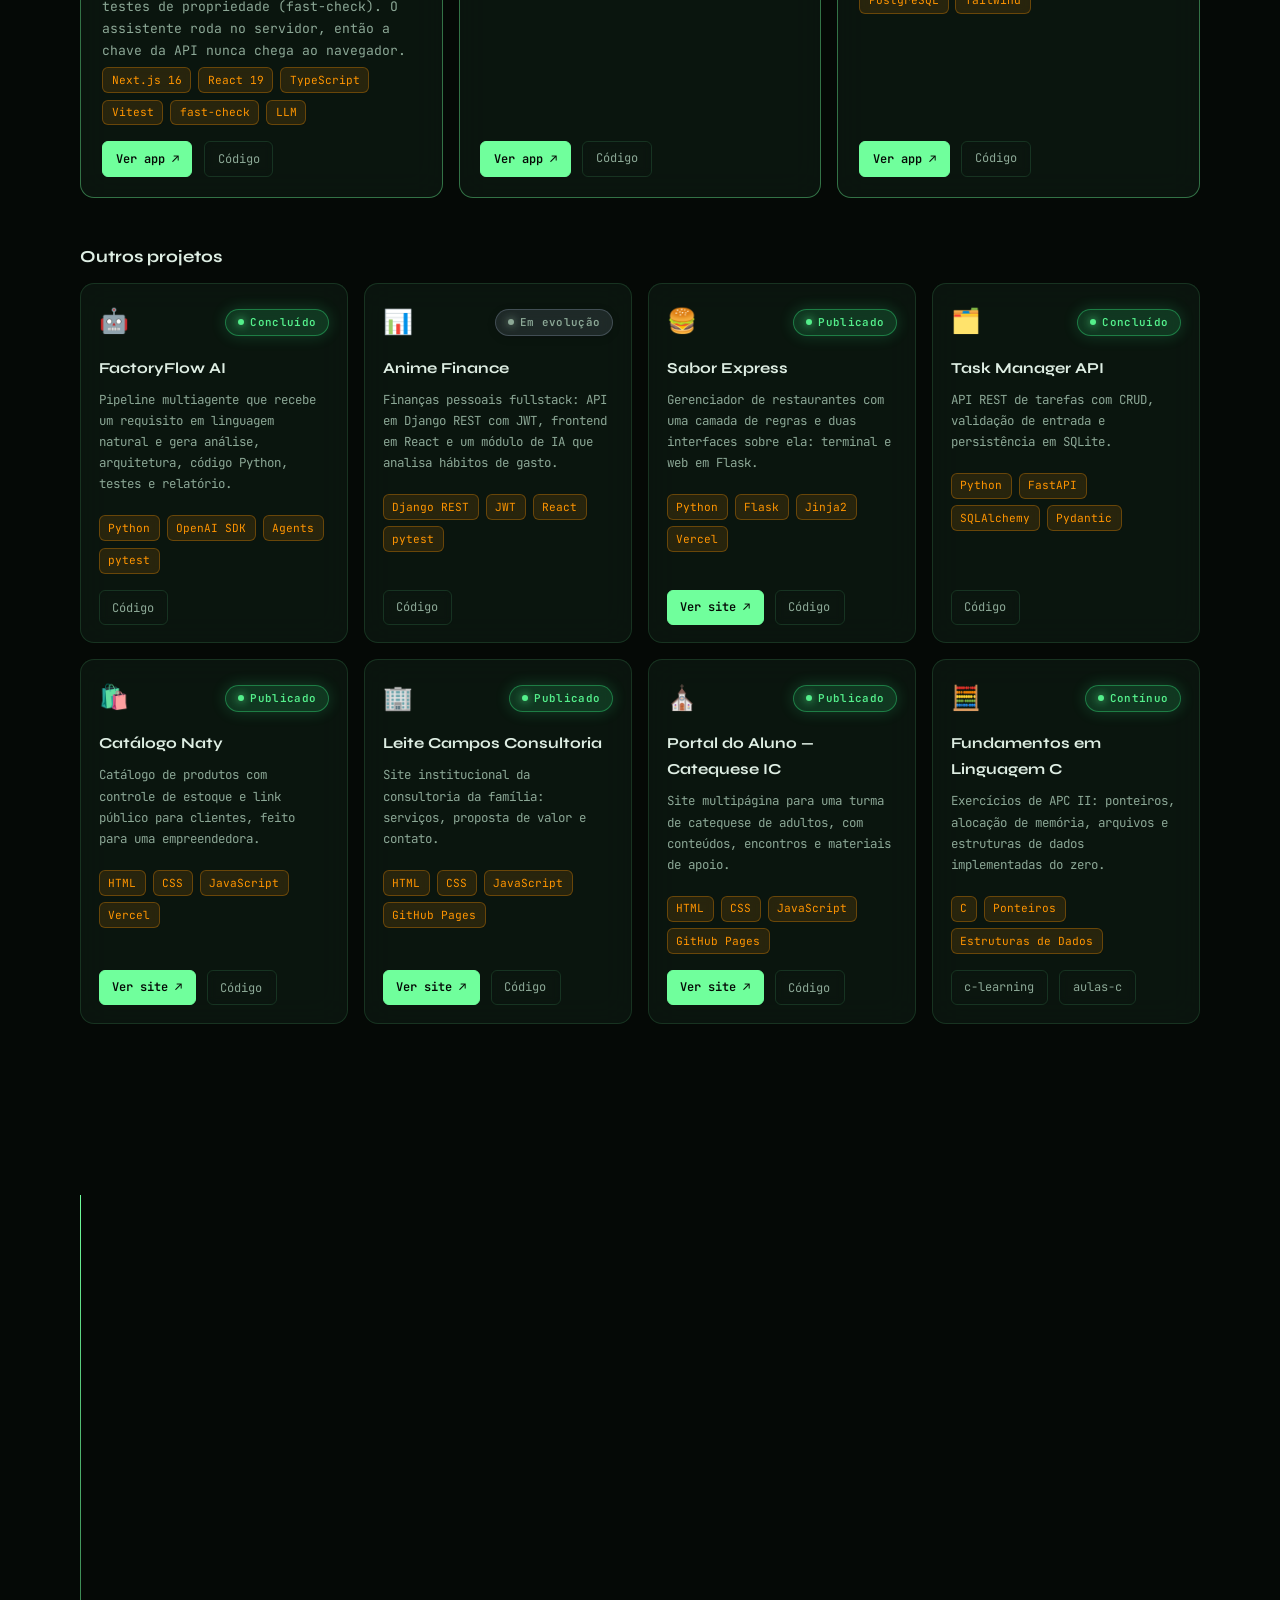
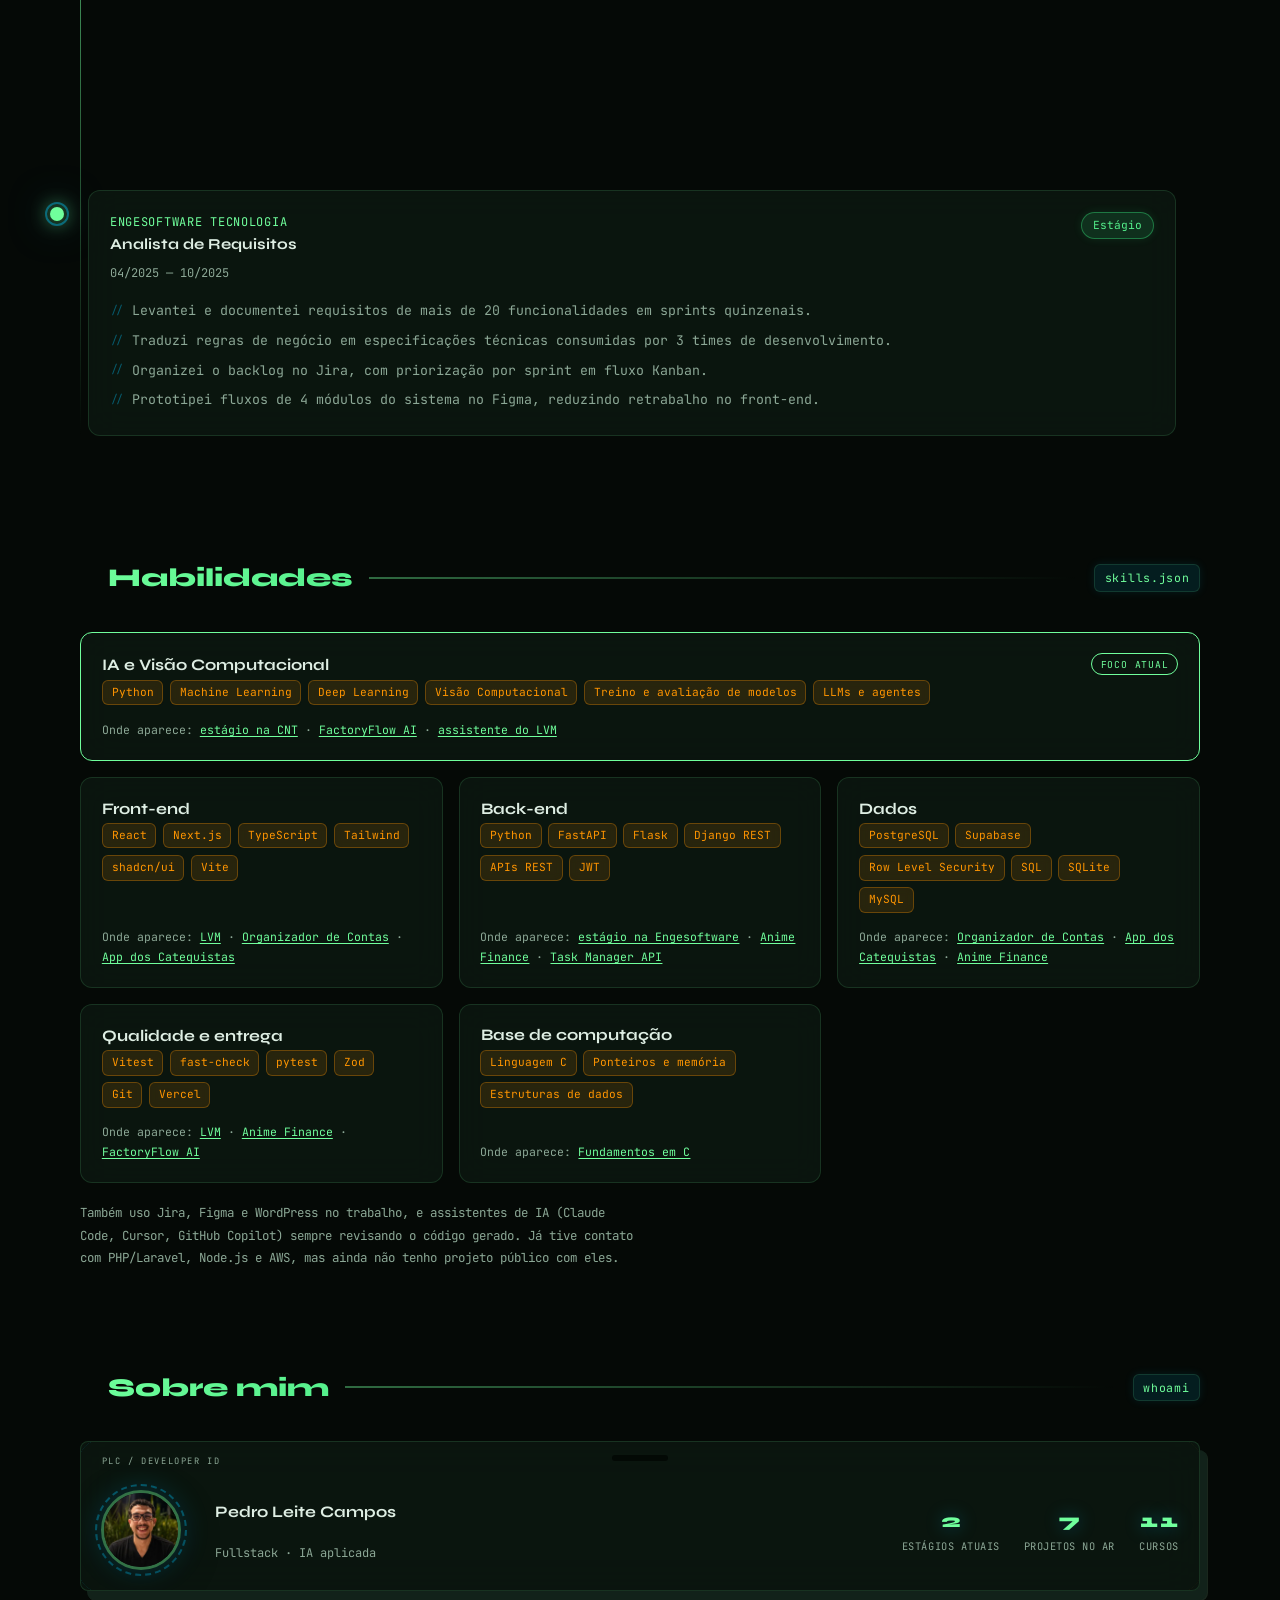
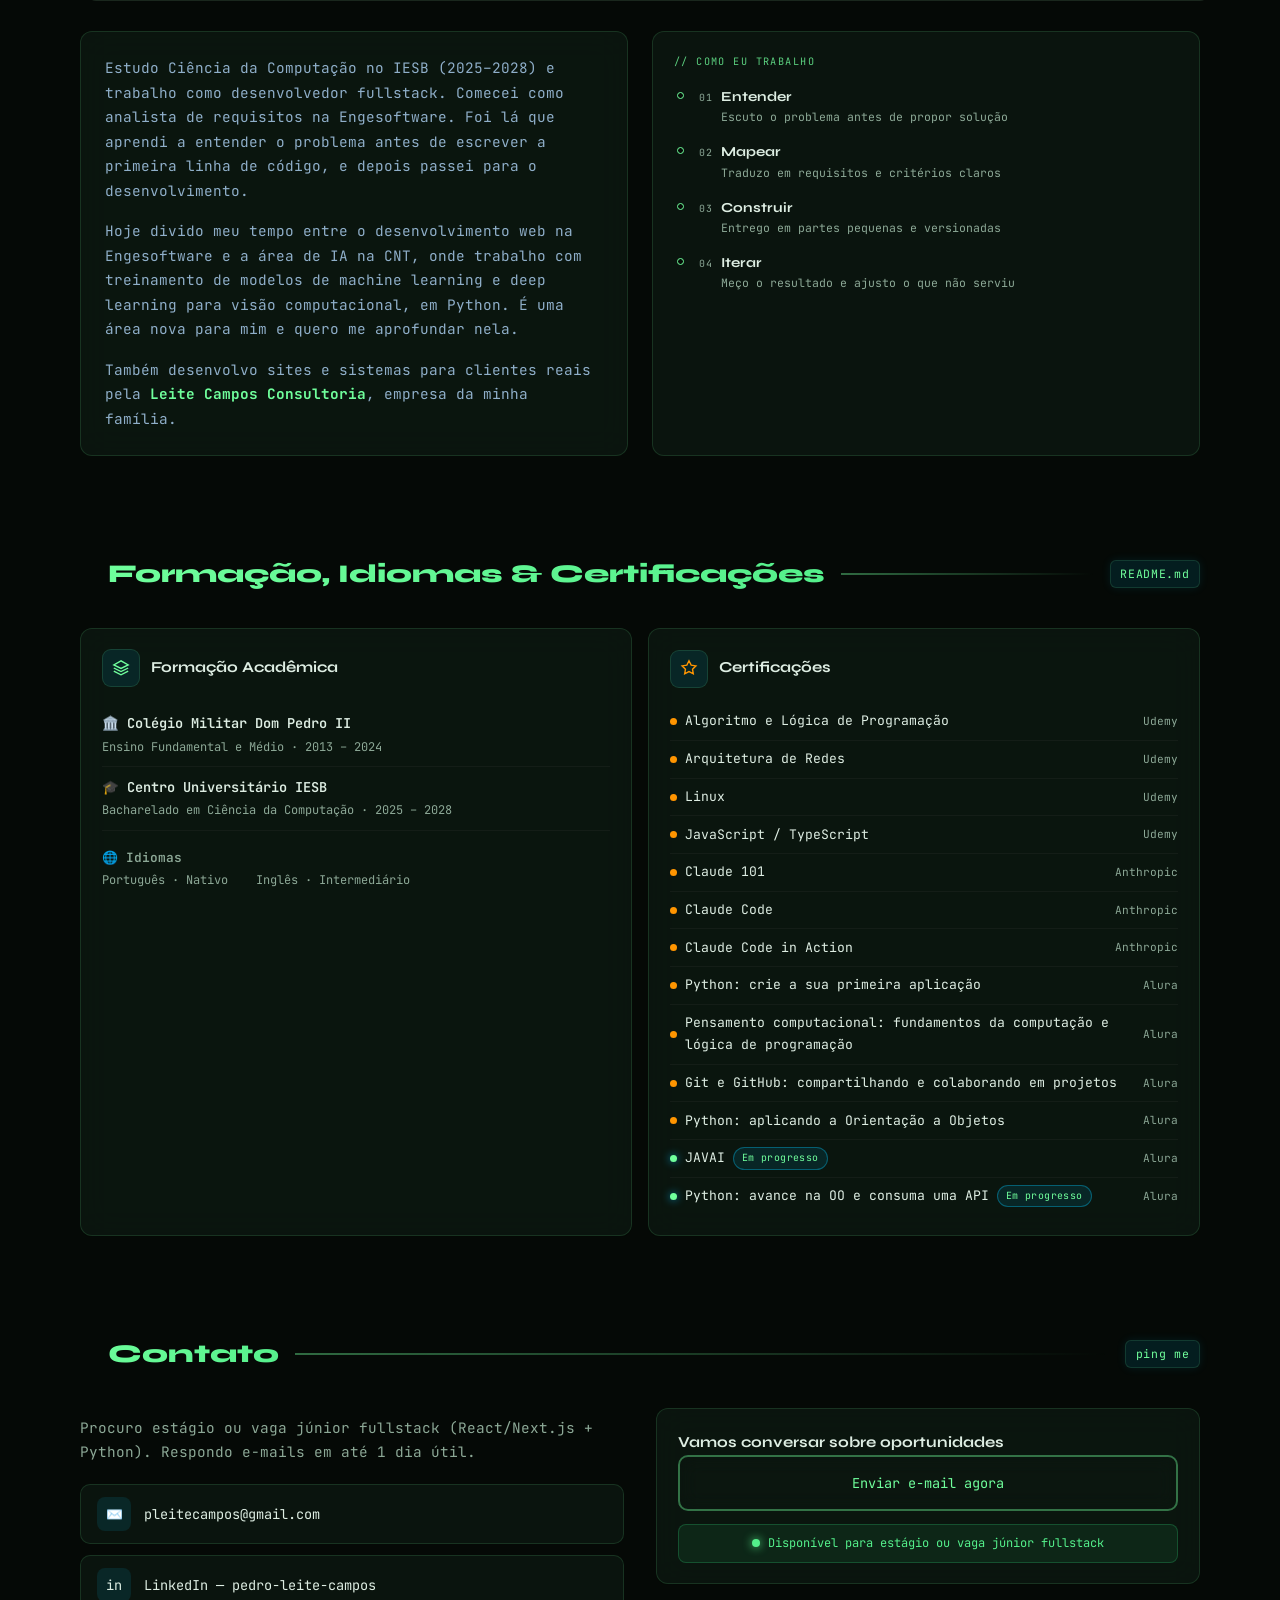
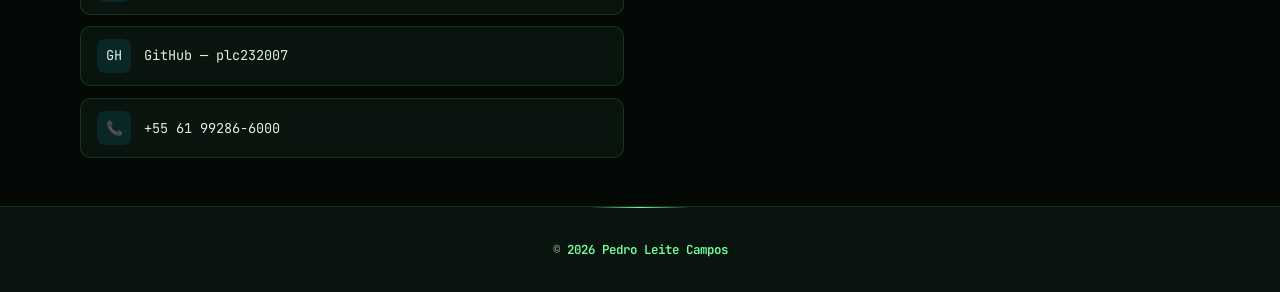
==== commit e24b1bfe: "perf: imagens otimizadas e og:image no tamanho certo As duas fotos PNG (4,9 MB juntas) viram um WebP" ====
--- a/index.html
+++ b/index.html
@@ -8,19 +8,25 @@
     content="Pedro Leite Campos, desenvolvedor fullstack (React/Next.js + Python) em Brasília. Estagiário na Engesoftware e em IA e visão computacional na CNT." />
   <title>Pedro Leite Campos | Desenvolvedor Fullstack · React/Next.js + Python</title>
 
+  <link rel="canonical" href="https://plc232007.github.io/portifolio-pedro/" />
+  <link rel="icon" href="data:image/svg+xml,%3Csvg xmlns='http://www.w3.org/2000/svg' viewBox='0 0 32 32'%3E%3Crect width='32' height='32' rx='6' fill='%23050b09'/%3E%3Ctext x='16' y='22' font-family='monospace' font-size='15' font-weight='700' text-anchor='middle' fill='%2370ff9c'%3E%7BP%7D%3C/text%3E%3C/svg%3E" />
+
   <!-- Open Graph / LinkedIn / WhatsApp -->
   <meta property="og:type" content="website" />
   <meta property="og:title" content="Pedro Leite Campos | Desenvolvedor Fullstack · React/Next.js + Python" />
   <meta property="og:description" content="Pedro Leite Campos, desenvolvedor fullstack (React/Next.js + Python) em Brasília. Estagiário na Engesoftware e em IA e visão computacional na CNT." />
   <meta property="og:url" content="https://plc232007.github.io/portifolio-pedro/" />
-  <meta property="og:image" content="https://plc232007.github.io/portifolio-pedro/assets/img/pedro-normal.png" />
+  <meta property="og:image" content="https://plc232007.github.io/portifolio-pedro/assets/img/og-image.jpg" />
+  <meta property="og:image:width" content="1200" />
+  <meta property="og:image:height" content="630" />
+  <meta property="og:image:alt" content="Pedro Leite Campos, desenvolvedor fullstack React/Next.js + Python" />
   <meta property="og:locale" content="pt_BR" />
 
   <!-- Twitter Card -->
   <meta name="twitter:card" content="summary_large_image" />
   <meta name="twitter:title" content="Pedro Leite Campos | Desenvolvedor Fullstack · React/Next.js + Python" />
   <meta name="twitter:description" content="Pedro Leite Campos, desenvolvedor fullstack (React/Next.js + Python) em Brasília. Estagiário na Engesoftware e em IA e visão computacional na CNT." />
-  <meta name="twitter:image" content="https://plc232007.github.io/portifolio-pedro/assets/img/pedro-normal.png" />
+  <meta name="twitter:image" content="https://plc232007.github.io/portifolio-pedro/assets/img/og-image.jpg" />
 
   <link rel="preconnect" href="https://fonts.googleapis.com" />
   <link rel="preconnect" href="https://fonts.gstatic.com" crossorigin />
@@ -199,7 +205,7 @@
                 <div class="desk-keyboard" aria-hidden="true"><div></div><span></span></div>
                 <div class="desk-mouse" aria-hidden="true"></div>
                 <a class="desk-notebook desk-object" href="#experiencia" aria-label="Caderno: conhecer minha trajetória"><span>DEV<br />NOTES_</span><small>MINHA TRAJETÓRIA ↗</small></a>
-                <a class="desk-photo desk-object" href="#sobre" aria-label="Porta-retrato: sobre Pedro"><img src="./assets/img/pedro-normal.png" alt="" /><span>oi, sou o Pedro :)</span></a>
+                <a class="desk-photo desk-object" href="#sobre" aria-label="Porta-retrato: sobre Pedro"><img src="./assets/img/pedro.webp" alt="" width="320" height="320" /><span>oi, sou o Pedro :)</span></a>
                 <a class="desk-cup desk-object" href="#contato" aria-label="Caneca: vamos conversar"><span>&lt;/&gt;<br />coffee.</span></a>
                 <div class="desk-plant" aria-hidden="true"><i></i><i></i><i></i><span></span></div>
                 <span class="desk-sticker" aria-hidden="true">~/plc</span>
@@ -673,8 +679,8 @@
               <div class="avatar-ring"></div>
 
               <div class="avatar-card" id="identity-photo">
-                <img src="./assets/img/pedro-normal.png" alt="Foto de Pedro Leite Campos"
-                  class="avatar-photo avatar-photo-default" />
+                <img src="./assets/img/pedro.webp" alt="Foto de Pedro Leite Campos" class="avatar-photo"
+                  width="320" height="320" loading="lazy" decoding="async" />
               </div>
             </div>
             <p class="profile-name">Pedro Leite Campos</p>
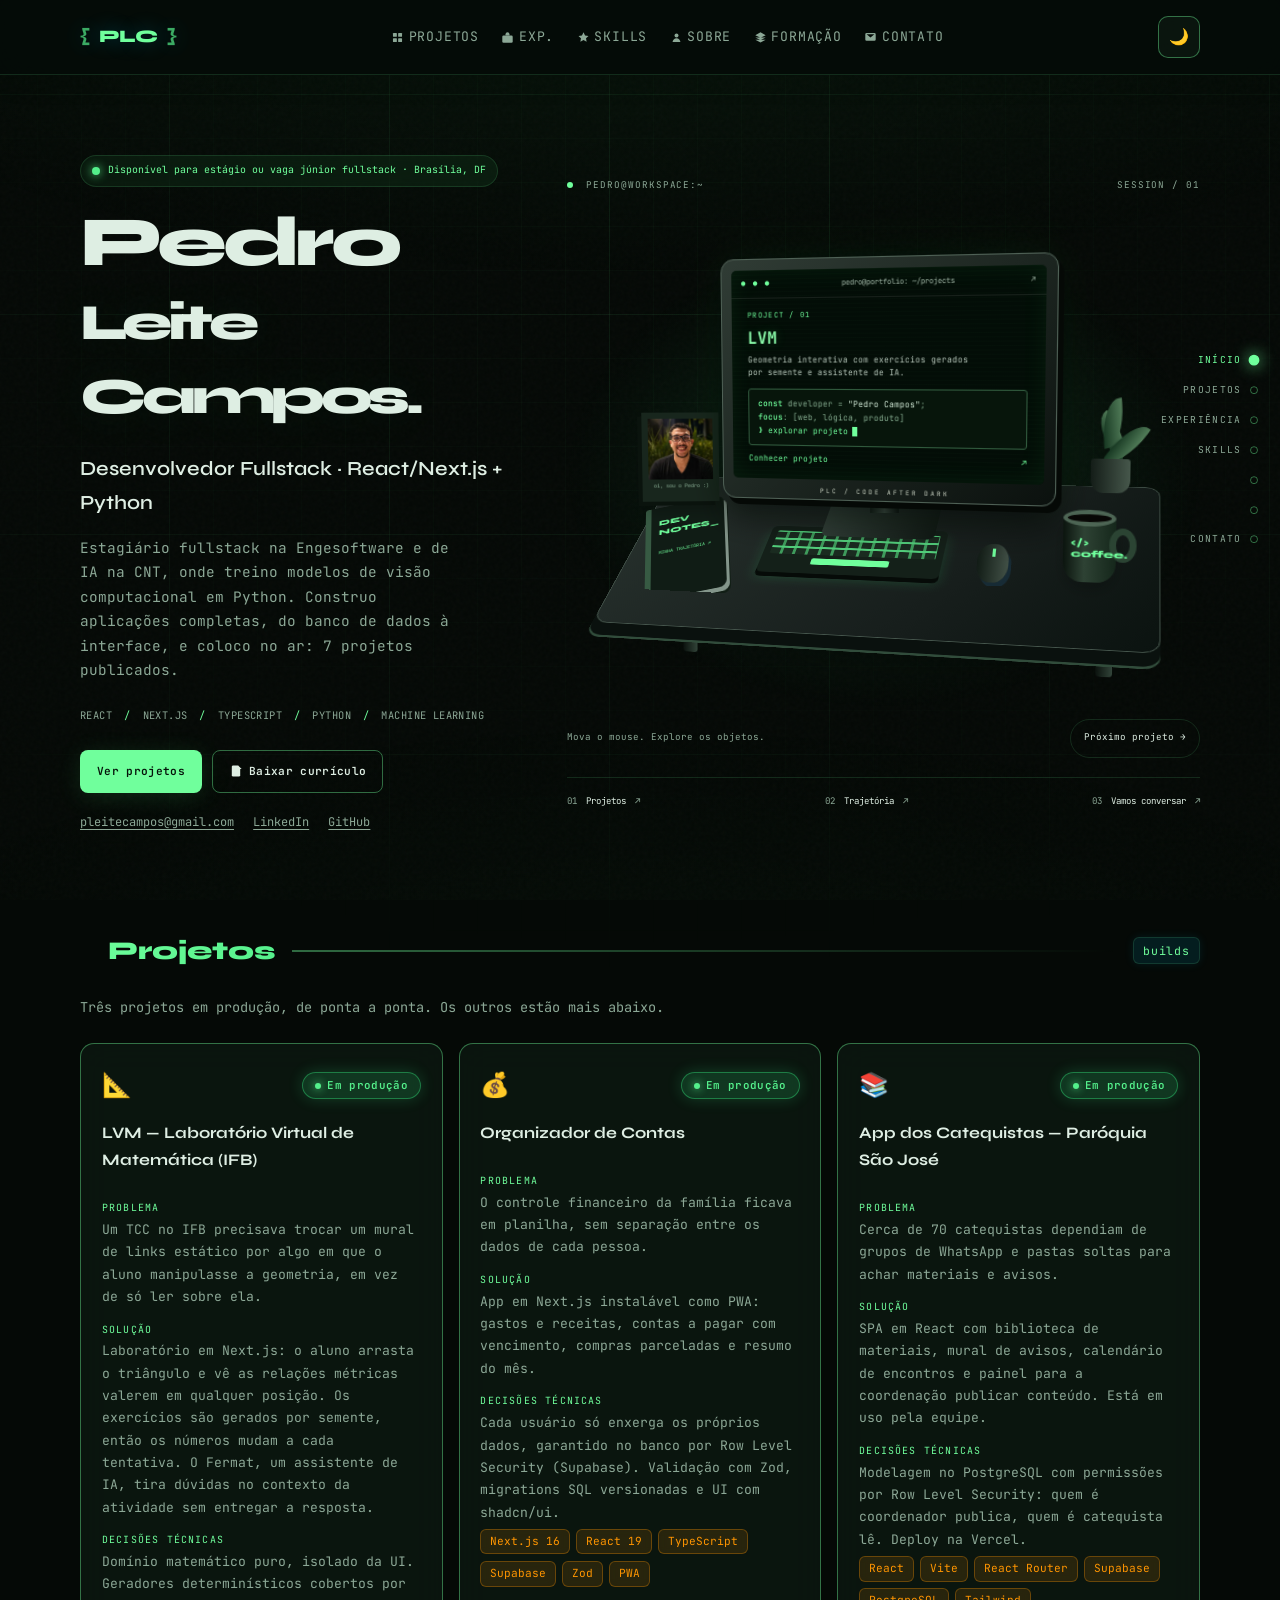
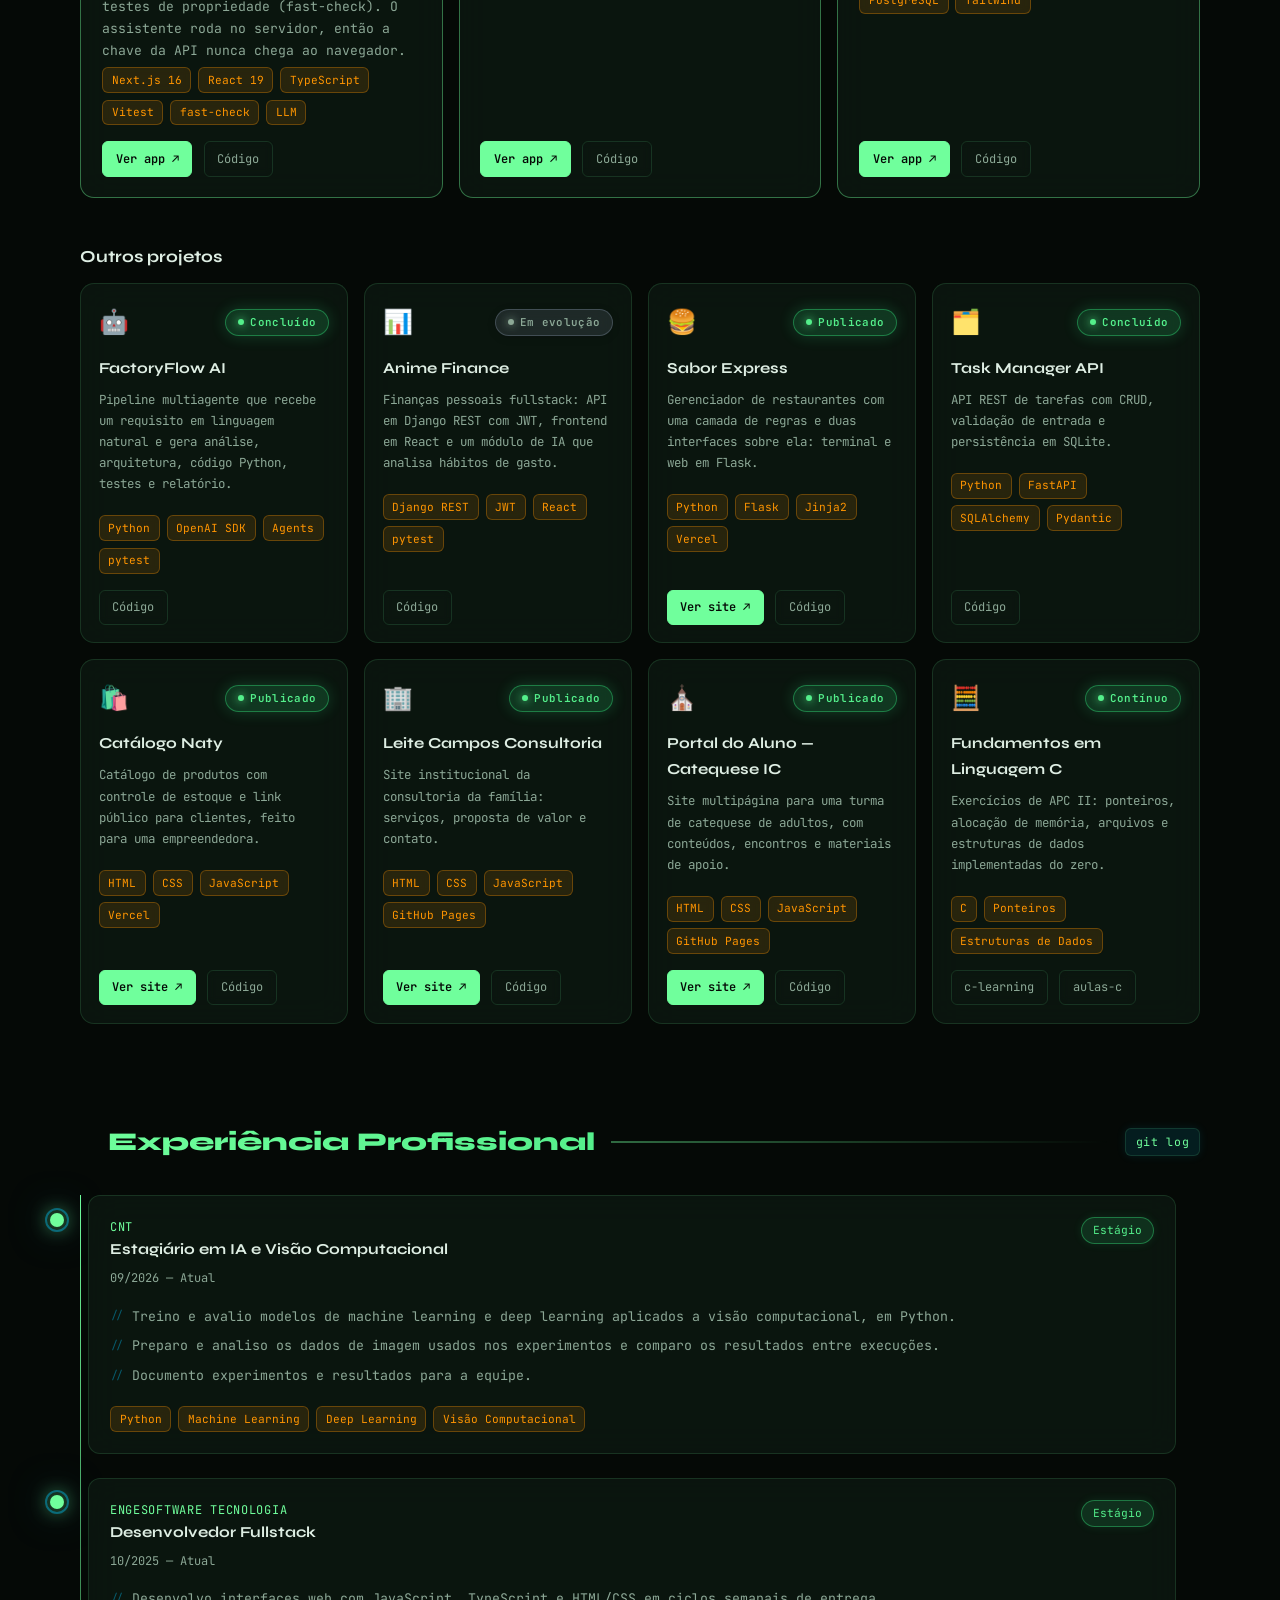
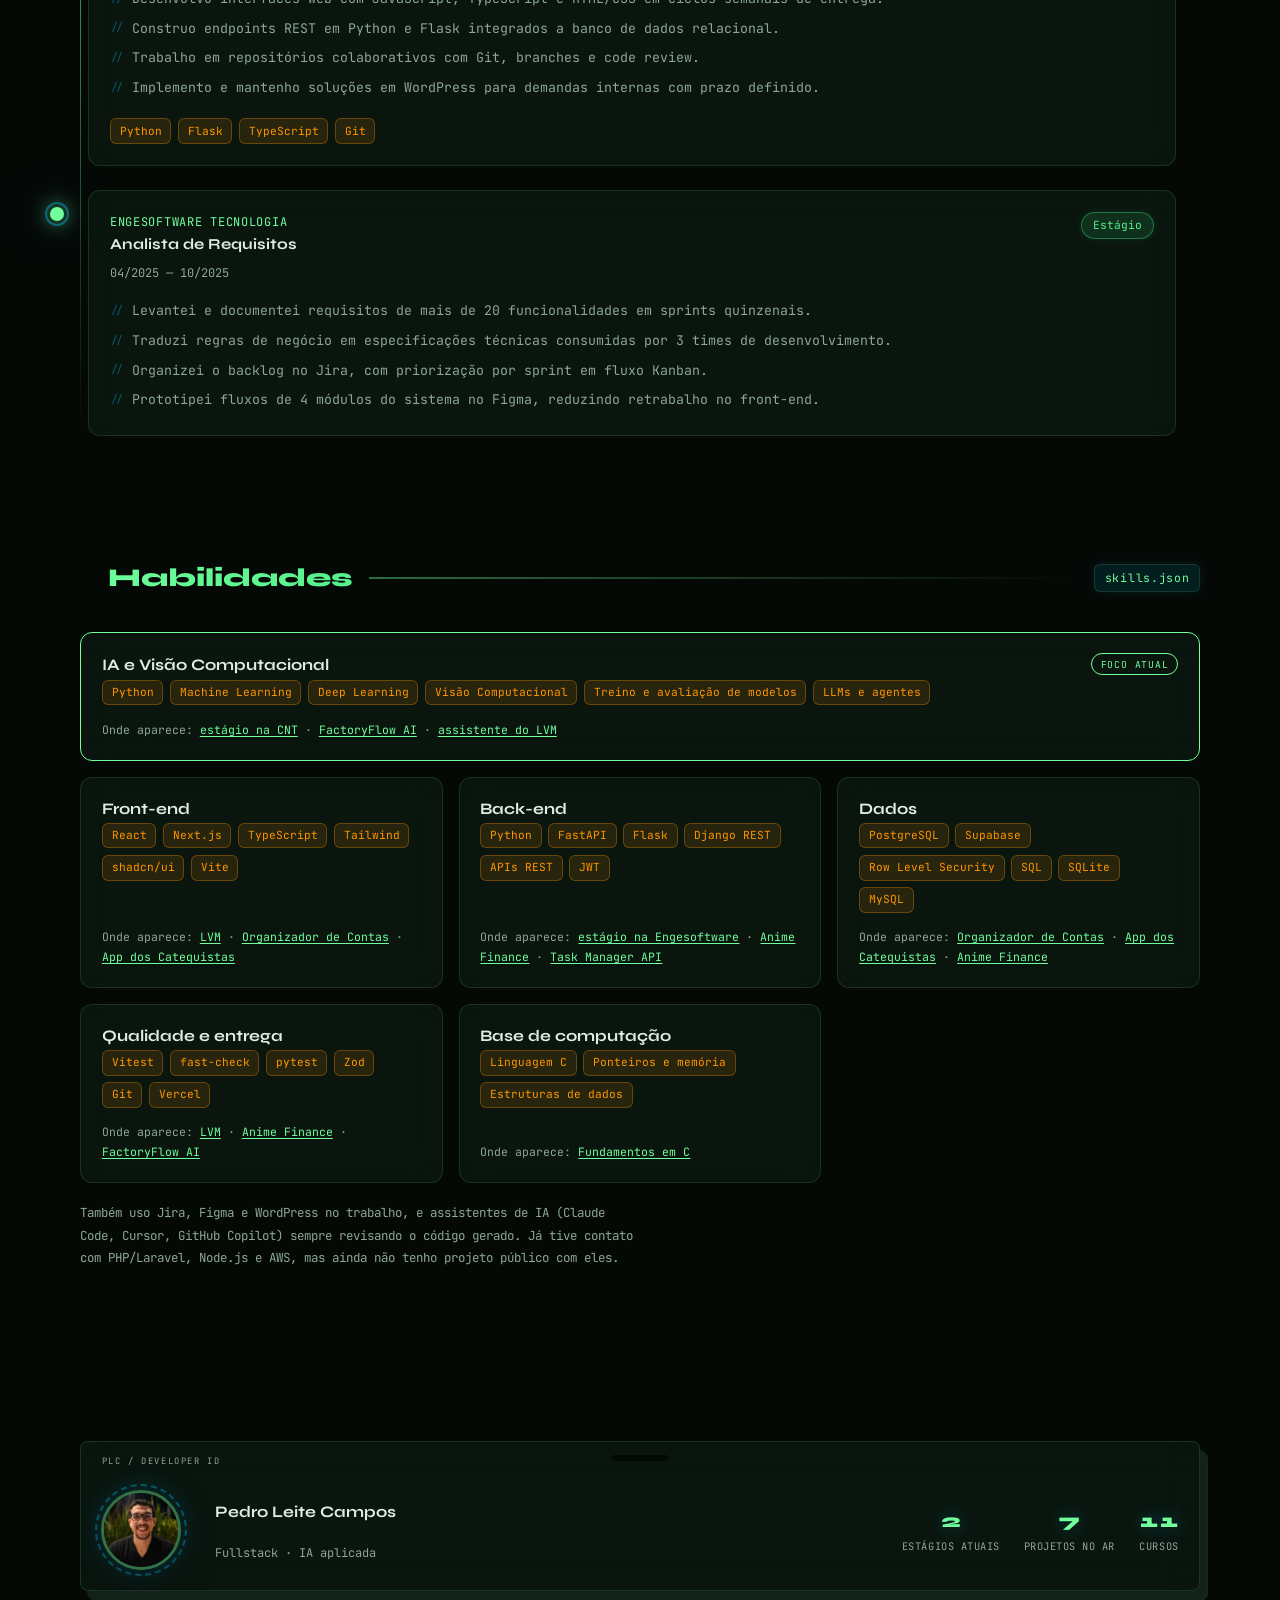
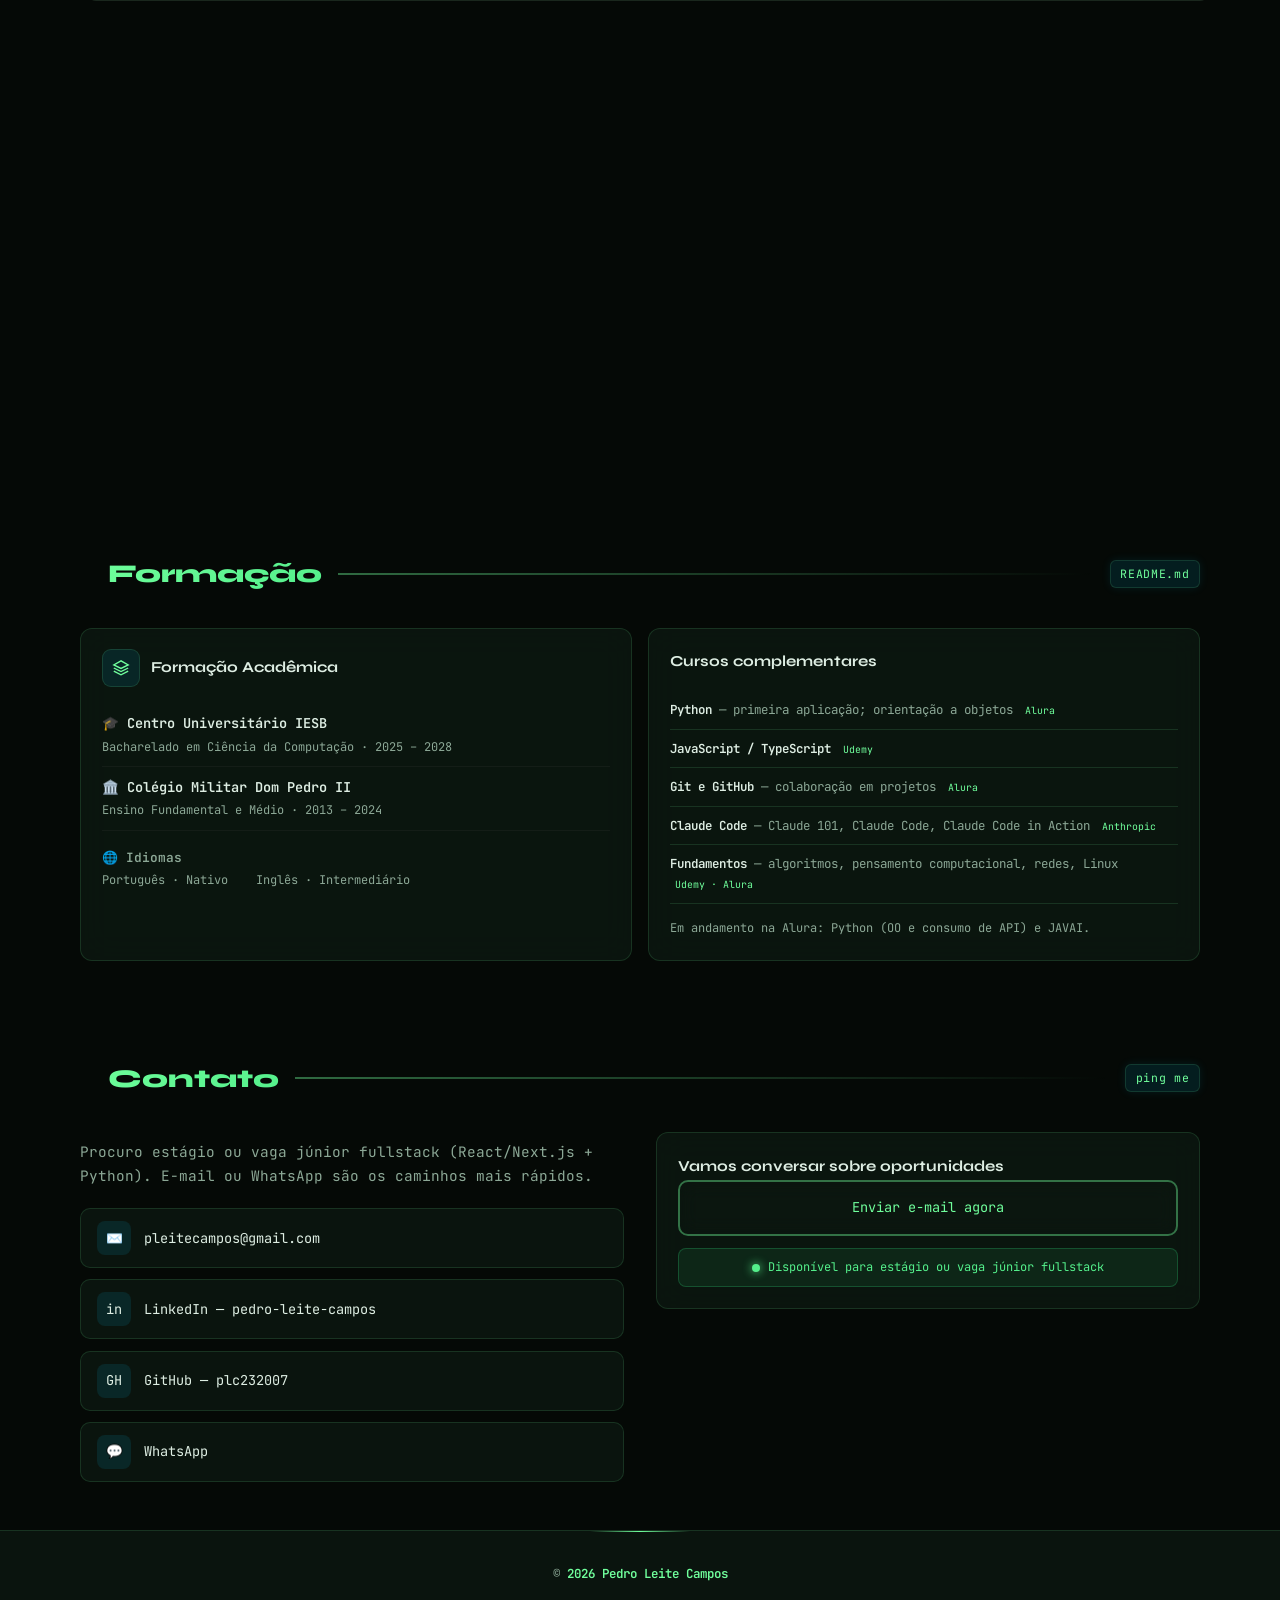
==== commit 4ccf7d11: "feat: formação enxuta e contato sem duplicação - 13 certificados viram 5 grupos de cursos, com os em" ====
--- a/index.html
+++ b/index.html
@@ -755,7 +755,7 @@
       <section class="section reveal" id="formacao" data-nav-label="Formação">
         <div class="container">
           <div class="section-head">
-            <h2><span class="section-index">05</span> <span>Formação, Idiomas &amp; Certificações</span></h2>
+            <h2><span class="section-index">05</span> <span>Formação</span></h2>
             <div class="section-line"></div>
             <span class="section-tag">README.md</span>
           </div>
@@ -773,13 +773,13 @@
               </div>
 
               <div class="edu-entry">
+                <div class="edu-inst">🎓 Centro Universitário IESB</div>
+                <div class="edu-detail">Bacharelado em Ciência da Computação · 2025 – 2028</div>
+              </div>
+
+              <div class="edu-entry">
                 <div class="edu-inst">🏛️ Colégio Militar Dom Pedro II</div>
                 <div class="edu-detail">Ensino Fundamental e Médio · 2013 – 2024</div>
-              </div>
-
-              <div class="edu-entry">
-                <div class="edu-inst">🎓 Centro Universitário IESB</div>
-                <div class="edu-detail">Bacharelado em Ciência da Computação · 2025 – 2028</div>
               </div>
 
               <div class="edu-entry edu-entry-no-border">
@@ -790,94 +790,17 @@
 
             <div class="edu-card">
               <div class="edu-card-head">
-                <div class="edu-icon">
-                  <svg viewBox="0 0 20 20" fill="none" stroke="var(--orange)" stroke-width="1.5" class="icon-md"
-                    aria-hidden="true">
-                    <path d="M10 2l2.4 4.8 5.3.8-3.8 3.7.9 5.2L10 14l-4.8 2.5.9-5.2-3.8-3.7 5.3-.8z"></path>
-                  </svg>
-                </div>
-                <h3>Certificações</h3>
-              </div>
-
-              <div class="cert-entry">
-                <div class="cert-badge-dot"></div>
-                <span class="cert-name">Algoritmo e Lógica de Programação</span>
-                <span class="cert-src">Udemy</span>
-              </div>
-
-              <div class="cert-entry">
-                <div class="cert-badge-dot"></div>
-                <span class="cert-name">Arquitetura de Redes</span>
-                <span class="cert-src">Udemy</span>
-              </div>
-
-              <div class="cert-entry">
-                <div class="cert-badge-dot"></div>
-                <span class="cert-name">Linux</span>
-                <span class="cert-src">Udemy</span>
-              </div>
-
-              <div class="cert-entry">
-                <div class="cert-badge-dot"></div>
-                <span class="cert-name">JavaScript / TypeScript</span>
-                <span class="cert-src">Udemy</span>
-              </div>
-
-              <div class="cert-entry">
-                <div class="cert-badge-dot"></div>
-                <span class="cert-name">Claude 101</span>
-                <span class="cert-src">Anthropic</span>
-              </div>
-
-              <div class="cert-entry">
-                <div class="cert-badge-dot"></div>
-                <span class="cert-name">Claude Code</span>
-                <span class="cert-src">Anthropic</span>
-              </div>
-
-              <div class="cert-entry">
-                <div class="cert-badge-dot"></div>
-                <span class="cert-name">Claude Code in Action</span>
-                <span class="cert-src">Anthropic</span>
-              </div>
-
-              <div class="cert-entry">
-                <div class="cert-badge-dot"></div>
-                <span class="cert-name">Python: crie a sua primeira aplicação</span>
-                <span class="cert-src">Alura</span>
-              </div>
-
-              <div class="cert-entry">
-                <div class="cert-badge-dot"></div>
-                <span class="cert-name">Pensamento computacional: fundamentos da computação e lógica de programação</span>
-                <span class="cert-src">Alura</span>
-              </div>
-
-              <div class="cert-entry">
-                <div class="cert-badge-dot"></div>
-                <span class="cert-name">Git e GitHub: compartilhando e colaborando em projetos</span>
-                <span class="cert-src">Alura</span>
-              </div>
-
-              <div class="cert-entry">
-                <div class="cert-badge-dot"></div>
-                <span class="cert-name">Python: aplicando a Orientação a Objetos</span>
-                <span class="cert-src">Alura</span>
-              </div>
-
-              <div class="cert-entry">
-                <div class="cert-badge-dot cert-badge-dot--wip"></div>
-                <span class="cert-name">JAVAI</span>
-                <span class="cert-tag-wip">Em progresso</span>
-                <span class="cert-src">Alura</span>
-              </div>
-
-              <div class="cert-entry">
-                <div class="cert-badge-dot cert-badge-dot--wip"></div>
-                <span class="cert-name">Python: avance na OO e consuma uma API</span>
-                <span class="cert-tag-wip">Em progresso</span>
-                <span class="cert-src">Alura</span>
-              </div>
+                <h3>Cursos complementares</h3>
+              </div>
+
+              <ul class="course-list">
+                <li><strong>Python</strong> — primeira aplicação; orientação a objetos <span class="course-src">Alura</span></li>
+                <li><strong>JavaScript / TypeScript</strong> <span class="course-src">Udemy</span></li>
+                <li><strong>Git e GitHub</strong> — colaboração em projetos <span class="course-src">Alura</span></li>
+                <li><strong>Claude Code</strong> — Claude 101, Claude Code, Claude Code in Action <span class="course-src">Anthropic</span></li>
+                <li><strong>Fundamentos</strong> — algoritmos, pensamento computacional, redes, Linux <span class="course-src">Udemy · Alura</span></li>
+              </ul>
+              <p class="course-wip">Em andamento na Alura: Python (OO e consumo de API) e JAVAI.</p>
             </div>
           </div>
         </div>
@@ -894,28 +817,28 @@
 
           <div class="contact-wrap">
             <div class="contact-text">
-              <p>Procuro estágio ou vaga júnior fullstack (React/Next.js + Python). Respondo e-mails em até 1 dia útil.</p>
+              <p>Procuro estágio ou vaga júnior fullstack (React/Next.js + Python). E-mail ou WhatsApp são os caminhos mais rápidos.</p>
 
               <div class="contact-links">
                 <a class="contact-link" href="mailto:pleitecampos@gmail.com">
-                  <span class="contact-link-icon">✉️</span>
+                  <span class="contact-link-icon" aria-hidden="true">✉️</span>
                   pleitecampos@gmail.com
                 </a>
 
                 <a class="contact-link" href="https://www.linkedin.com/in/pedro-leite-campos" target="_blank"
                   rel="noreferrer">
-                  <span class="contact-link-icon">in</span>
+                  <span class="contact-link-icon" aria-hidden="true">in</span>
                   LinkedIn — pedro-leite-campos
                 </a>
 
                 <a class="contact-link" href="https://github.com/plc232007" target="_blank" rel="noreferrer">
-                  <span class="contact-link-icon">GH</span>
+                  <span class="contact-link-icon" aria-hidden="true">GH</span>
                   GitHub — plc232007
                 </a>
 
-                <a class="contact-link" href="tel:+5561992866000">
-                  <span class="contact-link-icon">📞</span>
-                  +55 61 99286-6000
+                <a class="contact-link" href="https://wa.me/5561992866000" target="_blank" rel="noreferrer">
+                  <span class="contact-link-icon" aria-hidden="true">💬</span>
+                  WhatsApp
                 </a>
               </div>
             </div>
@@ -947,18 +870,6 @@
     ↑
   </button>
 
-  <!-- Floating Action Buttons -->
-  <div class="fab-group" id="fab-group">
-    <a class="fab fab--whatsapp" id="fab-whatsapp"
-      href="https://wa.me/5561992866000?text=Ol%C3%A1%20Pedro%2C%20vi%20seu%20portf%C3%B3lio%20e%20gostaria%20de%20conversar!"
-      target="_blank" rel="noreferrer" aria-label="Contato via WhatsApp" title="Falar no WhatsApp">
-      <svg viewBox="0 0 24 24" fill="currentColor" class="fab-icon" aria-hidden="true">
-        <path
-          d="M17.472 14.382c-.297-.149-1.758-.867-2.03-.967-.273-.099-.471-.148-.67.15-.197.297-.767.966-.94 1.164-.173.199-.347.223-.644.075-.297-.15-1.255-.463-2.39-1.475-.883-.788-1.48-1.761-1.653-2.059-.173-.297-.018-.458.13-.606.134-.133.298-.347.446-.52.149-.174.198-.298.298-.497.099-.198.05-.371-.025-.52-.075-.149-.669-1.612-.916-2.207-.242-.579-.487-.5-.669-.51-.173-.008-.371-.01-.57-.01-.198 0-.52.074-.792.372-.272.297-1.04 1.016-1.04 2.479 0 1.462 1.065 2.875 1.213 3.074.149.198 2.096 3.2 5.077 4.487.709.306 1.262.489 1.694.625.712.227 1.36.195 1.871.118.571-.085 1.758-.719 2.006-1.413.248-.694.248-1.289.173-1.413-.074-.124-.272-.198-.57-.347m-5.421 7.403h-.004a9.87 9.87 0 01-5.031-1.378l-.361-.214-3.741.982.998-3.648-.235-.374a9.86 9.86 0 01-1.51-5.26c.001-5.45 4.436-9.884 9.888-9.884 2.64 0 5.122 1.03 6.988 2.898a9.825 9.825 0 012.893 6.994c-.003 5.45-4.437 9.884-9.885 9.884m8.413-18.297A11.815 11.815 0 0012.05 0C5.495 0 .16 5.335.157 11.892c0 2.096.547 4.142 1.588 5.945L.057 24l6.305-1.654a11.882 11.882 0 005.683 1.448h.005c6.554 0 11.89-5.335 11.893-11.893a11.821 11.821 0 00-3.48-8.413z" />
-      </svg>
-      <span class="fab-label">WhatsApp</span>
-    </a>
-  </div>
 </body>
 
 </html>
--- a/assets/css/style.css
+++ b/assets/css/style.css
@@ -969,133 +969,6 @@
   font-size: 0.75rem;
   color: var(--muted);
   margin-top: 0.1rem;
-}
-
-.cert-entry {
-  display: flex;
-  align-items: center;
-  gap: 0.5rem;
-  padding: 0.45rem 0;
-  border-bottom: 1px solid rgba(255, 255, 255, 0.04);
-}
-
-body.light-theme .cert-entry {
-  border-bottom: 1px solid rgba(15, 23, 42, 0.06);
-}
-
-.cert-entry:last-child {
-  border-bottom: none;
-}
-
-.cert-badge-dot {
-  width: 7px;
-  height: 7px;
-  border-radius: 50%;
-  background: var(--orange);
-  flex-shrink: 0;
-}
-
-.cert-name {
-  font-size: 0.82rem;
-  color: var(--text);
-}
-
-.cert-src {
-  font-size: 0.7rem;
-  color: var(--muted);
-  margin-left: auto;
-}
-
-.cert-badge-dot--wip {
-  background: var(--cyan);
-  box-shadow: 0 0 8px rgba(0, 200, 255, 0.7);
-}
-
-.cert-tag-wip {
-  font-size: 0.62rem;
-  background: rgba(0, 200, 255, 0.1);
-  border: 1px solid rgba(0, 200, 255, 0.35);
-  color: var(--cyan);
-  border-radius: 999px;
-  padding: 0.1rem 0.5rem;
-  white-space: nowrap;
-  letter-spacing: 0.04em;
-}
-
-/* FAB — Floating Action Buttons */
-.fab-group {
-  position: fixed;
-  right: 20px;
-  bottom: 90px;
-  display: flex;
-  flex-direction: column;
-  gap: 0.7rem;
-  z-index: 201;
-  align-items: flex-end;
-}
-
-.fab {
-  display: flex;
-  align-items: center;
-  gap: 0.55rem;
-  padding: 0.75rem;
-  border-radius: 50px;
-  border: 1px solid transparent;
-  cursor: pointer;
-  font-family: var(--mono);
-  font-size: 0.78rem;
-  font-weight: 600;
-  letter-spacing: 0.03em;
-  text-decoration: none;
-  transition: all 0.35s cubic-bezier(0.4, 0, 0.2, 1);
-  backdrop-filter: blur(16px) saturate(180%);
-  box-shadow: 0 4px 20px rgba(0, 0, 0, 0.3);
-  overflow: hidden;
-  position: relative;
-  white-space: nowrap;
-}
-
-.fab .fab-label {
-  overflow: hidden;
-  max-width: 0;
-  opacity: 0;
-  transition: max-width 0.35s ease, opacity 0.3s ease, padding 0.35s ease;
-  display: inline-block;
-  padding-right: 0;
-}
-
-.fab:hover .fab-label {
-  max-width: 140px;
-  opacity: 1;
-  padding-right: 0.3rem;
-}
-
-.fab:hover {
-  transform: translateY(-3px) scale(1.08);
-}
-
-.fab-icon {
-  width: 22px;
-  height: 22px;
-  flex-shrink: 0;
-}
-
-.fab--whatsapp {
-  background: rgba(37, 211, 102, 0.25);
-  border-color: rgba(37, 211, 102, 0.5);
-  color: #25d366;
-  box-shadow: 0 4px 20px rgba(37, 211, 102, 0.2);
-}
-
-.fab--whatsapp:hover {
-  background: rgba(37, 211, 102, 0.35);
-  border-color: #25d366;
-  box-shadow: 0 10px 35px rgba(37, 211, 102, 0.4);
-}
-
-body.light-theme .fab--whatsapp {
-  background: rgba(37, 211, 102, 0.15);
-  box-shadow: 0 4px 20px rgba(37, 211, 102, 0.15);
 }
 
 .projects-grid {
--- a/assets/css/workspace.css
+++ b/assets/css/workspace.css
@@ -202,3 +202,10 @@
 .about-flow { padding: 1.3rem; border: 1px solid var(--border); border-radius: 12px; background: var(--surface); }
 .about-flow .flow { margin-top: 0; padding-top: 0; border-top: 0; }
 .exp-card:target, .proj-card:target { scroll-margin-top: 120px; }
+
+/* Formação: cursos agrupados em vez de uma lista longa de certificados. */
+.course-list { list-style: none; padding: 0; margin: .8rem 0 0; }
+.course-list li { padding: .55rem 0; border-bottom: 1px solid var(--border); font-size: .78rem; color: var(--muted); line-height: 1.6; }
+.course-list strong { color: var(--text); font-weight: 600; }
+.course-src { display: inline-block; margin-left: .3rem; font: .62rem var(--mono); color: var(--cyan); }
+.course-wip { margin-top: .9rem; font-size: .75rem; color: var(--muted); }
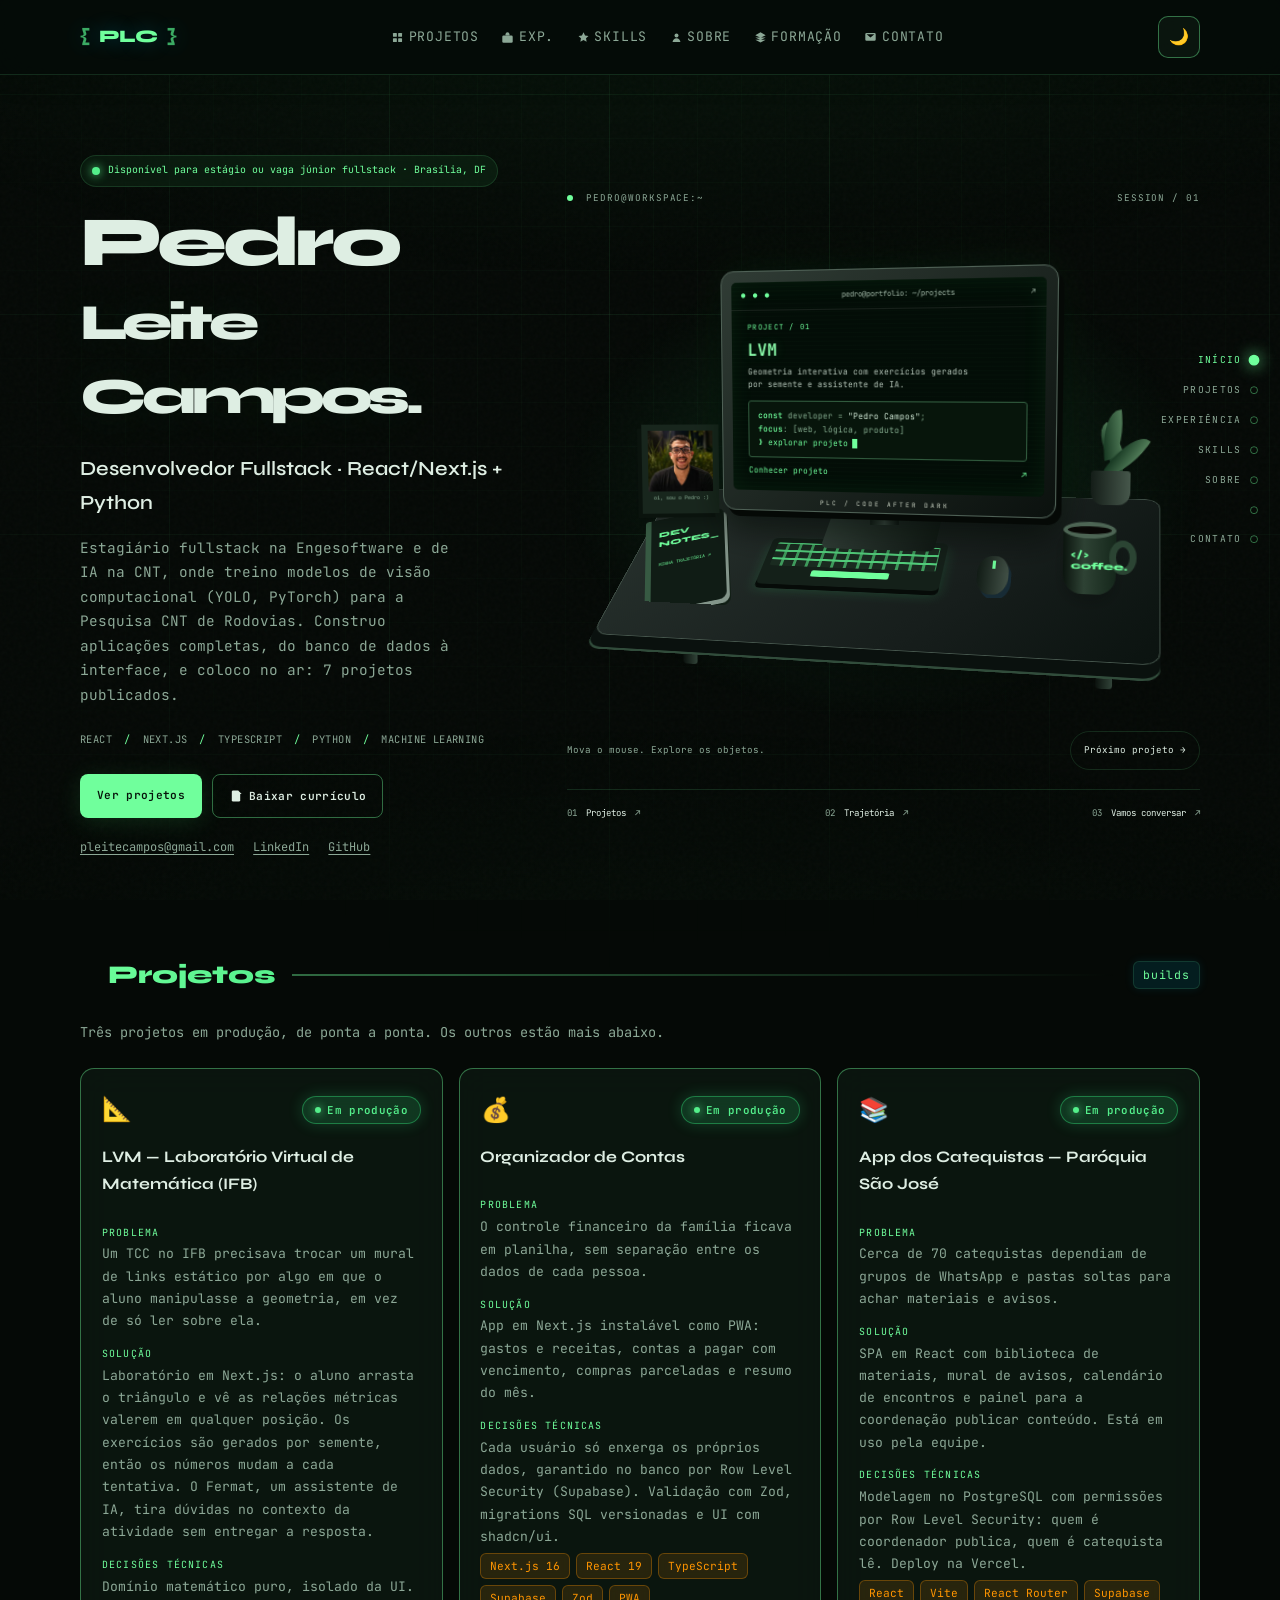
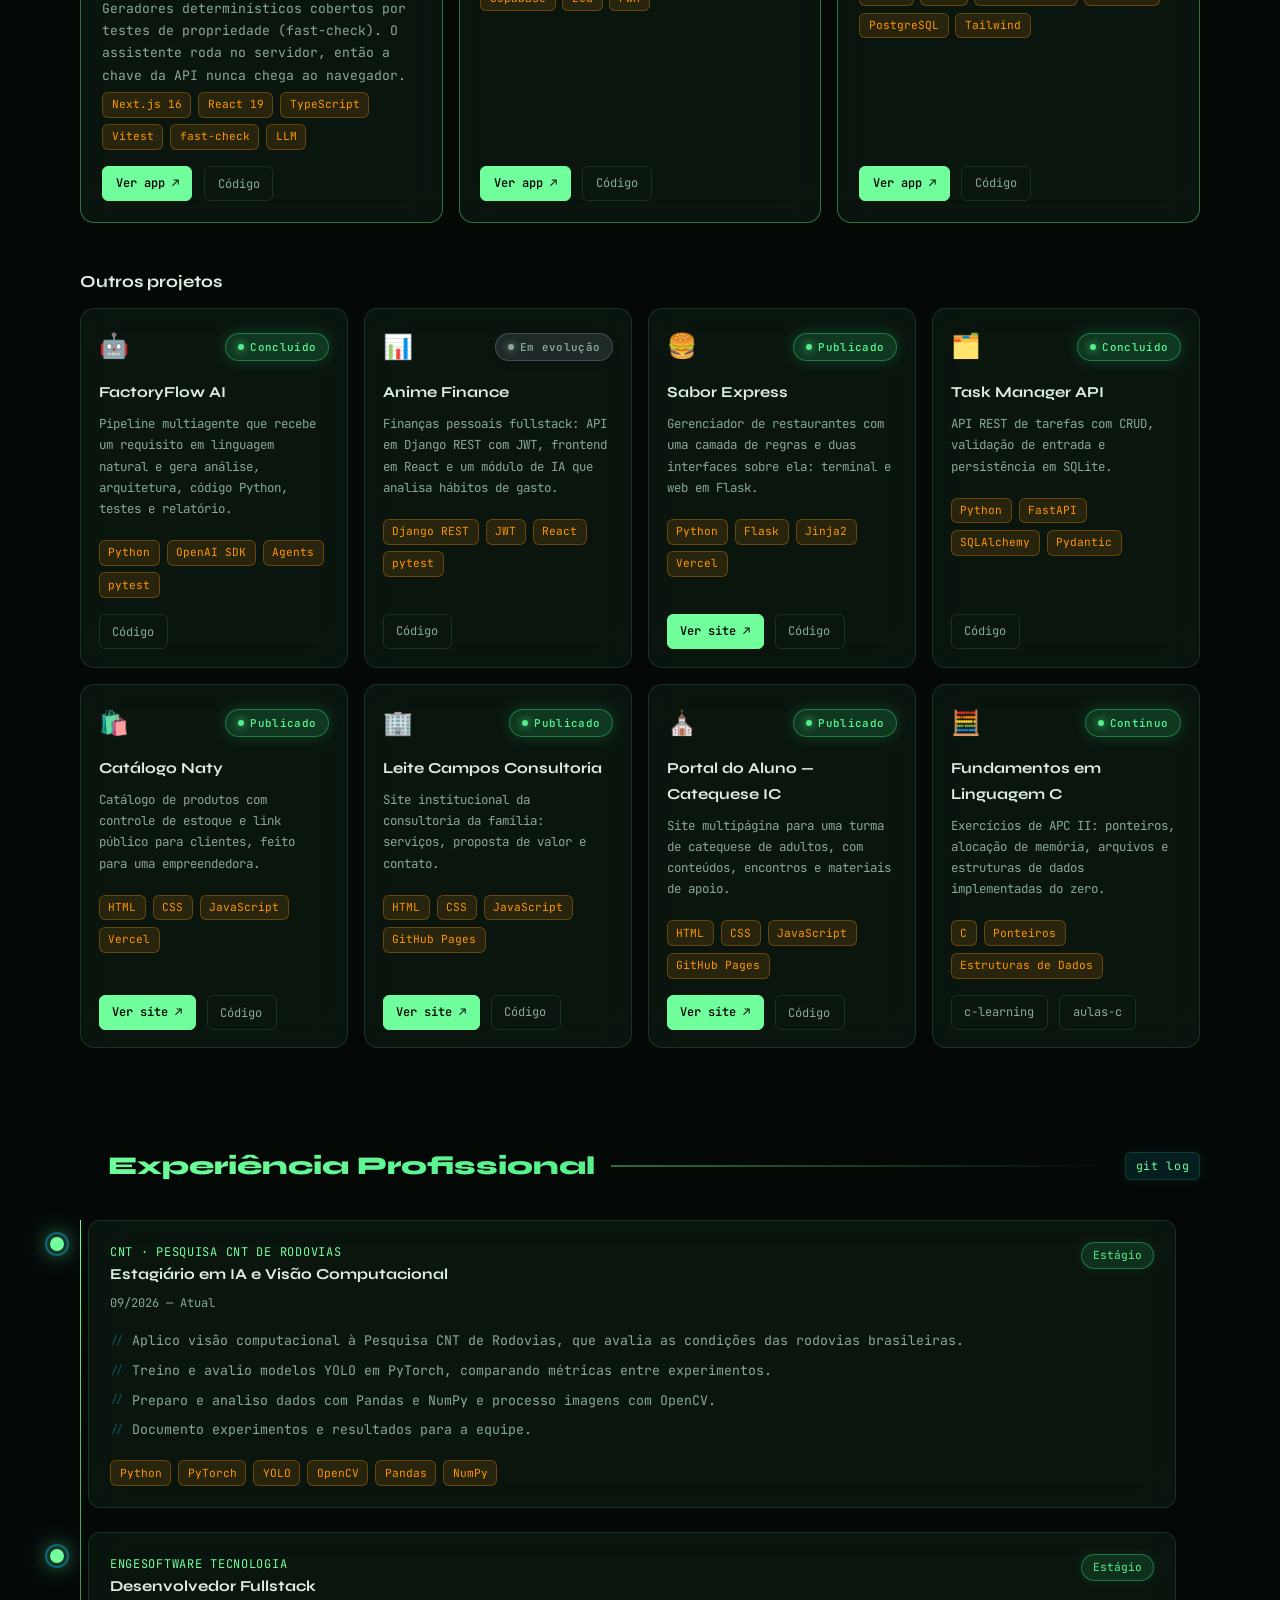
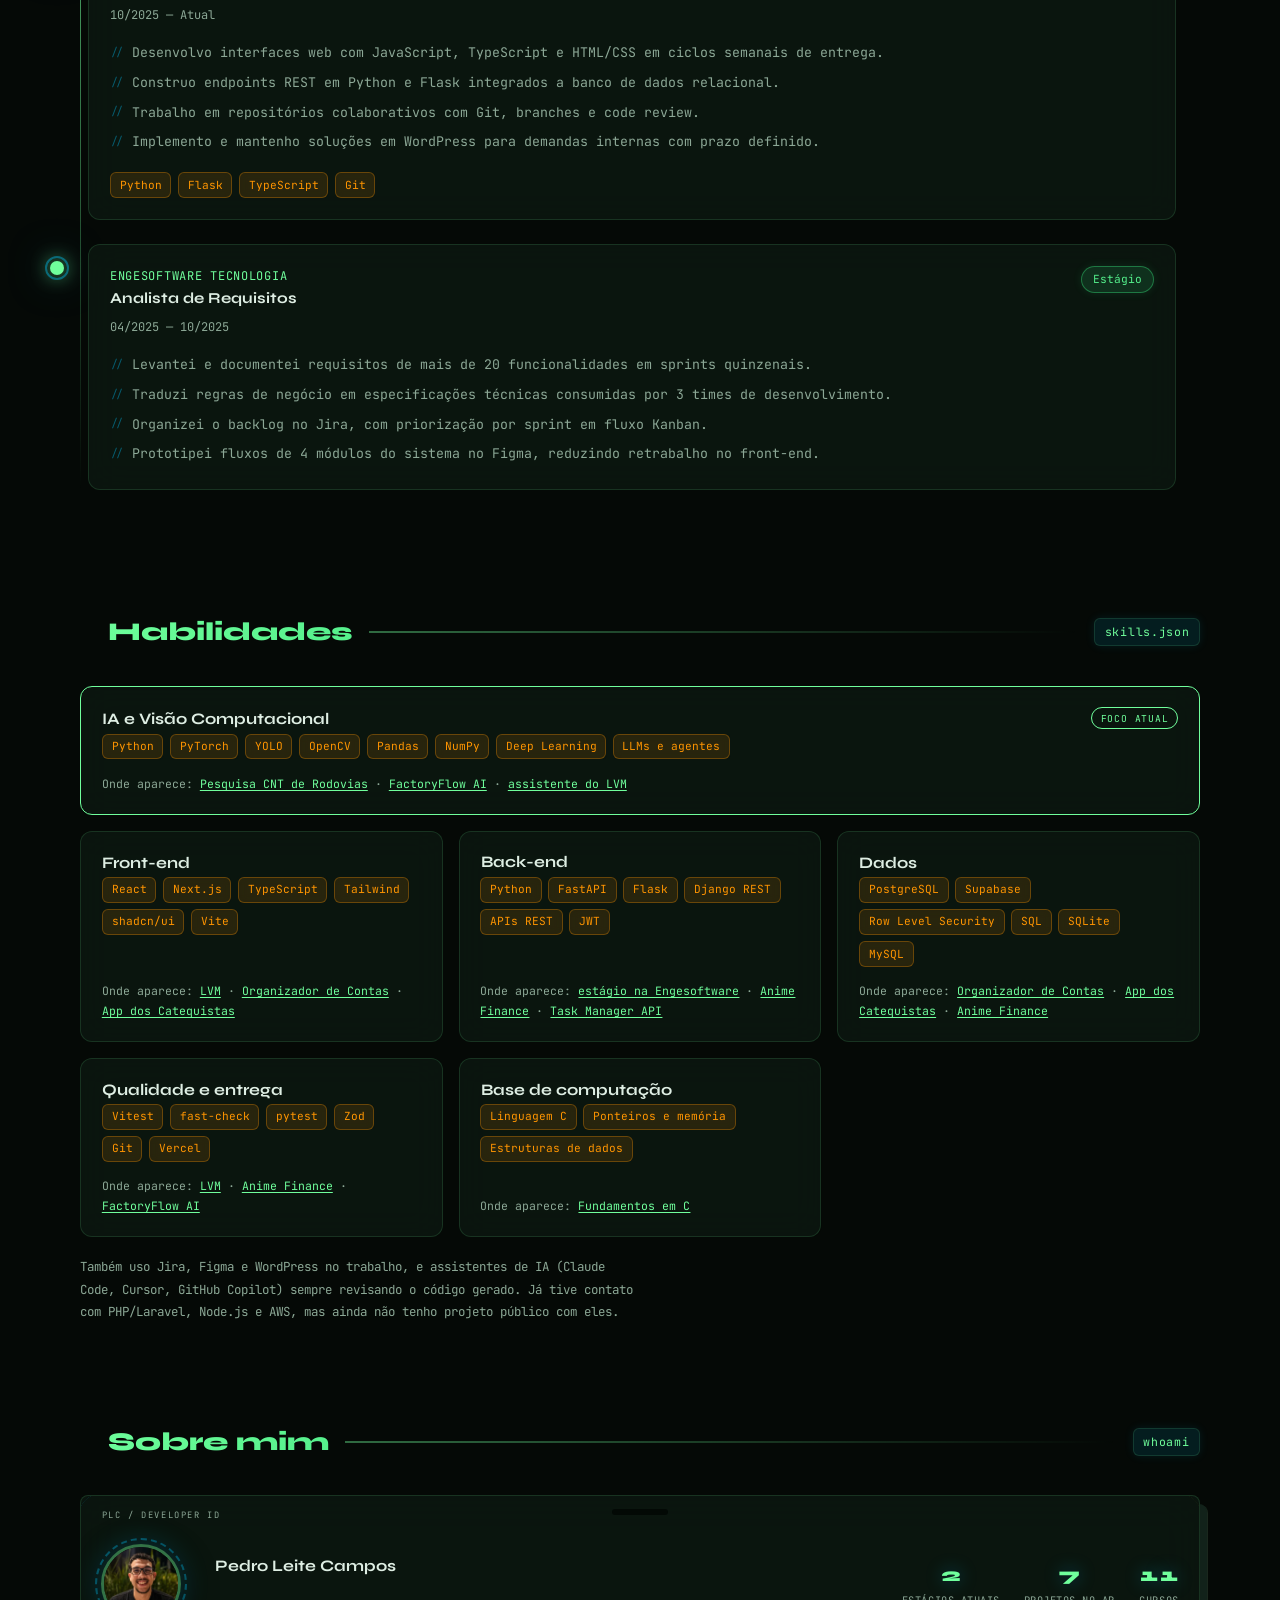
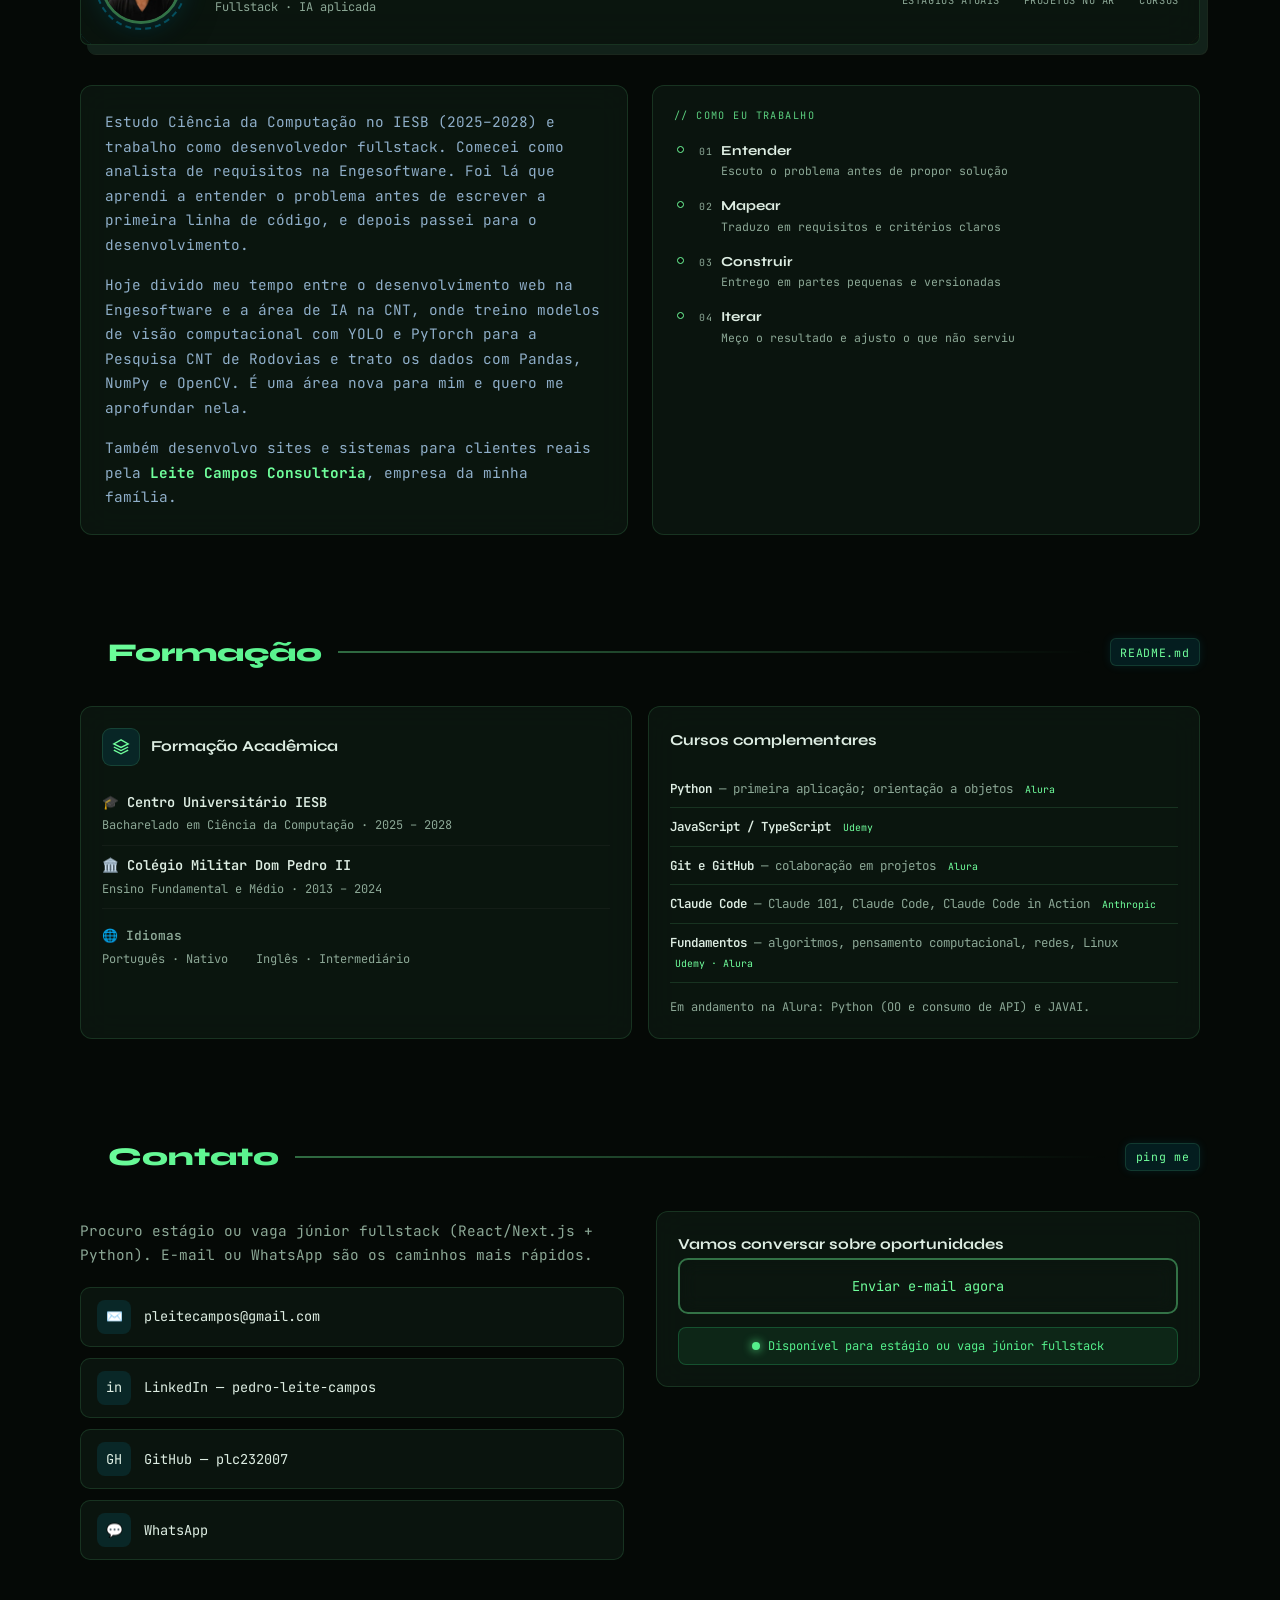
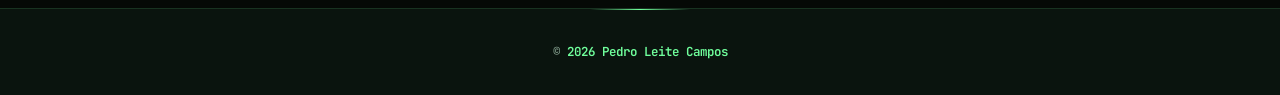
==== commit e9f209b3: "feat: detalha o estágio na CNT (Pesquisa CNT de Rodovias, YOLO, PyTorch) Experiência, stack de IA, h" ====
--- a/index.html
+++ b/index.html
@@ -5,7 +5,7 @@
   <meta charset="UTF-8" />
   <meta name="viewport" content="width=device-width, initial-scale=1.0" />
   <meta name="description"
-    content="Pedro Leite Campos, desenvolvedor fullstack (React/Next.js + Python) em Brasília. Estagiário na Engesoftware e em IA e visão computacional na CNT." />
+    content="Pedro Leite Campos, desenvolvedor fullstack (React/Next.js + Python) em Brasília. Estagiário na Engesoftware e em visão computacional (YOLO, PyTorch) na Pesquisa CNT de Rodovias." />
   <title>Pedro Leite Campos | Desenvolvedor Fullstack · React/Next.js + Python</title>
 
   <link rel="canonical" href="https://plc232007.github.io/portifolio-pedro/" />
@@ -14,7 +14,7 @@
   <!-- Open Graph / LinkedIn / WhatsApp -->
   <meta property="og:type" content="website" />
   <meta property="og:title" content="Pedro Leite Campos | Desenvolvedor Fullstack · React/Next.js + Python" />
-  <meta property="og:description" content="Pedro Leite Campos, desenvolvedor fullstack (React/Next.js + Python) em Brasília. Estagiário na Engesoftware e em IA e visão computacional na CNT." />
+  <meta property="og:description" content="Pedro Leite Campos, desenvolvedor fullstack (React/Next.js + Python) em Brasília. Estagiário na Engesoftware e em visão computacional (YOLO, PyTorch) na Pesquisa CNT de Rodovias." />
   <meta property="og:url" content="https://plc232007.github.io/portifolio-pedro/" />
   <meta property="og:image" content="https://plc232007.github.io/portifolio-pedro/assets/img/og-image.jpg" />
   <meta property="og:image:width" content="1200" />
@@ -25,7 +25,7 @@
   <!-- Twitter Card -->
   <meta name="twitter:card" content="summary_large_image" />
   <meta name="twitter:title" content="Pedro Leite Campos | Desenvolvedor Fullstack · React/Next.js + Python" />
-  <meta name="twitter:description" content="Pedro Leite Campos, desenvolvedor fullstack (React/Next.js + Python) em Brasília. Estagiário na Engesoftware e em IA e visão computacional na CNT." />
+  <meta name="twitter:description" content="Pedro Leite Campos, desenvolvedor fullstack (React/Next.js + Python) em Brasília. Estagiário na Engesoftware e em visão computacional (YOLO, PyTorch) na Pesquisa CNT de Rodovias." />
   <meta name="twitter:image" content="https://plc232007.github.io/portifolio-pedro/assets/img/og-image.jpg" />
 
   <link rel="preconnect" href="https://fonts.googleapis.com" />
@@ -146,7 +146,8 @@
             </p>
 
             <p class="hero-intro">
-              Estagiário fullstack na Engesoftware e de IA na CNT, onde treino modelos de visão computacional em Python.
+              Estagiário fullstack na Engesoftware e de IA na CNT, onde treino modelos de visão computacional (YOLO,
+              PyTorch) para a Pesquisa CNT de Rodovias.
               Construo aplicações completas, do banco de dados à interface, e coloco no ar: 7 projetos publicados.
             </p>
 
@@ -493,22 +494,25 @@
               <div class="exp-card" id="exp-cnt">
                 <div class="exp-head">
                   <div>
-                    <div class="exp-company">CNT</div>
+                    <div class="exp-company">CNT · Pesquisa CNT de Rodovias</div>
                     <h3>Estagiário em IA e Visão Computacional</h3>
                     <p class="exp-period">09/2026 — Atual</p>
                   </div>
                   <span class="exp-badge">Estágio</span>
                 </div>
                 <ul class="exp-list">
-                  <li>Treino e avalio modelos de machine learning e deep learning aplicados a visão computacional, em Python.</li>
-                  <li>Preparo e analiso os dados de imagem usados nos experimentos e comparo os resultados entre execuções.</li>
+                  <li>Aplico visão computacional à Pesquisa CNT de Rodovias, que avalia as condições das rodovias brasileiras.</li>
+                  <li>Treino e avalio modelos YOLO em PyTorch, comparando métricas entre experimentos.</li>
+                  <li>Preparo e analiso dados com Pandas e NumPy e processo imagens com OpenCV.</li>
                   <li>Documento experimentos e resultados para a equipe.</li>
                 </ul>
                 <div class="exp-techs">
                   <span class="tech-pill">Python</span>
-                  <span class="tech-pill">Machine Learning</span>
-                  <span class="tech-pill">Deep Learning</span>
-                  <span class="tech-pill">Visão Computacional</span>
+                  <span class="tech-pill">PyTorch</span>
+                  <span class="tech-pill">YOLO</span>
+                  <span class="tech-pill">OpenCV</span>
+                  <span class="tech-pill">Pandas</span>
+                  <span class="tech-pill">NumPy</span>
                 </div>
               </div>
             </div>
@@ -579,13 +583,15 @@
               </div>
               <div class="proj-techs">
                 <span class="tech-pill">Python</span>
-                <span class="tech-pill">Machine Learning</span>
+                <span class="tech-pill">PyTorch</span>
+                <span class="tech-pill">YOLO</span>
+                <span class="tech-pill">OpenCV</span>
+                <span class="tech-pill">Pandas</span>
+                <span class="tech-pill">NumPy</span>
                 <span class="tech-pill">Deep Learning</span>
-                <span class="tech-pill">Visão Computacional</span>
-                <span class="tech-pill">Treino e avaliação de modelos</span>
                 <span class="tech-pill">LLMs e agentes</span>
               </div>
-              <p class="stack-where">Onde aparece: <a href="#exp-cnt">estágio na CNT</a> · <a href="#proj-factoryflow">FactoryFlow AI</a> · <a href="#proj-lvm">assistente do LVM</a></p>
+              <p class="stack-where">Onde aparece: <a href="#exp-cnt">Pesquisa CNT de Rodovias</a> · <a href="#proj-factoryflow">FactoryFlow AI</a> · <a href="#proj-lvm">assistente do LVM</a></p>
             </div>
             <div class="skill-card stack-card">
               <div class="stack-head">
@@ -710,9 +716,9 @@
                 a primeira linha de código, e depois passei para o desenvolvimento.
               </p>
               <p>
-                Hoje divido meu tempo entre o desenvolvimento web na Engesoftware e a área de IA na CNT, onde trabalho
-                com treinamento de modelos de machine learning e deep learning para visão computacional, em Python. É
-                uma área nova para mim e quero me aprofundar nela.
+                Hoje divido meu tempo entre o desenvolvimento web na Engesoftware e a área de IA na CNT, onde treino
+                modelos de visão computacional com YOLO e PyTorch para a Pesquisa CNT de Rodovias e trato os dados com
+                Pandas, NumPy e OpenCV. É uma área nova para mim e quero me aprofundar nela.
               </p>
               <p>
                 Também desenvolvo sites e sistemas para clientes reais pela <strong class="about-highlight">Leite Campos
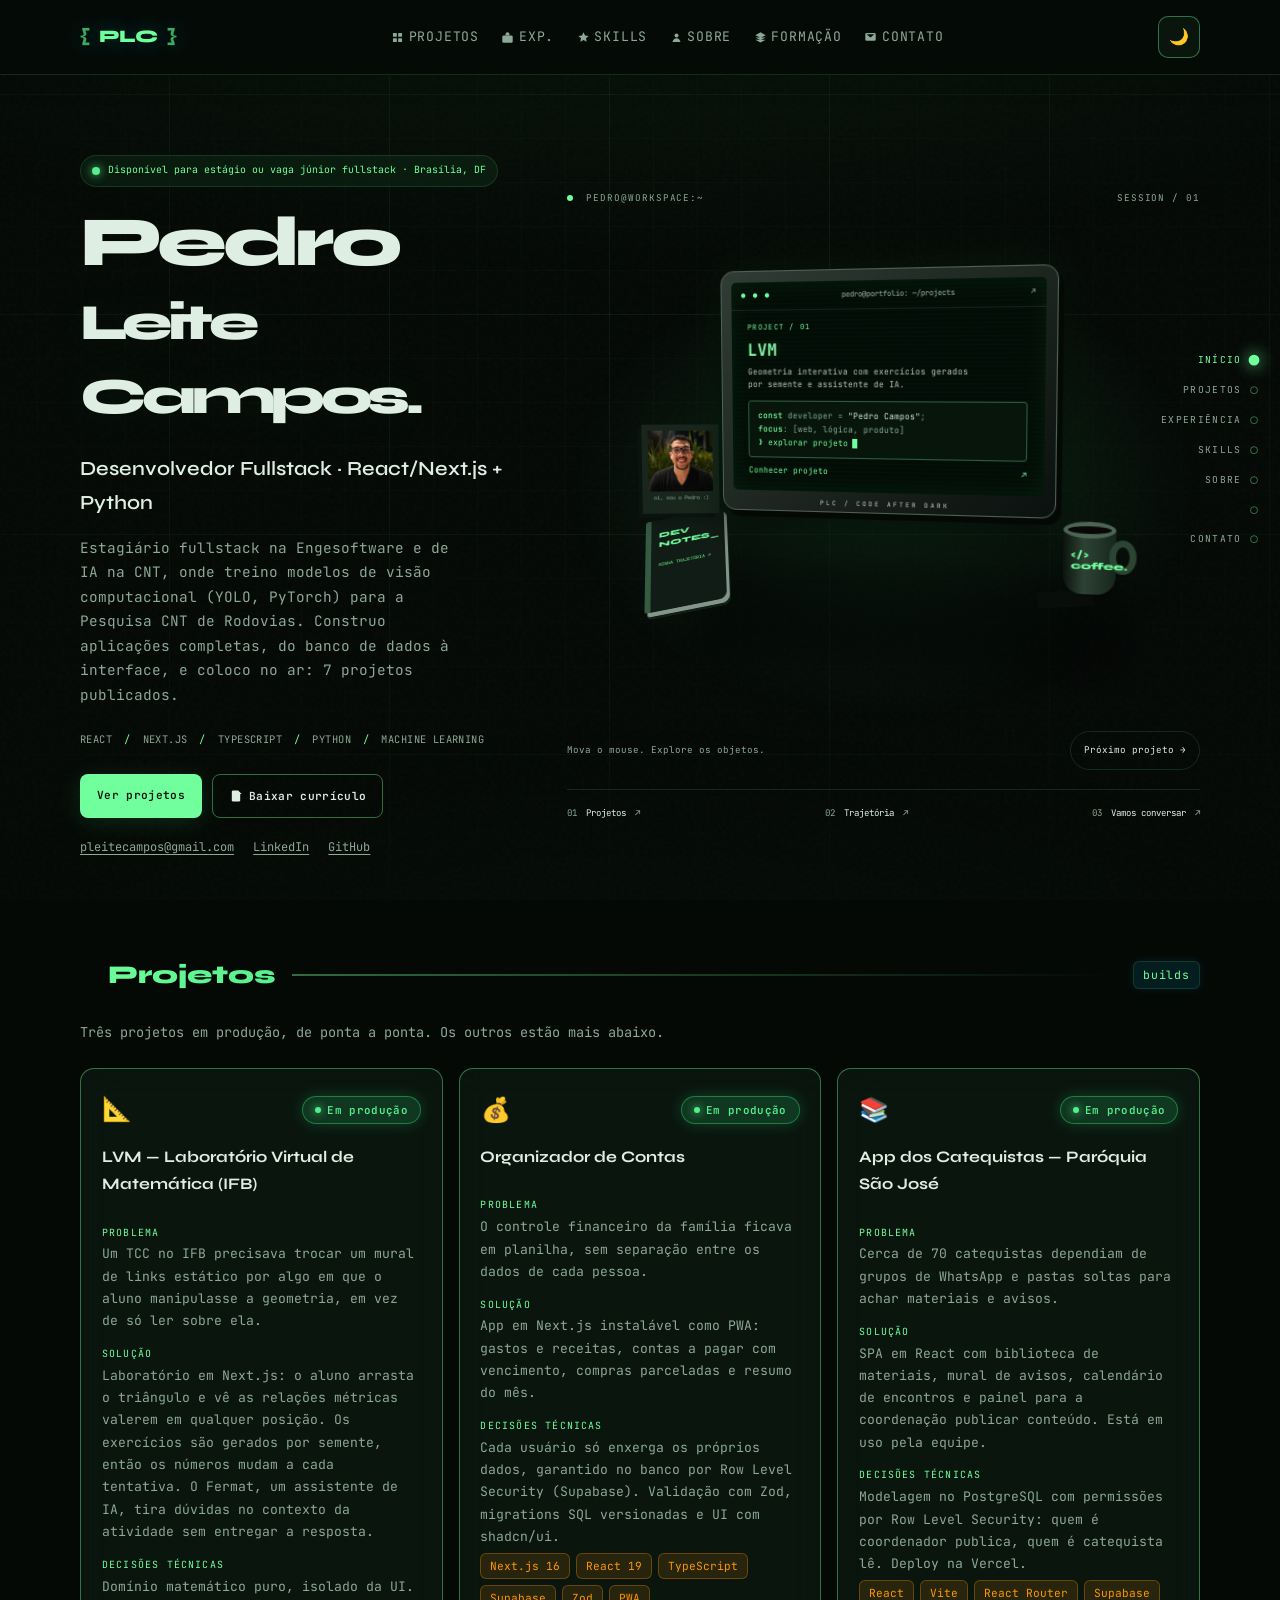
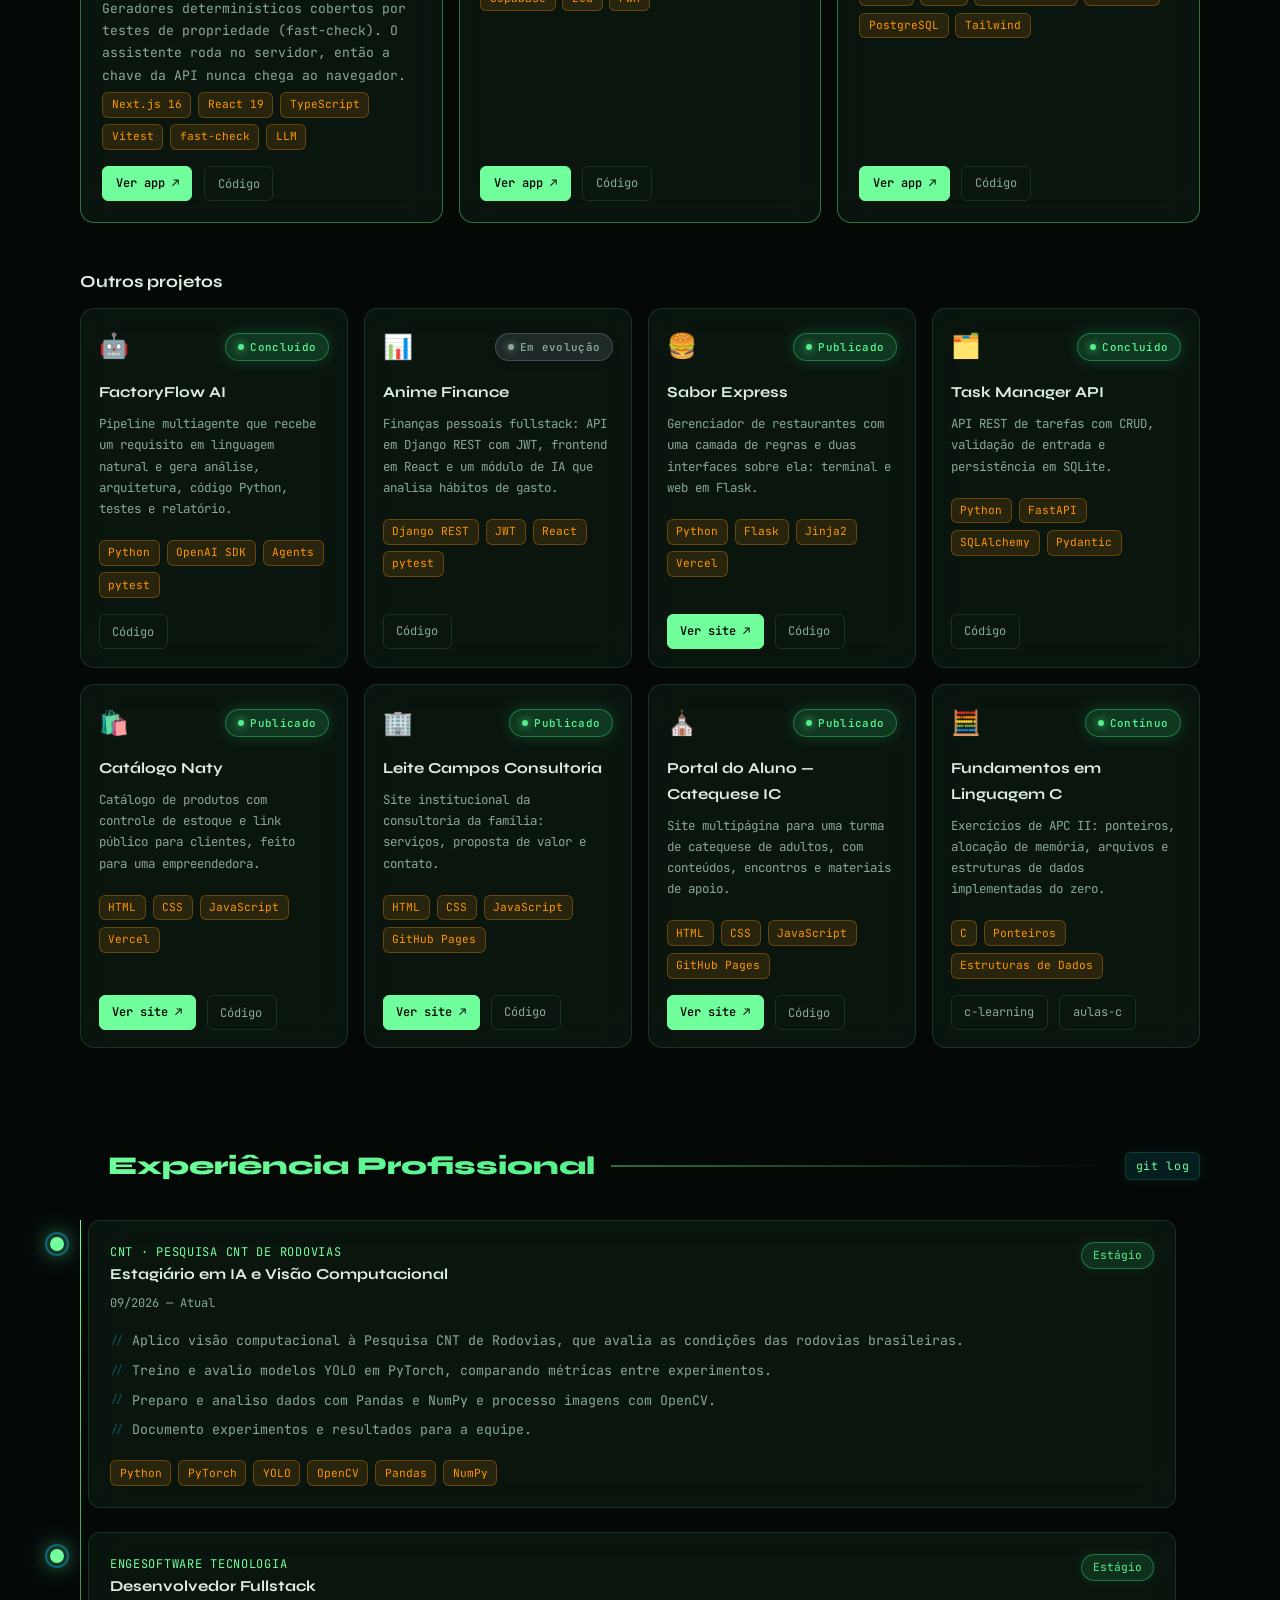
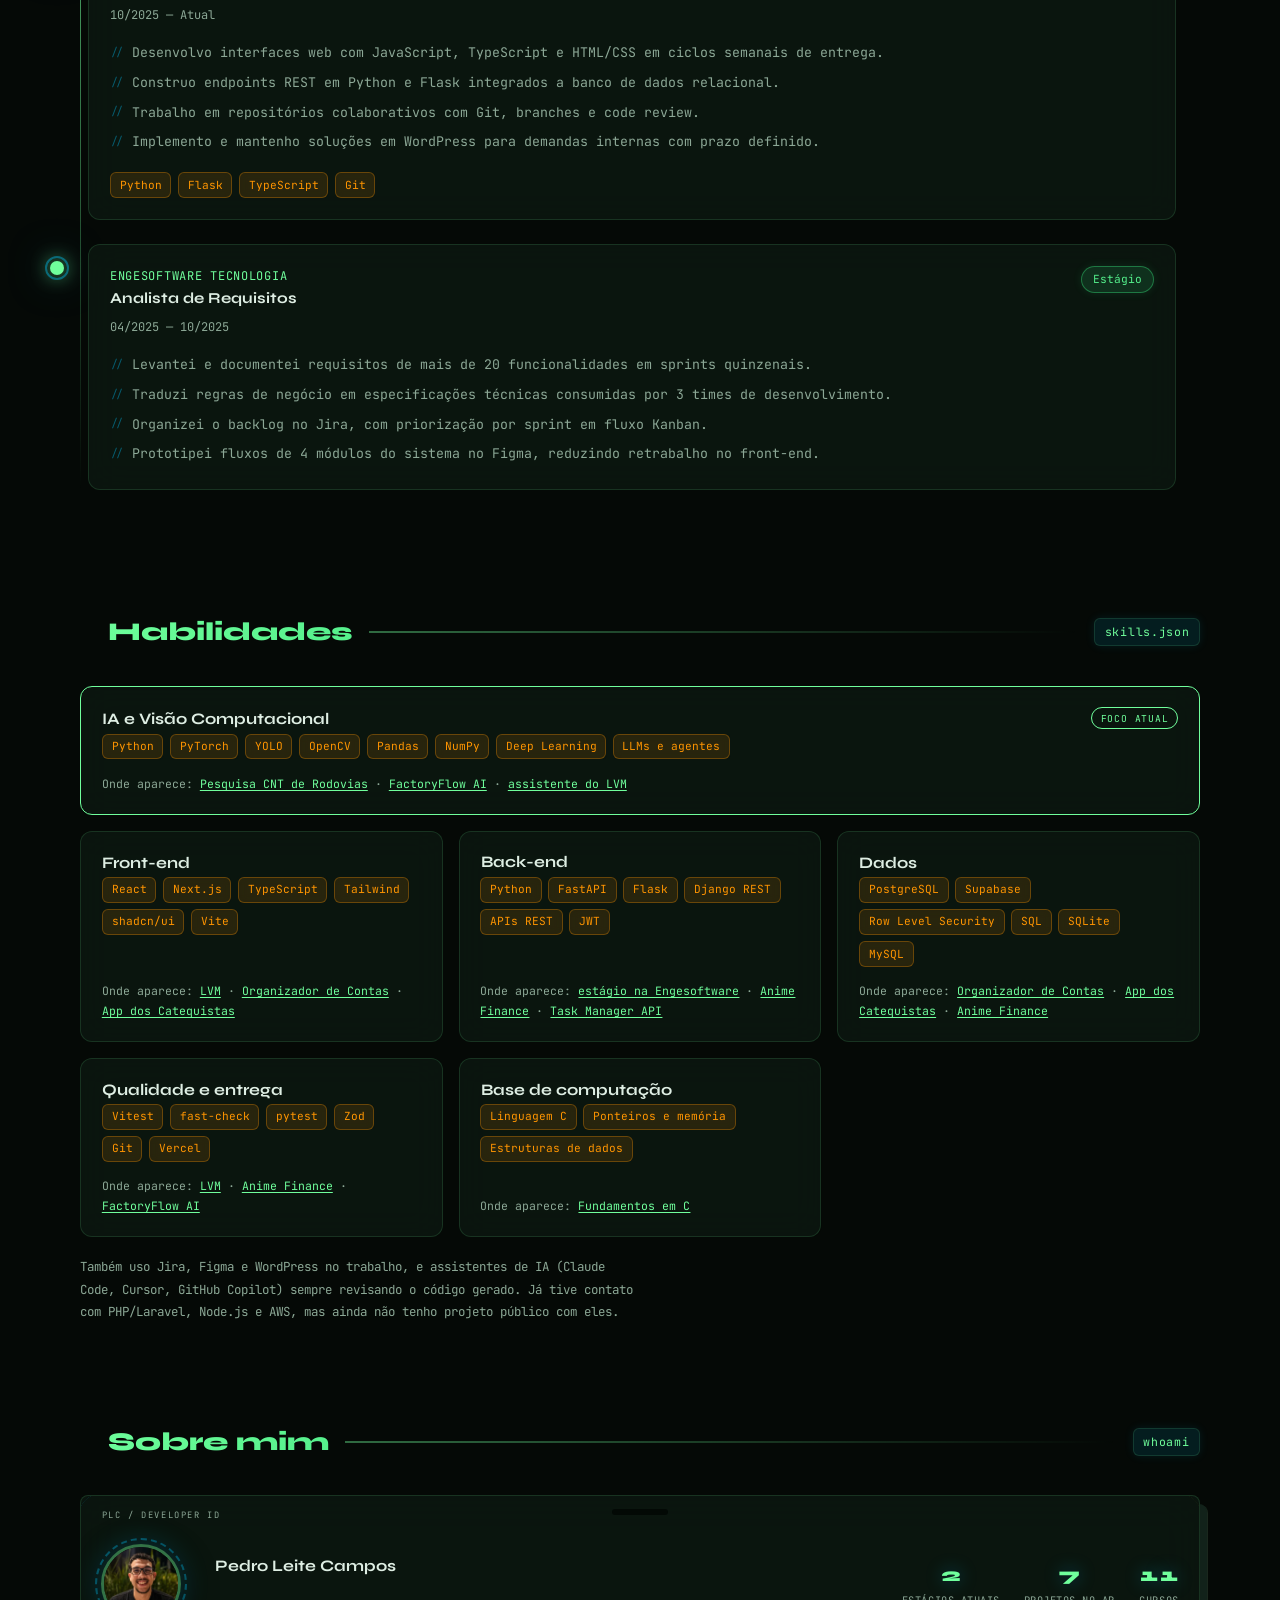
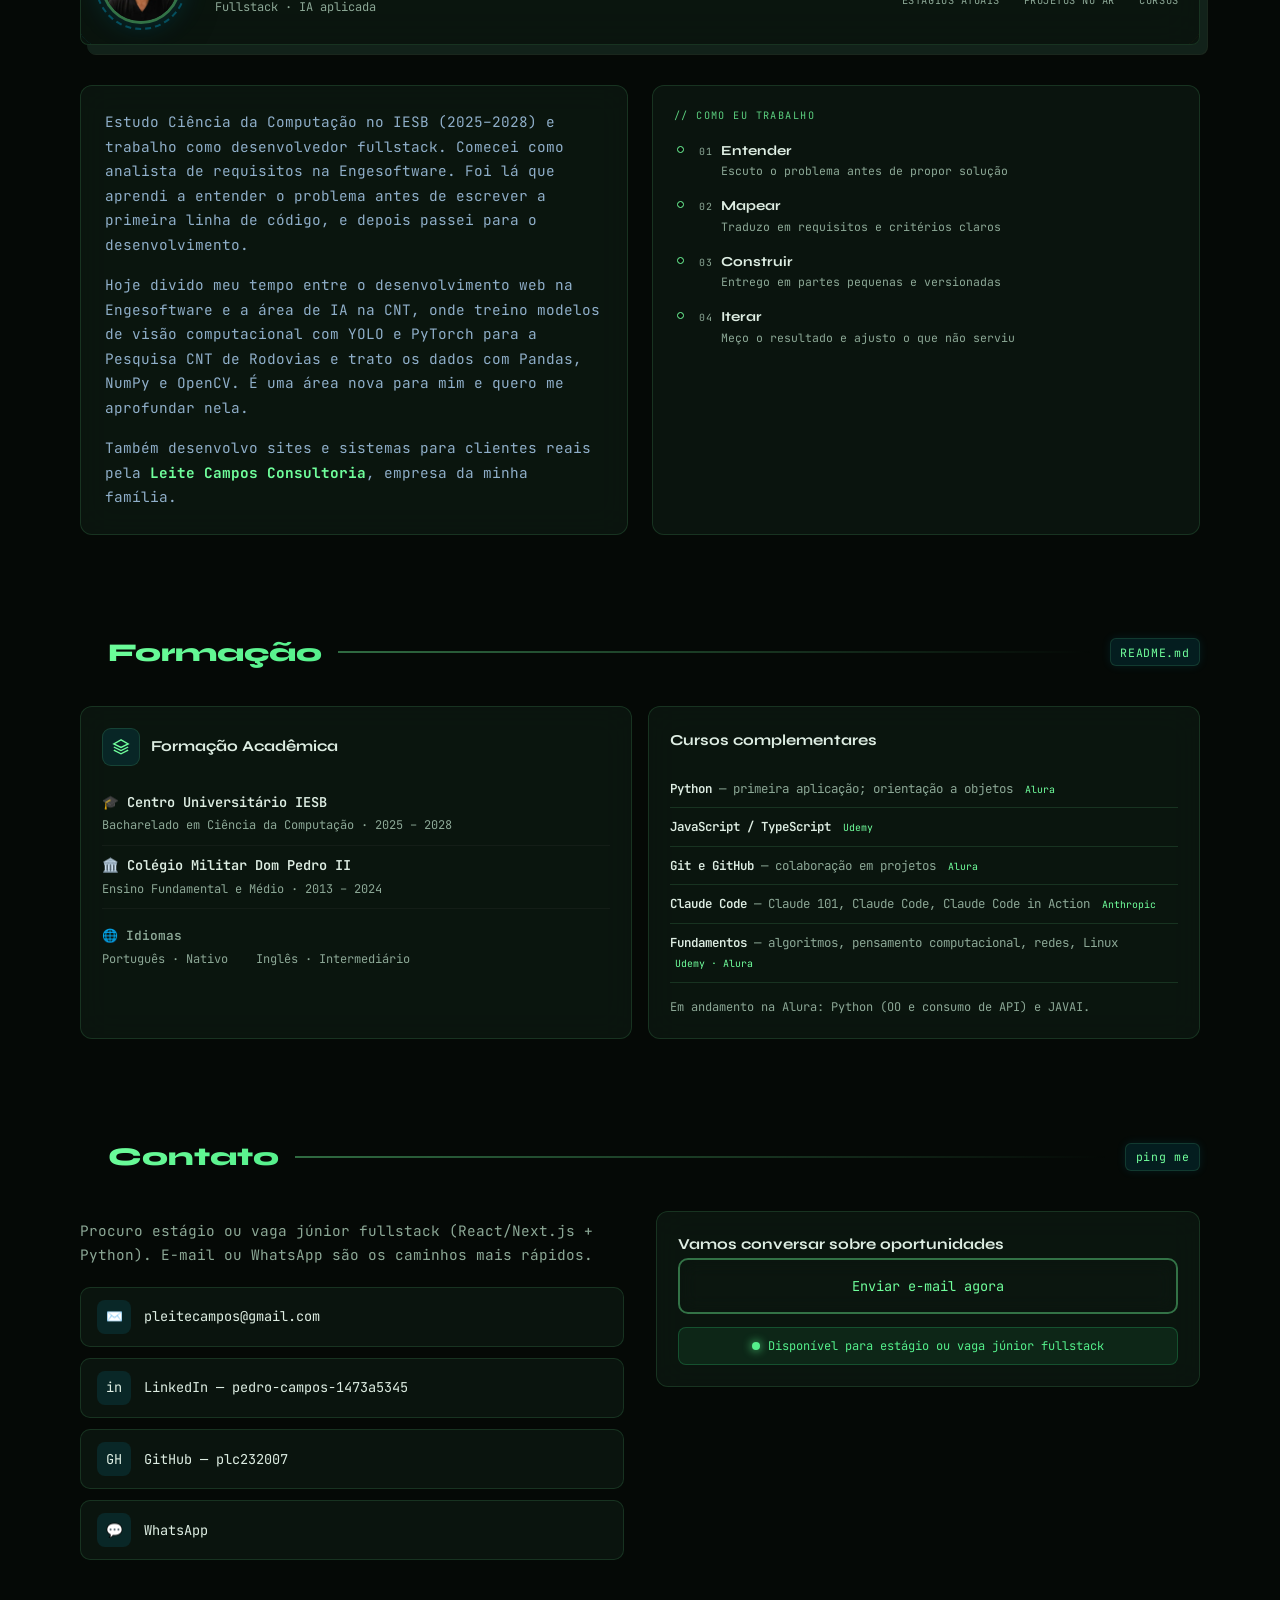
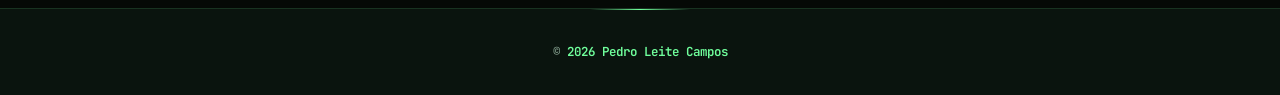
==== commit 64869f5c: "fix: link do LinkedIn igual ao do currículo" ====
--- a/index.html
+++ b/index.html
@@ -172,7 +172,7 @@
 
             <ul class="hero-contact" aria-label="Contato">
               <li><a href="mailto:pleitecampos@gmail.com">pleitecampos@gmail.com</a></li>
-              <li><a href="https://www.linkedin.com/in/pedro-leite-campos" target="_blank" rel="noreferrer">LinkedIn</a></li>
+              <li><a href="https://www.linkedin.com/in/pedro-campos-1473a5345/" target="_blank" rel="noreferrer">LinkedIn</a></li>
               <li><a href="https://github.com/plc232007" target="_blank" rel="noreferrer">GitHub</a></li>
             </ul>
           </div>
@@ -831,10 +831,10 @@
                   pleitecampos@gmail.com
                 </a>
 
-                <a class="contact-link" href="https://www.linkedin.com/in/pedro-leite-campos" target="_blank"
+                <a class="contact-link" href="https://www.linkedin.com/in/pedro-campos-1473a5345/" target="_blank"
                   rel="noreferrer">
                   <span class="contact-link-icon" aria-hidden="true">in</span>
-                  LinkedIn — pedro-leite-campos
+                  LinkedIn — pedro-campos-1473a5345
                 </a>
 
                 <a class="contact-link" href="https://github.com/plc232007" target="_blank" rel="noreferrer">
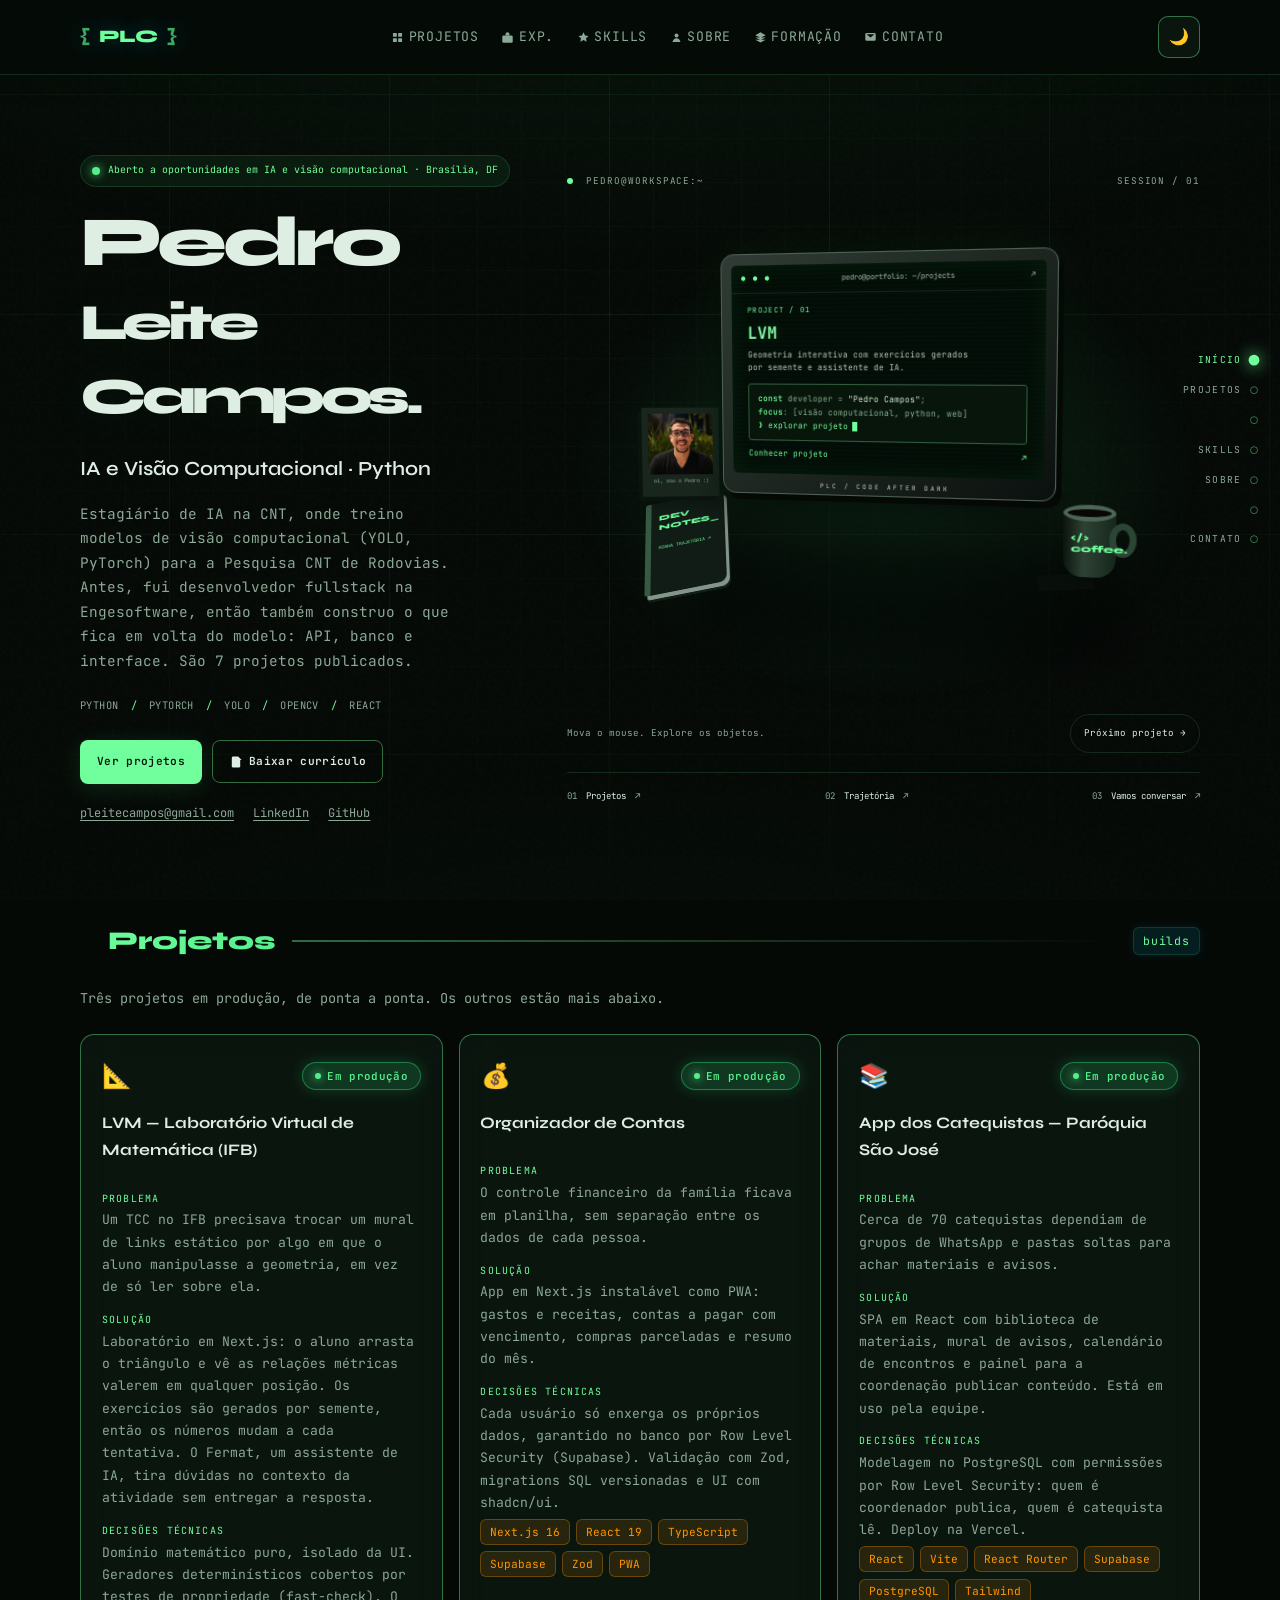
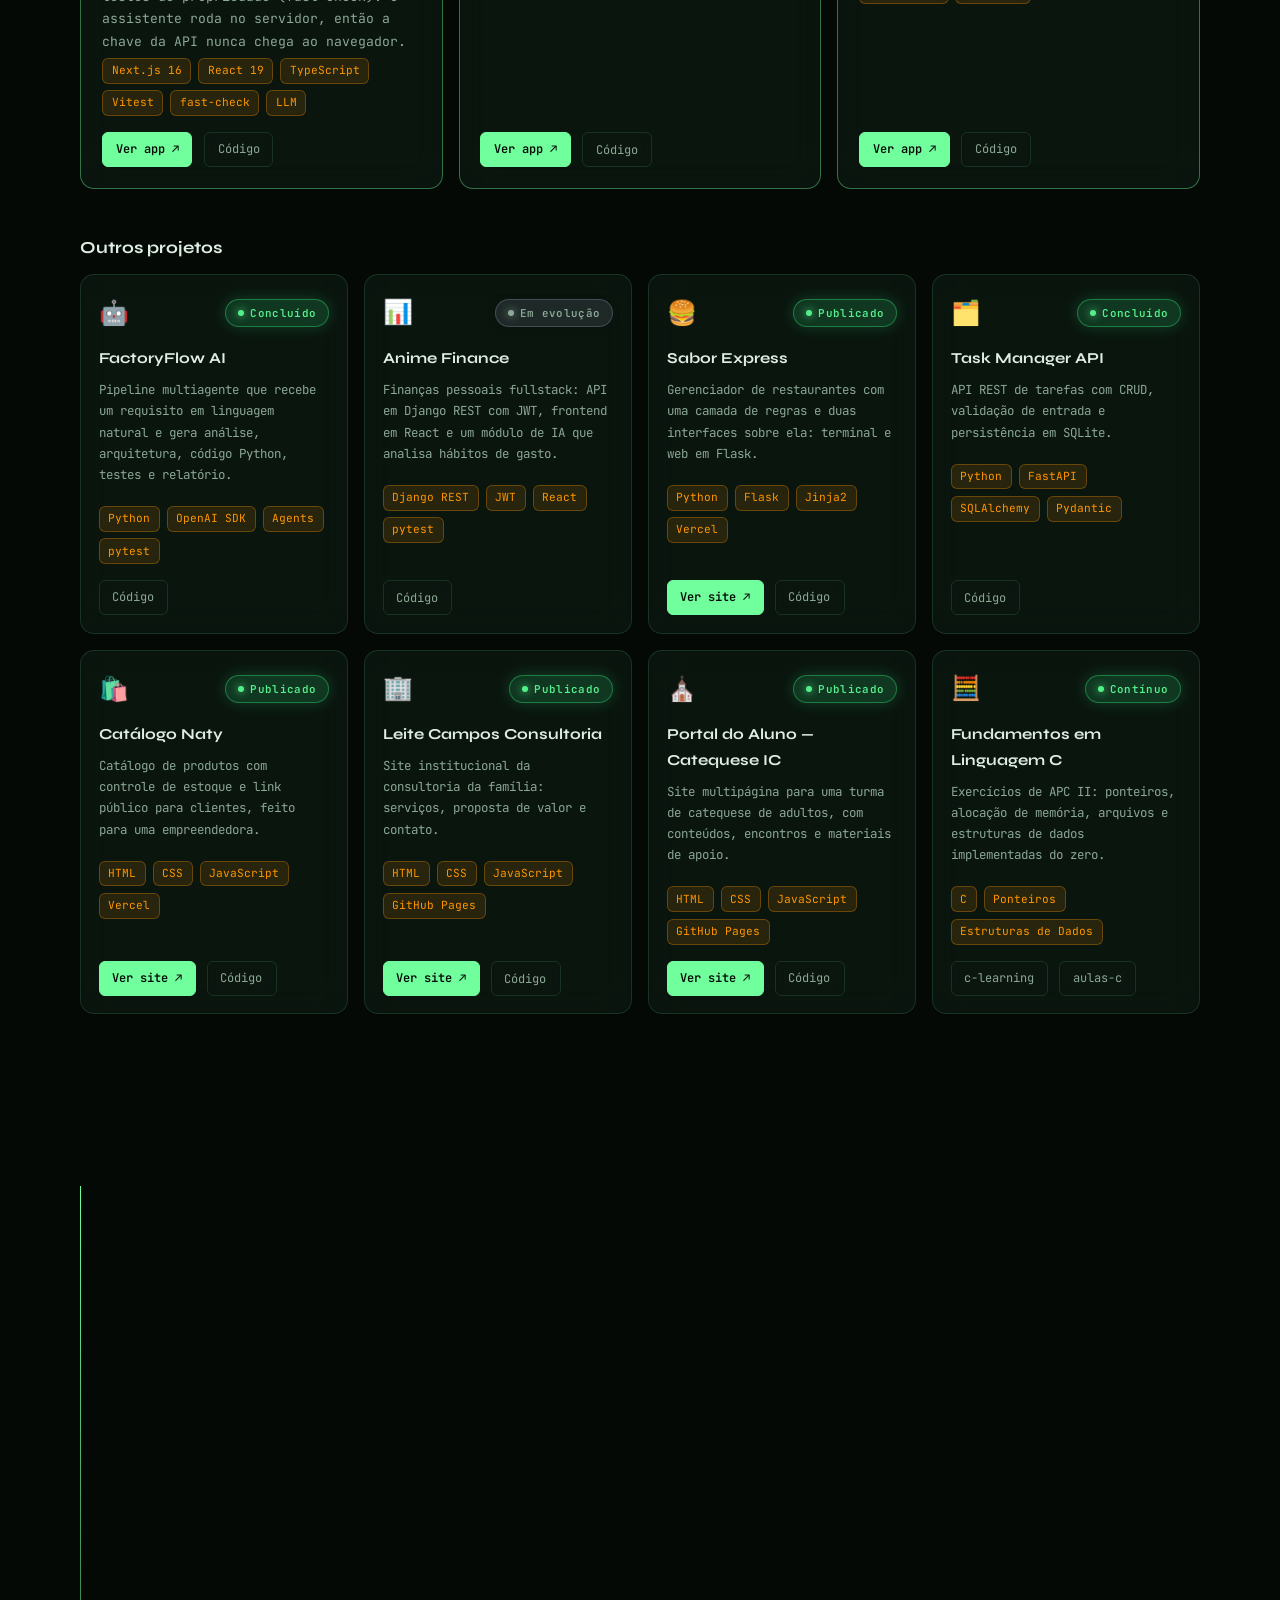
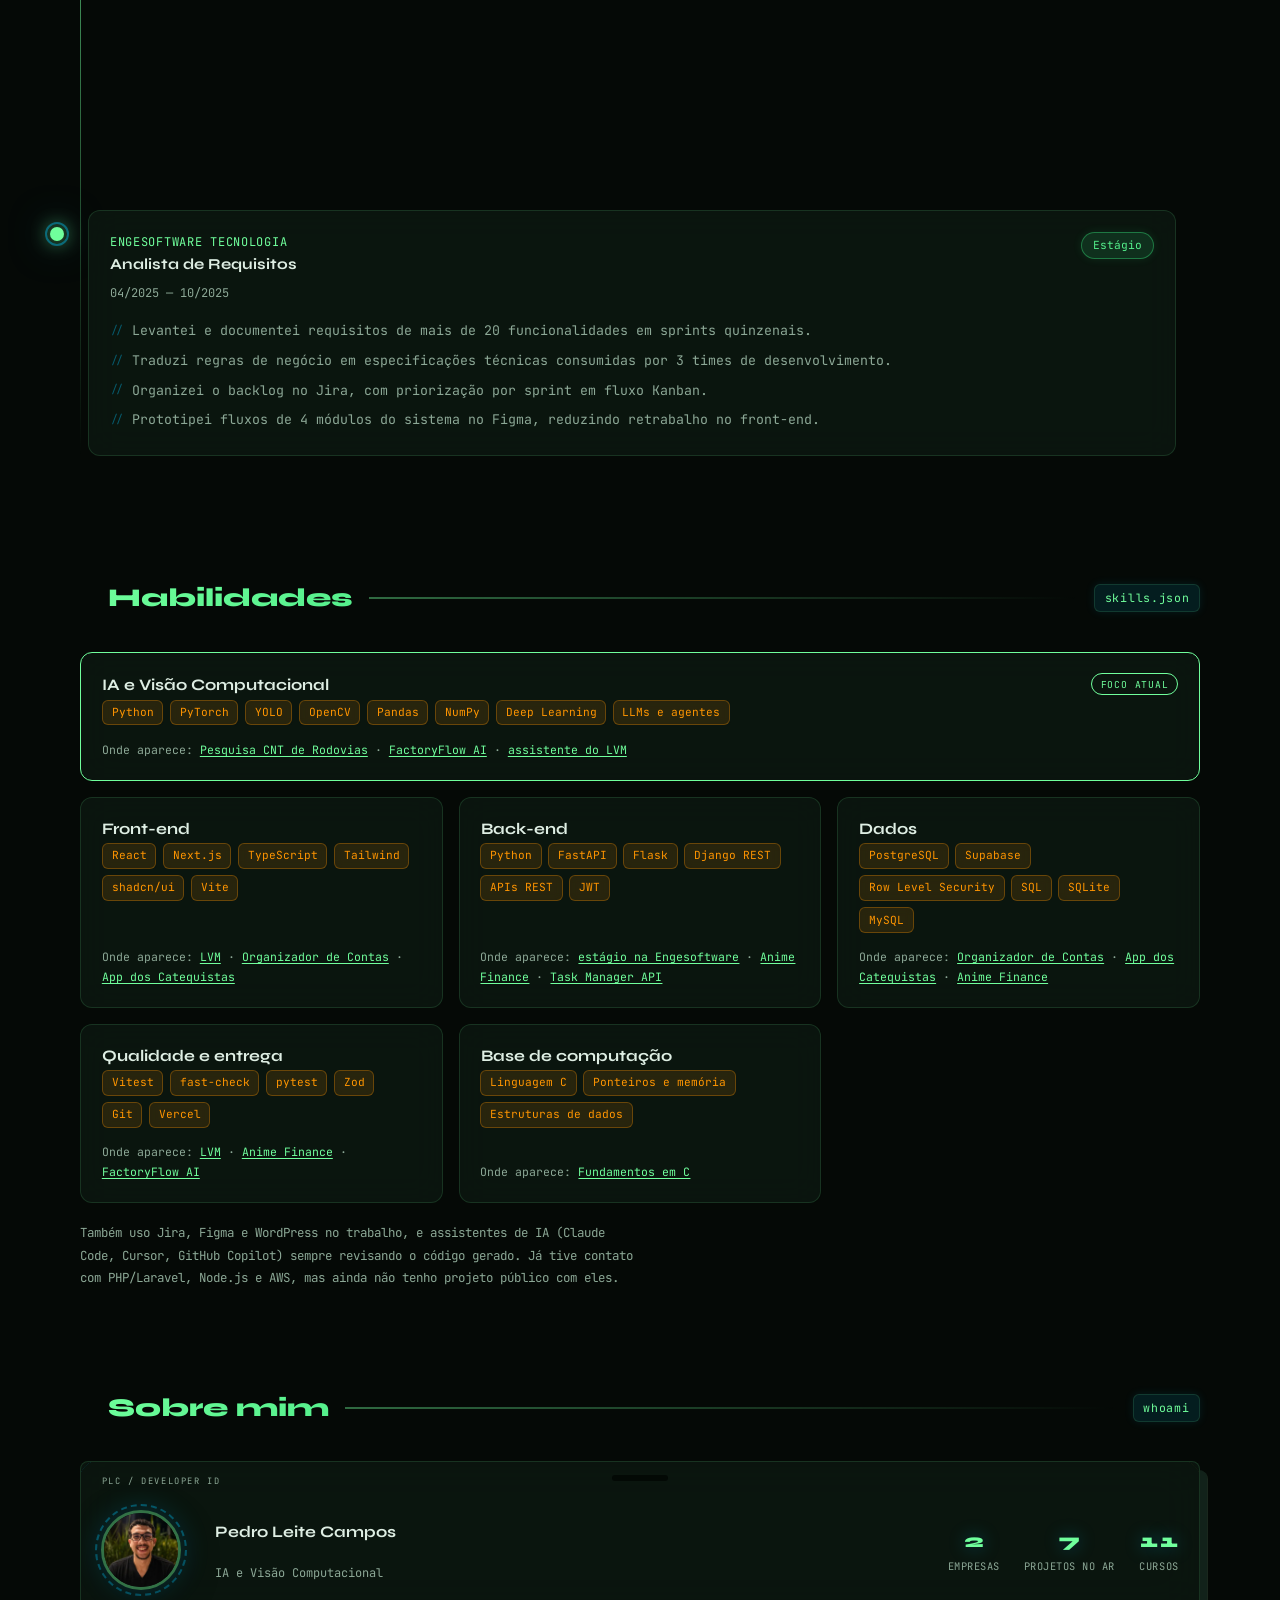
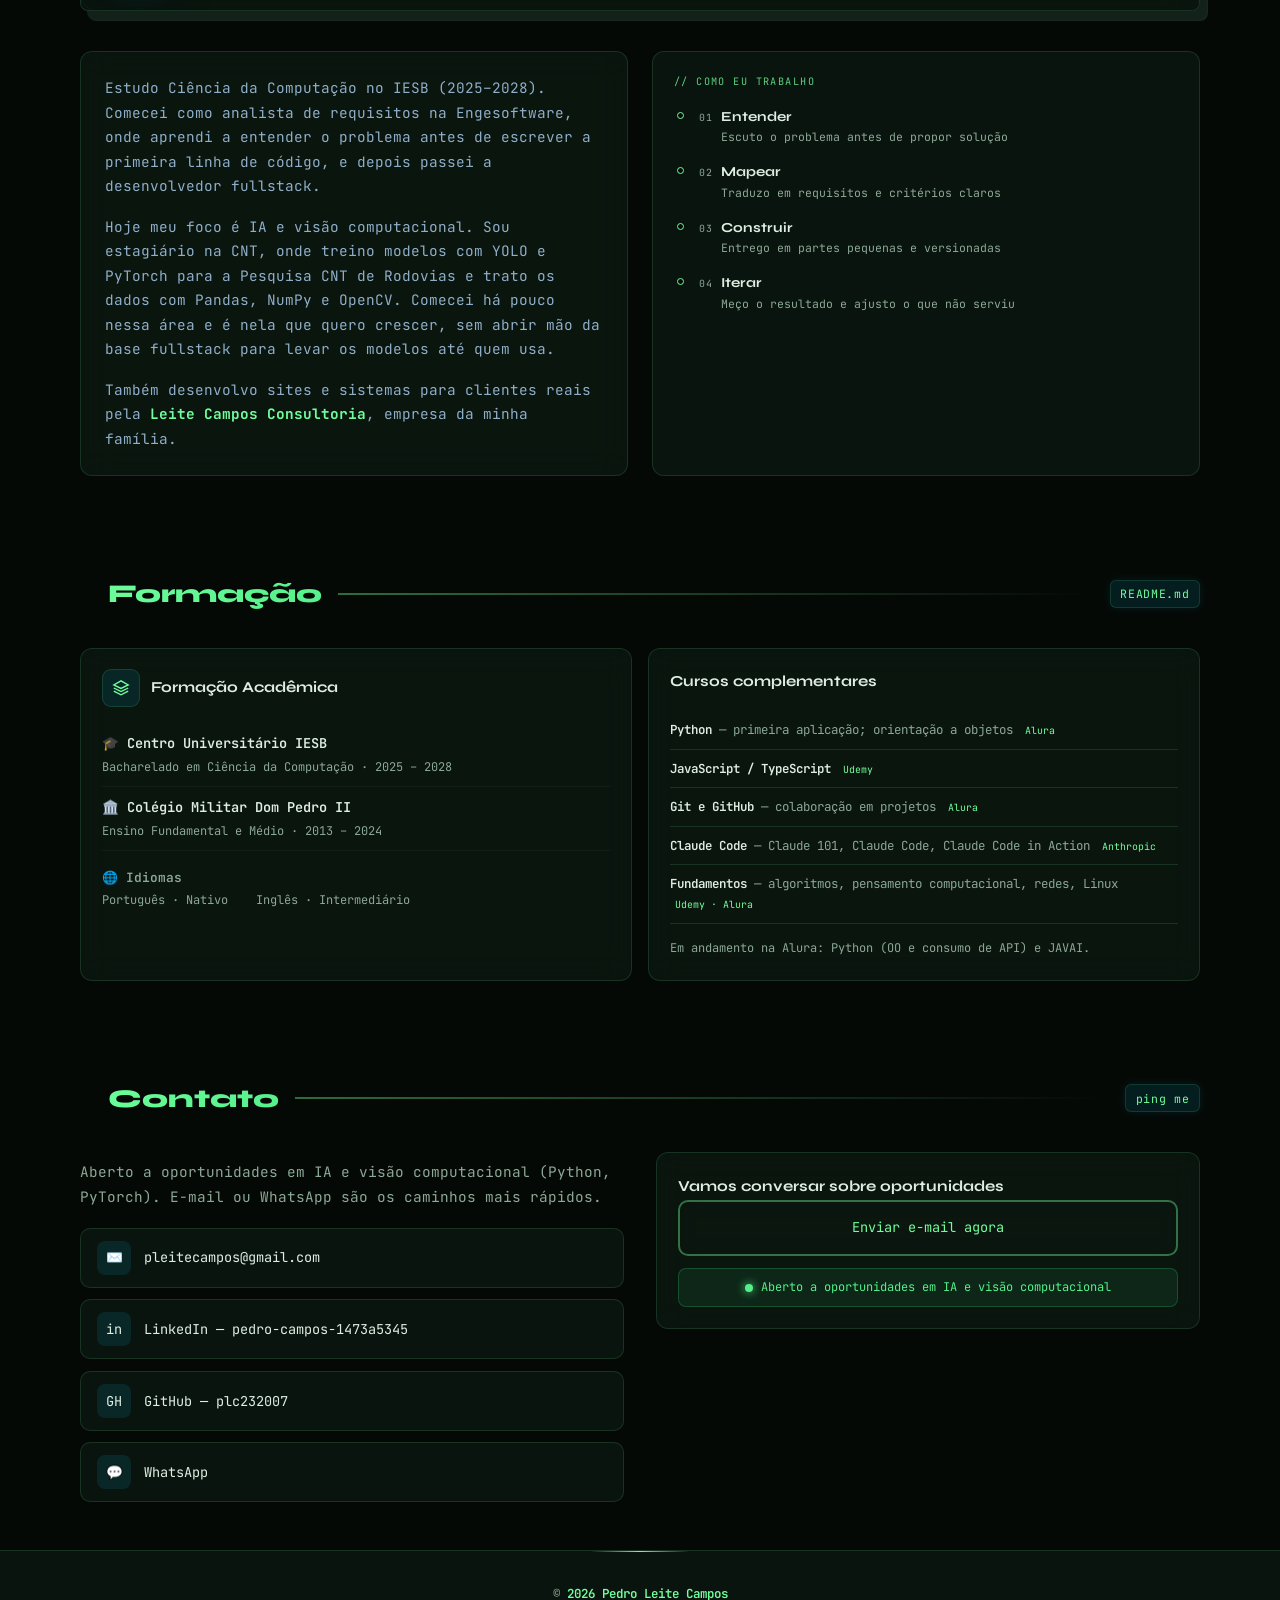
==== commit c33bfe7a: "feat: posiciona o portfólio em IA e visão computacional - Saída da Engesoftware (10/2026): período e" ====
--- a/index.html
+++ b/index.html
@@ -5,27 +5,27 @@
   <meta charset="UTF-8" />
   <meta name="viewport" content="width=device-width, initial-scale=1.0" />
   <meta name="description"
-    content="Pedro Leite Campos, desenvolvedor fullstack (React/Next.js + Python) em Brasília. Estagiário na Engesoftware e em visão computacional (YOLO, PyTorch) na Pesquisa CNT de Rodovias." />
-  <title>Pedro Leite Campos | Desenvolvedor Fullstack · React/Next.js + Python</title>
+    content="Pedro Leite Campos, estagiário de IA e visão computacional na CNT (Pesquisa CNT de Rodovias): Python, PyTorch, YOLO e OpenCV. Base fullstack em React/Next.js. Brasília." />
+  <title>Pedro Leite Campos | IA e Visão Computacional · Python</title>
 
   <link rel="canonical" href="https://plc232007.github.io/portifolio-pedro/" />
   <link rel="icon" href="data:image/svg+xml,%3Csvg xmlns='http://www.w3.org/2000/svg' viewBox='0 0 32 32'%3E%3Crect width='32' height='32' rx='6' fill='%23050b09'/%3E%3Ctext x='16' y='22' font-family='monospace' font-size='15' font-weight='700' text-anchor='middle' fill='%2370ff9c'%3E%7BP%7D%3C/text%3E%3C/svg%3E" />
 
   <!-- Open Graph / LinkedIn / WhatsApp -->
   <meta property="og:type" content="website" />
-  <meta property="og:title" content="Pedro Leite Campos | Desenvolvedor Fullstack · React/Next.js + Python" />
-  <meta property="og:description" content="Pedro Leite Campos, desenvolvedor fullstack (React/Next.js + Python) em Brasília. Estagiário na Engesoftware e em visão computacional (YOLO, PyTorch) na Pesquisa CNT de Rodovias." />
+  <meta property="og:title" content="Pedro Leite Campos | IA e Visão Computacional · Python" />
+  <meta property="og:description" content="Pedro Leite Campos, estagiário de IA e visão computacional na CNT (Pesquisa CNT de Rodovias): Python, PyTorch, YOLO e OpenCV. Base fullstack em React/Next.js. Brasília." />
   <meta property="og:url" content="https://plc232007.github.io/portifolio-pedro/" />
   <meta property="og:image" content="https://plc232007.github.io/portifolio-pedro/assets/img/og-image.jpg" />
   <meta property="og:image:width" content="1200" />
   <meta property="og:image:height" content="630" />
-  <meta property="og:image:alt" content="Pedro Leite Campos, desenvolvedor fullstack React/Next.js + Python" />
+  <meta property="og:image:alt" content="Pedro Leite Campos, IA e visão computacional com Python" />
   <meta property="og:locale" content="pt_BR" />
 
   <!-- Twitter Card -->
   <meta name="twitter:card" content="summary_large_image" />
-  <meta name="twitter:title" content="Pedro Leite Campos | Desenvolvedor Fullstack · React/Next.js + Python" />
-  <meta name="twitter:description" content="Pedro Leite Campos, desenvolvedor fullstack (React/Next.js + Python) em Brasília. Estagiário na Engesoftware e em visão computacional (YOLO, PyTorch) na Pesquisa CNT de Rodovias." />
+  <meta name="twitter:title" content="Pedro Leite Campos | IA e Visão Computacional · Python" />
+  <meta name="twitter:description" content="Pedro Leite Campos, estagiário de IA e visão computacional na CNT (Pesquisa CNT de Rodovias): Python, PyTorch, YOLO e OpenCV. Base fullstack em React/Next.js. Brasília." />
   <meta name="twitter:image" content="https://plc232007.github.io/portifolio-pedro/assets/img/og-image.jpg" />
 
   <link rel="preconnect" href="https://fonts.googleapis.com" />
@@ -136,22 +136,22 @@
           <div>
             <div class="hero-badge">
               <span class="dot"></span>
-              Disponível para estágio ou vaga júnior fullstack · Brasília, DF
+              Aberto a oportunidades em IA e visão computacional · Brasília, DF
             </div>
 
             <h1 class="hero-name">Pedro<br /><span>Leite Campos.</span></h1>
 
             <p class="hero-role">
-              Desenvolvedor Fullstack · React/Next.js + Python
+              IA e Visão Computacional · Python
             </p>
 
             <p class="hero-intro">
-              Estagiário fullstack na Engesoftware e de IA na CNT, onde treino modelos de visão computacional (YOLO,
-              PyTorch) para a Pesquisa CNT de Rodovias.
-              Construo aplicações completas, do banco de dados à interface, e coloco no ar: 7 projetos publicados.
+              Estagiário de IA na CNT, onde treino modelos de visão computacional (YOLO, PyTorch) para a Pesquisa CNT
+              de Rodovias. Antes, fui desenvolvedor fullstack na Engesoftware, então também construo o que fica em volta
+              do modelo: API, banco e interface. São 7 projetos publicados.
             </p>
 
-            <p class="studio-stack">REACT <span>/</span> NEXT.JS <span>/</span> TYPESCRIPT <span>/</span> PYTHON <span>/</span> MACHINE LEARNING</p>
+            <p class="studio-stack">PYTHON <span>/</span> PYTORCH <span>/</span> YOLO <span>/</span> OPENCV <span>/</span> REACT</p>
 
             <div class="cta-group">
               <a class="btn btn-primary" href="#projetos">
@@ -197,7 +197,7 @@
                       <span class="screen-kicker">PROJECT / <span id="screen-number">01</span></span>
                       <strong id="screen-title">LVM — Laboratório Virtual de Matemática</strong>
                       <p id="screen-description">Geometria interativa com exercícios gerados por semente e assistente de IA.</p>
-                      <div class="screen-terminal" aria-hidden="true"><span><b>const</b> developer = <em>"Pedro Campos"</em>;</span><span><b>focus</b>: [web, lógica, produto]</span><span class="terminal-prompt">❯ explorar projeto</span></div>
+                      <div class="screen-terminal" aria-hidden="true"><span><b>const</b> developer = <em>"Pedro Campos"</em>;</span><span><b>focus</b>: [visão computacional, python, web]</span><span class="terminal-prompt">❯ explorar projeto</span></div>
                       <span class="screen-open">Conhecer projeto <span>↗</span></span>
                     </div>
                   </div>
@@ -524,15 +524,15 @@
                   <div>
                     <div class="exp-company">Engesoftware Tecnologia</div>
                     <h3>Desenvolvedor Fullstack</h3>
-                    <p class="exp-period">10/2025 — Atual</p>
+                    <p class="exp-period">10/2025 — 10/2026</p>
                   </div>
                   <span class="exp-badge">Estágio</span>
                 </div>
                 <ul class="exp-list">
-                  <li>Desenvolvo interfaces web com JavaScript, TypeScript e HTML/CSS em ciclos semanais de entrega.</li>
-                  <li>Construo endpoints REST em Python e Flask integrados a banco de dados relacional.</li>
-                  <li>Trabalho em repositórios colaborativos com Git, branches e code review.</li>
-                  <li>Implemento e mantenho soluções em WordPress para demandas internas com prazo definido.</li>
+                  <li>Desenvolvi interfaces web com JavaScript, TypeScript e HTML/CSS em ciclos semanais de entrega.</li>
+                  <li>Construí endpoints REST em Python e Flask integrados a banco de dados relacional.</li>
+                  <li>Trabalhei em repositórios colaborativos com Git, branches e code review.</li>
+                  <li>Implementei e mantive soluções em WordPress para demandas internas com prazo definido.</li>
                 </ul>
                 <div class="exp-techs">
                   <span class="tech-pill">Python</span>
@@ -690,12 +690,12 @@
               </div>
             </div>
             <p class="profile-name">Pedro Leite Campos</p>
-            <p class="profile-role">Fullstack · IA aplicada</p>
+            <p class="profile-role">IA e Visão Computacional</p>
 
             <div class="profile-stats">
               <div class="stat-item">
                 <div class="stat-num">2</div>
-                <div class="stat-lbl">Estágios atuais</div>
+                <div class="stat-lbl">Empresas</div>
               </div>
               <div class="stat-item">
                 <div class="stat-num">7</div>
@@ -711,14 +711,14 @@
           <div class="about-box">
             <div class="about-text">
               <p>
-                Estudo Ciência da Computação no IESB (2025–2028) e trabalho como desenvolvedor fullstack. Comecei
-                como analista de requisitos na Engesoftware. Foi lá que aprendi a entender o problema antes de escrever
-                a primeira linha de código, e depois passei para o desenvolvimento.
+                Estudo Ciência da Computação no IESB (2025–2028). Comecei como analista de requisitos na Engesoftware,
+                onde aprendi a entender o problema antes de escrever a primeira linha de código, e depois passei a
+                desenvolvedor fullstack.
               </p>
               <p>
-                Hoje divido meu tempo entre o desenvolvimento web na Engesoftware e a área de IA na CNT, onde treino
-                modelos de visão computacional com YOLO e PyTorch para a Pesquisa CNT de Rodovias e trato os dados com
-                Pandas, NumPy e OpenCV. É uma área nova para mim e quero me aprofundar nela.
+                Hoje meu foco é IA e visão computacional. Sou estagiário na CNT, onde treino modelos com YOLO e PyTorch
+                para a Pesquisa CNT de Rodovias e trato os dados com Pandas, NumPy e OpenCV. Comecei há pouco nessa
+                área e é nela que quero crescer, sem abrir mão da base fullstack para levar os modelos até quem usa.
               </p>
               <p>
                 Também desenvolvo sites e sistemas para clientes reais pela <strong class="about-highlight">Leite Campos
@@ -823,7 +823,7 @@
 
           <div class="contact-wrap">
             <div class="contact-text">
-              <p>Procuro estágio ou vaga júnior fullstack (React/Next.js + Python). E-mail ou WhatsApp são os caminhos mais rápidos.</p>
+              <p>Aberto a oportunidades em IA e visão computacional (Python, PyTorch). E-mail ou WhatsApp são os caminhos mais rápidos.</p>
 
               <div class="contact-links">
                 <a class="contact-link" href="mailto:pleitecampos@gmail.com">
@@ -857,7 +857,7 @@
 
               <div class="availability-tag">
                 <span class="dot"></span>
-                Disponível para estágio ou vaga júnior fullstack
+                Aberto a oportunidades em IA e visão computacional
               </div>
             </div>
           </div>
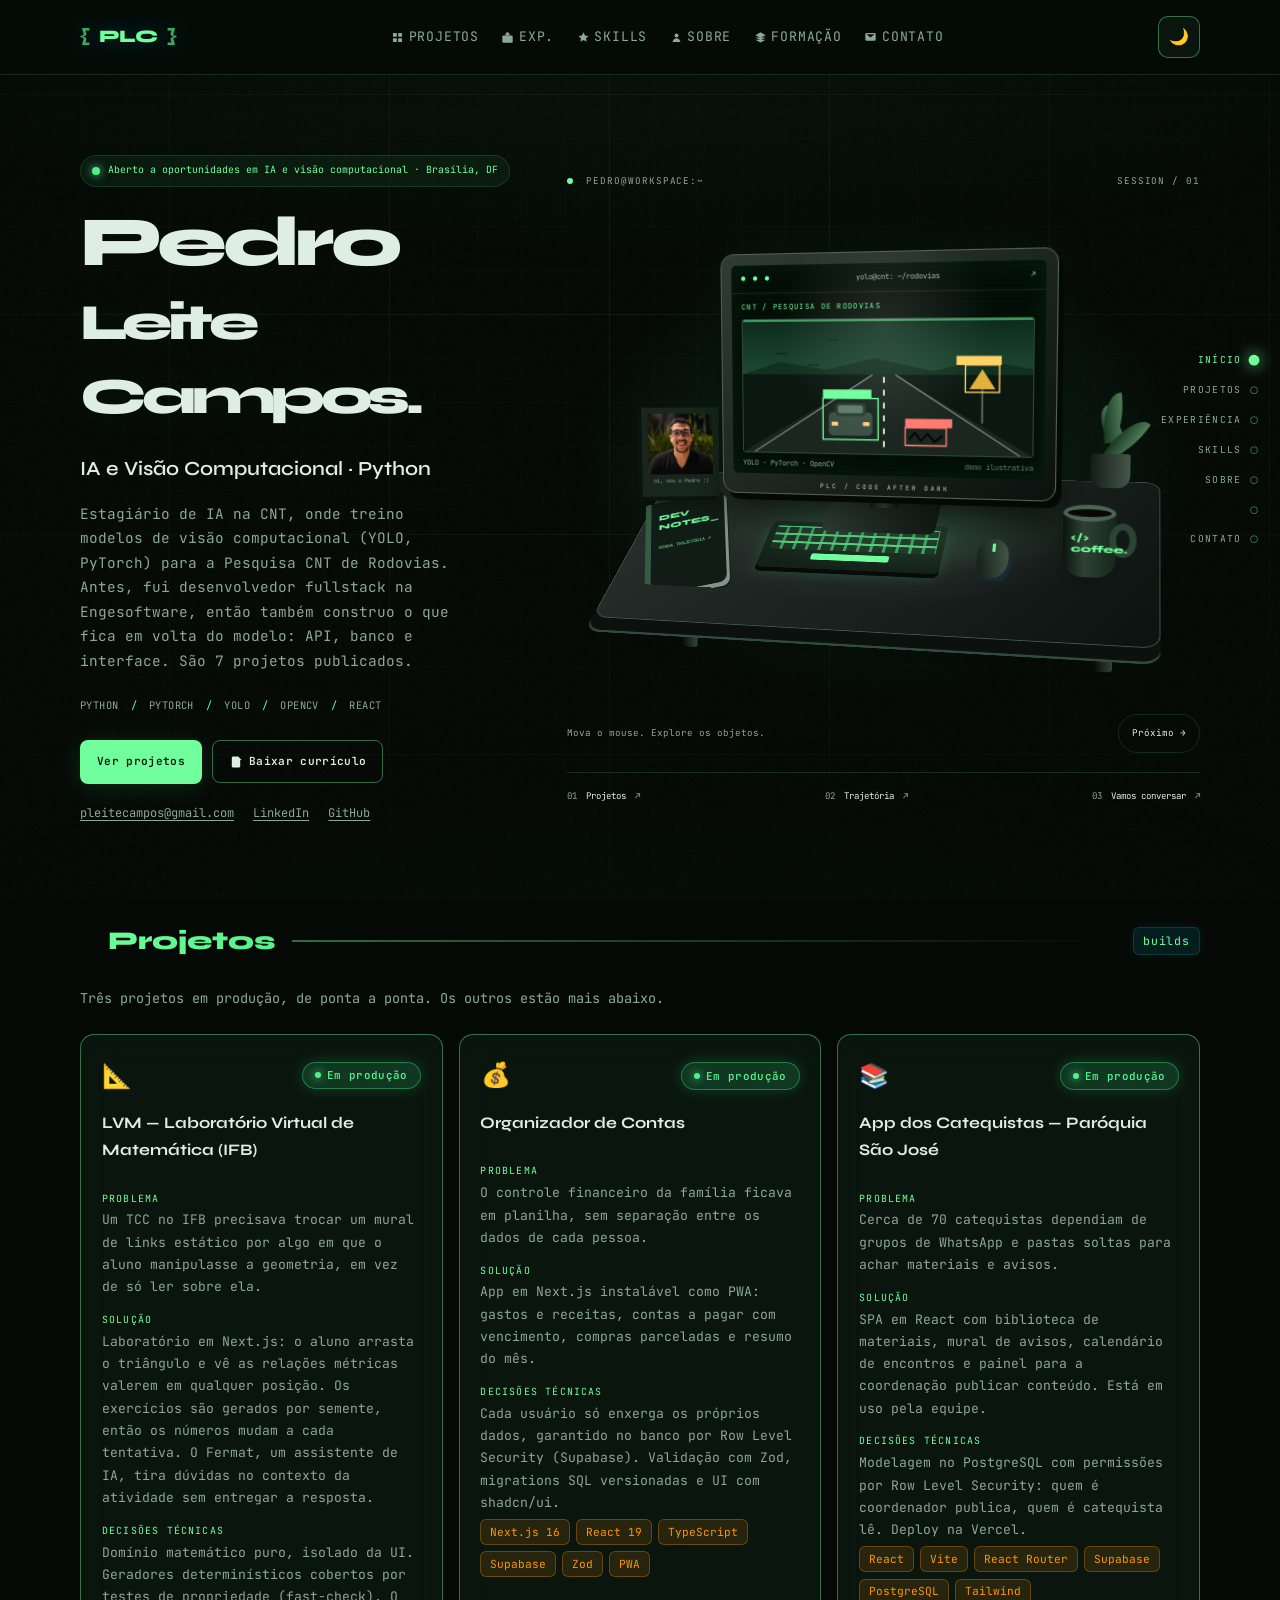
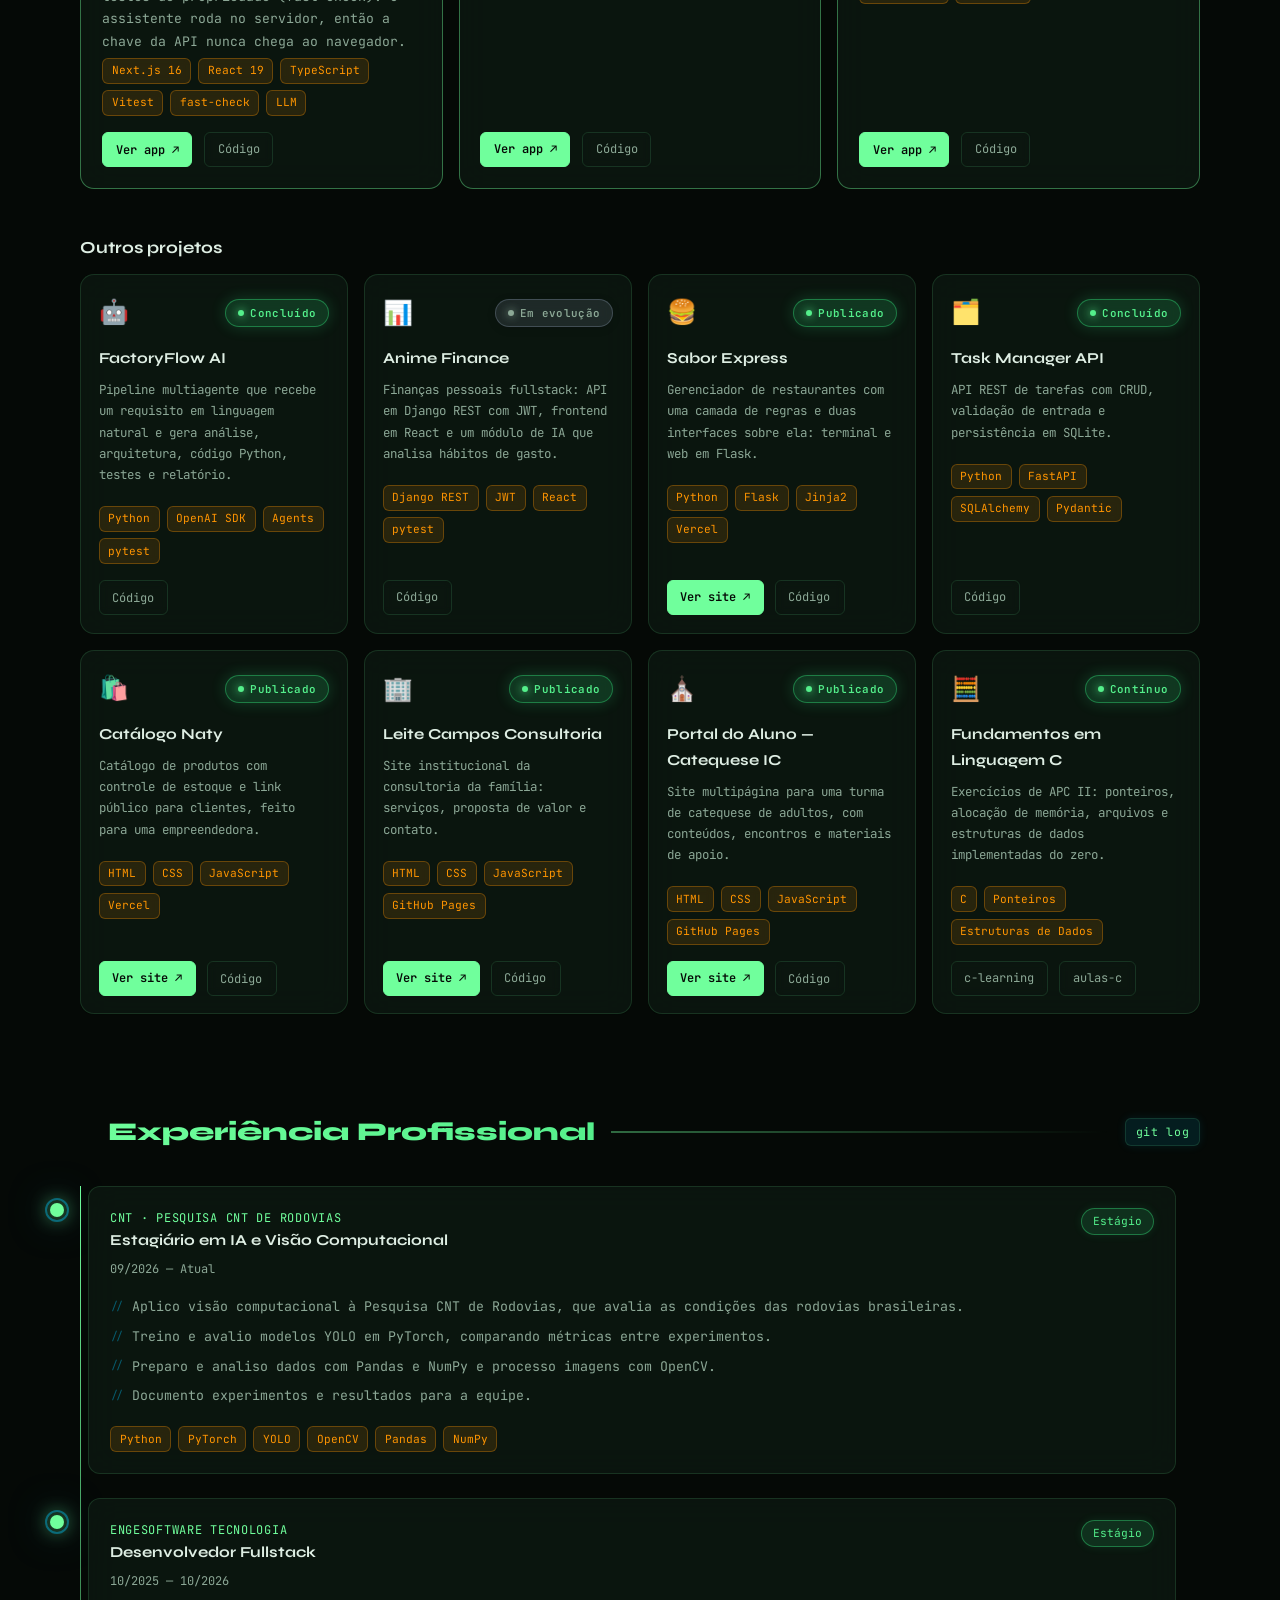
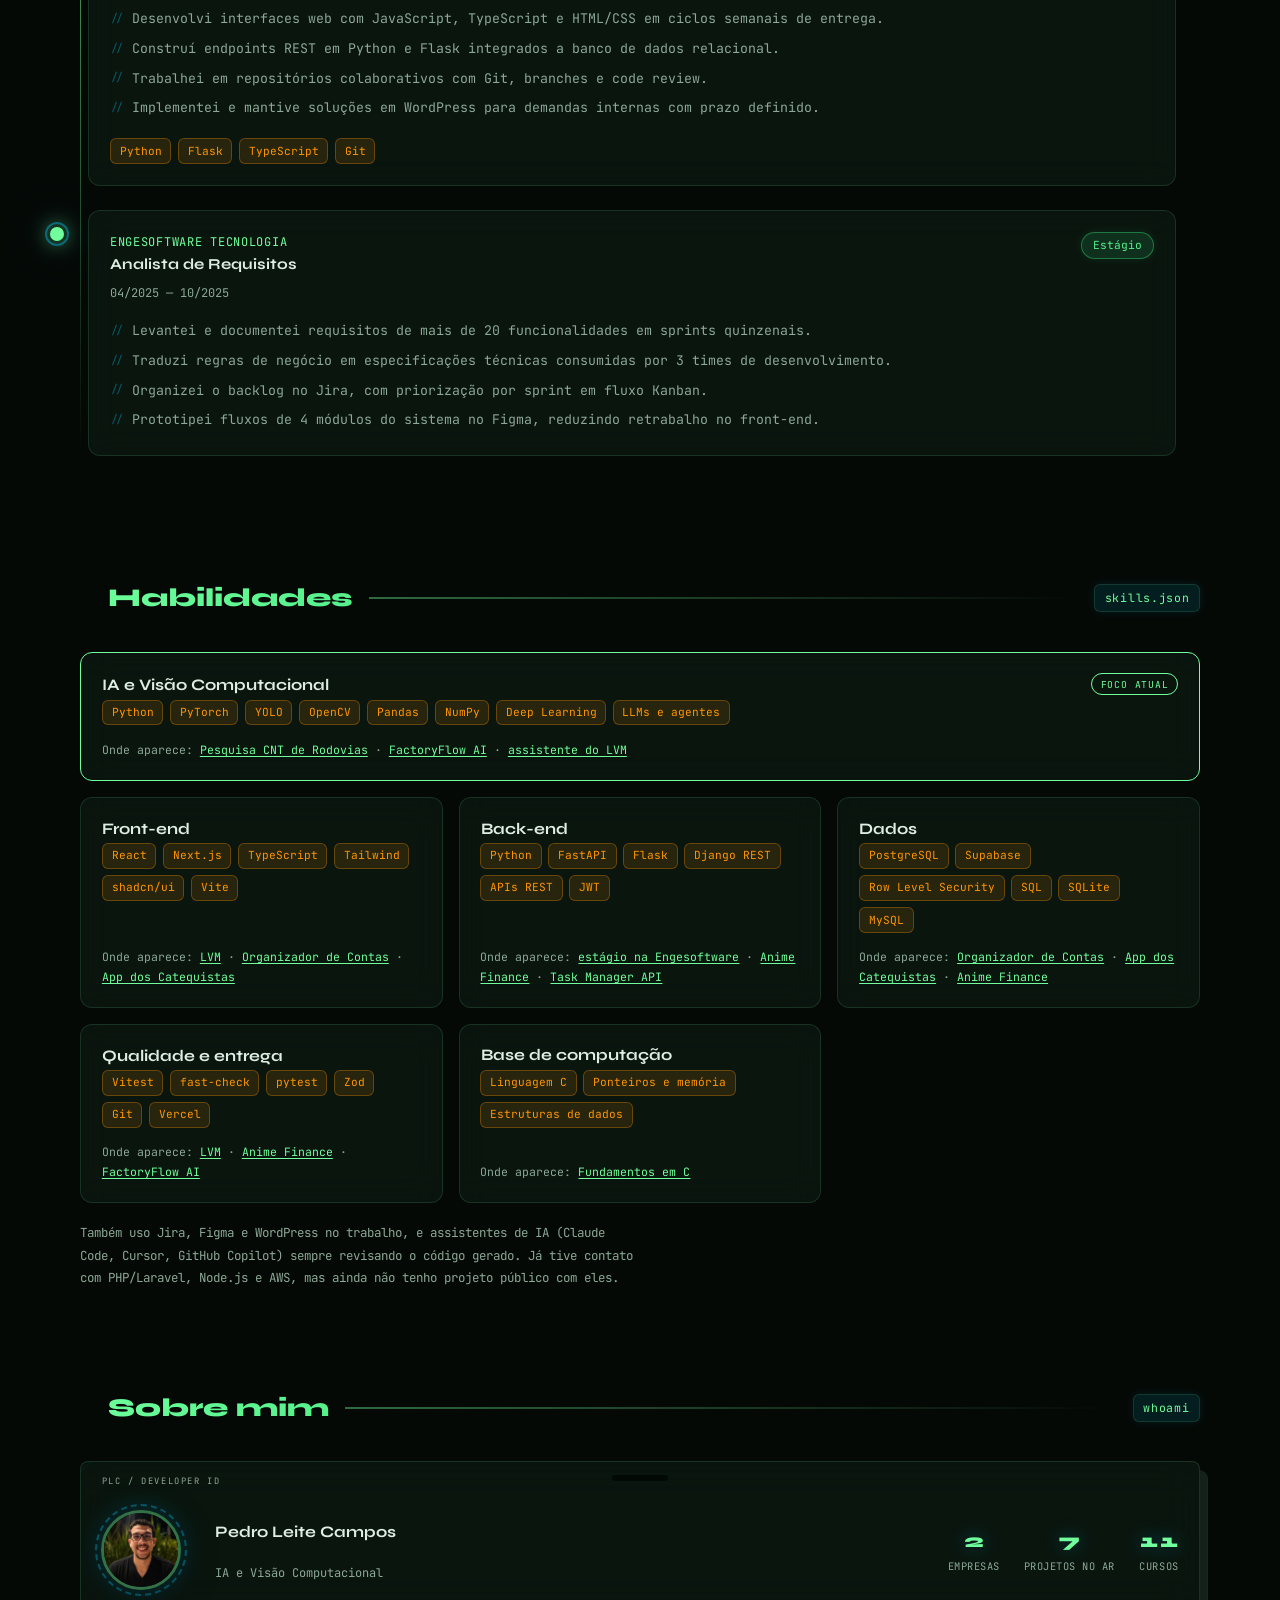
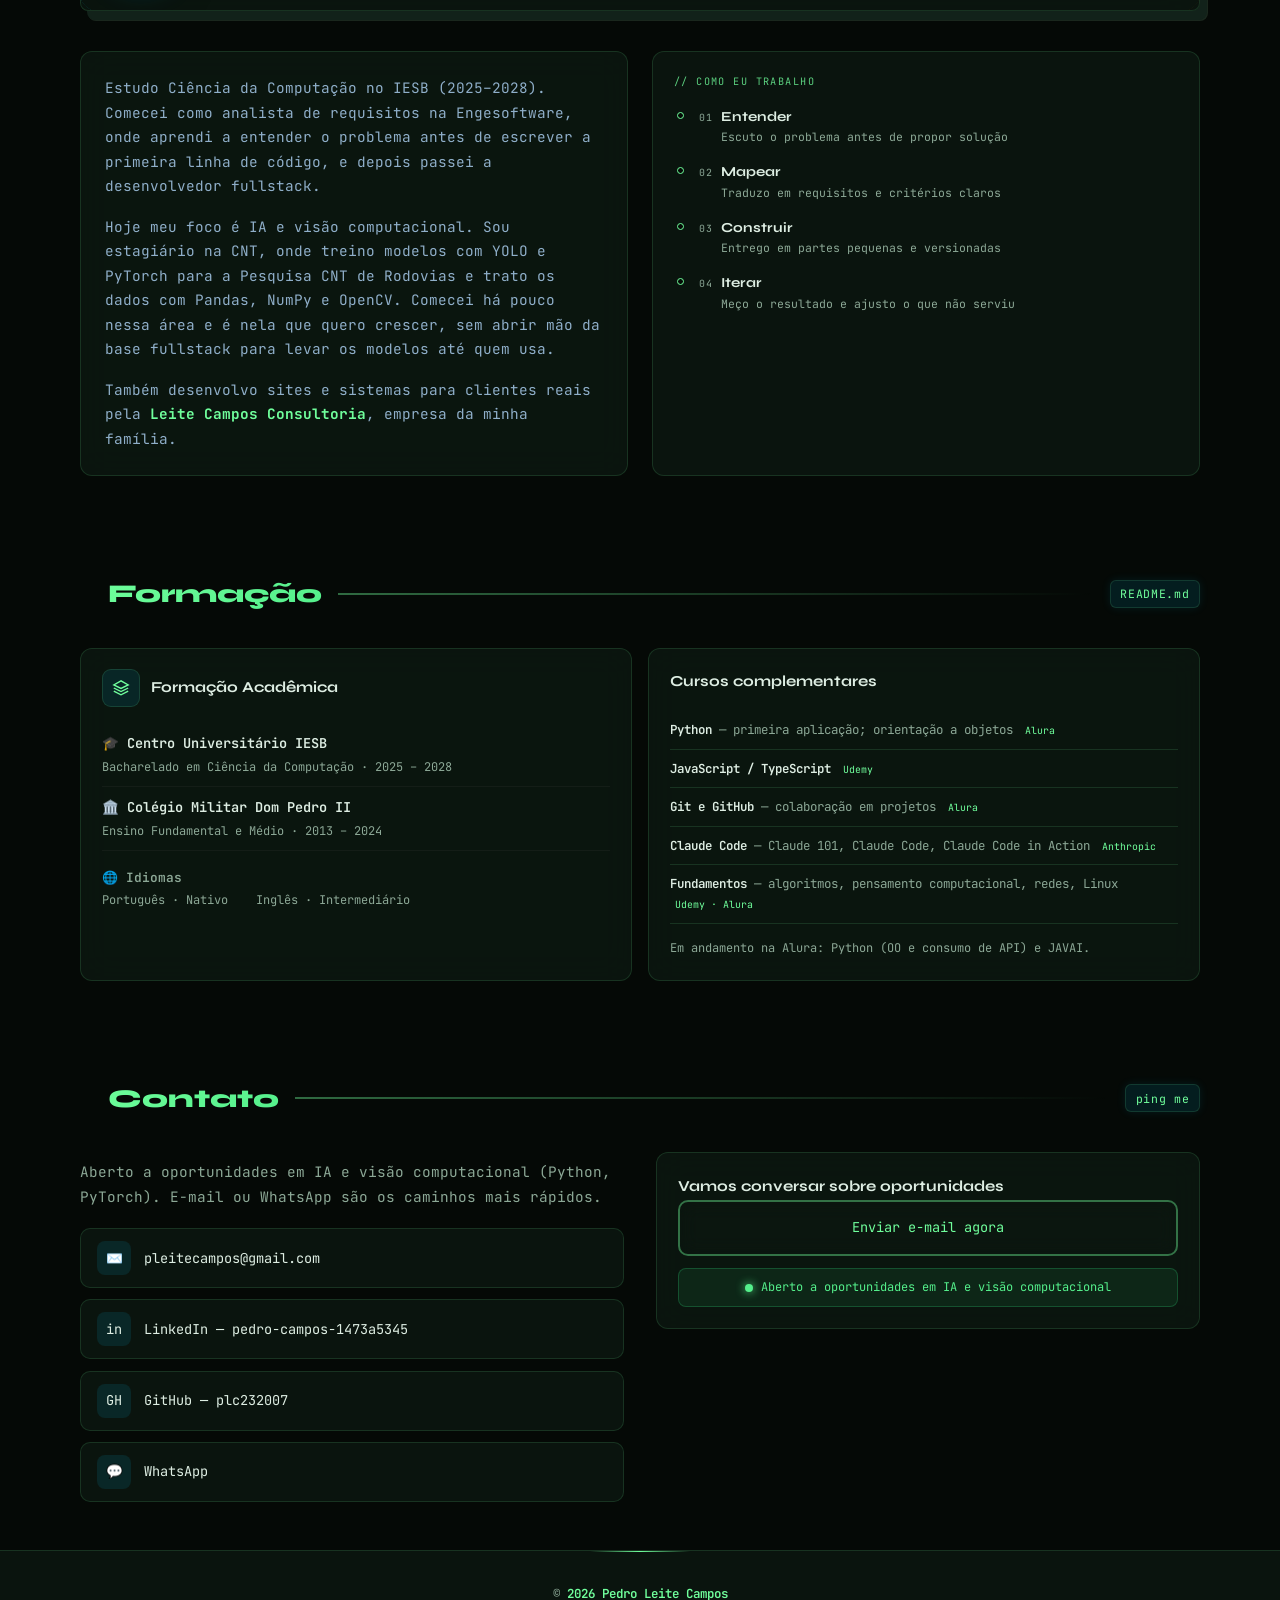
==== commit e4e0baa8: "feat: cena 3D do hero mais viva e ligada a visão computacional - Monitor abre com uma demo ilustrati" ====
--- a/index.html
+++ b/index.html
@@ -181,21 +181,54 @@
             <div class="workspace-heading"><span><i></i> PEDRO@WORKSPACE:~</span><span>SESSION / 01</span></div>
             <div class="workspace-stage" id="workspace-stage">
               <div class="room-halo" aria-hidden="true"></div>
+              <div class="desk-float">
               <div class="desk-scene" id="desk-scene">
                 <div class="desk-shadow" aria-hidden="true"></div>
                 <div class="desk-leg desk-leg-left" aria-hidden="true"></div>
                 <div class="desk-leg desk-leg-right" aria-hidden="true"></div>
                 <div class="desk-surface" aria-hidden="true"></div>
+                <div class="screen-spill" aria-hidden="true"></div>
                 <div class="desk-edge" aria-hidden="true"></div>
                 <div class="desk-mat" aria-hidden="true"></div>
                 <div class="monitor-foot" aria-hidden="true"></div>
                 <div class="monitor-neck" aria-hidden="true"></div>
-                <a class="desk-monitor desk-object" id="desk-monitor" href="#projetos" aria-label="Monitor: explorar projetos">
-                  <div class="monitor-screen">
-                    <div class="screen-toolbar"><span>● ● ●</span><span>pedro@portfolio: ~/projects</span><span>↗</span></div>
-                    <div class="screen-body">
+                <a class="desk-monitor desk-object" id="desk-monitor" href="#exp-cnt" aria-label="Monitor: visão computacional na Pesquisa CNT de Rodovias">
+                  <div class="monitor-screen" id="monitor-screen" data-mode="cv">
+                    <div class="screen-toolbar"><span>● ● ●</span><span id="screen-path">yolo@cnt: ~/rodovias</span><span>↗</span></div>
+                    <div class="screen-cv">
+                      <span class="screen-kicker">CNT / PESQUISA DE RODOVIAS</span>
+                      <svg class="cv-feed" viewBox="0 0 300 136" aria-hidden="true" focusable="false">
+                        <defs>
+                          <linearGradient id="cv-sky" x1="0" y1="0" x2="0" y2="1"><stop offset="0" stop-color="#0d2a1b" /><stop offset="1" stop-color="#1d4a30" /></linearGradient>
+                        </defs>
+                        <rect width="300" height="56" fill="url(#cv-sky)" />
+                        <polygon points="0,56 40,43 90,51 140,39 200,52 250,41 300,50 300,56" fill="#12301f" />
+                        <rect y="56" width="300" height="80" fill="#0b1711" />
+                        <polygon points="138,56 162,56 300,136 0,136" fill="#1b2620" />
+                        <line x1="138" y1="56" x2="12" y2="136" stroke="#7d8f80" stroke-width="1.2" />
+                        <line x1="162" y1="56" x2="288" y2="136" stroke="#7d8f80" stroke-width="1.2" />
+                        <line class="cv-lane" x1="150" y1="58" x2="150" y2="136" stroke="#d9e6c3" stroke-width="2" stroke-dasharray="6 7" />
+                        <g class="cv-car">
+                          <rect x="92" y="94" width="46" height="24" rx="5" fill="#3d5246" />
+                          <rect x="99" y="85" width="32" height="13" rx="4" fill="#2c3e33" />
+                          <rect x="102" y="87" width="26" height="8" rx="2" fill="#9fc7ae" opacity=".45" />
+                          <rect x="95" y="104" width="7" height="4" rx="1" fill="#ffcf7a" />
+                          <rect x="128" y="104" width="7" height="4" rx="1" fill="#ffcf7a" />
+                        </g>
+                        <line x1="250" y1="70" x2="250" y2="104" stroke="#55665a" stroke-width="2" />
+                        <polygon points="250,50 263,70 237,70" fill="#e0b23c" />
+                        <text x="250" y="68" text-anchor="middle" font-size="10" font-weight="700" fill="#2a2208">!</text>
+                        <polyline points="176,121 182,114 188,122 195,115 202,123 210,117" fill="none" stroke="#040806" stroke-width="2.2" />
+                        <g class="cv-det cv-det--car"><rect x="86" y="80" width="58" height="42" pathLength="100" /><rect class="cv-tag" x="86" y="71" width="51" height="9" /><text x="89" y="78">veículo 0.94</text></g>
+                        <g class="cv-det cv-det--sign"><rect x="233" y="46" width="34" height="27" pathLength="100" /><rect class="cv-tag" x="224" y="37" width="45" height="9" /><text x="227" y="44">placa 0.88</text></g>
+                        <g class="cv-det cv-det--crack"><rect x="172" y="109" width="42" height="18" pathLength="100" /><rect class="cv-tag" x="172" y="100" width="48" height="9" /><text x="175" y="107">trinca 0.81</text></g>
+                        <rect class="cv-scan" width="300" height="2" />
+                      </svg>
+                      <div class="cv-meta"><span>YOLO · PyTorch · OpenCV</span><span>demo ilustrativa</span></div>
+                    </div>
+                    <div class="screen-body" hidden>
                       <span class="screen-kicker">PROJECT / <span id="screen-number">01</span></span>
-                      <strong id="screen-title">LVM — Laboratório Virtual de Matemática</strong>
+                      <strong id="screen-title">LVM</strong>
                       <p id="screen-description">Geometria interativa com exercícios gerados por semente e assistente de IA.</p>
                       <div class="screen-terminal" aria-hidden="true"><span><b>const</b> developer = <em>"Pedro Campos"</em>;</span><span><b>focus</b>: [visão computacional, python, web]</span><span class="terminal-prompt">❯ explorar projeto</span></div>
                       <span class="screen-open">Conhecer projeto <span>↗</span></span>
@@ -211,10 +244,11 @@
                 <div class="desk-plant" aria-hidden="true"><i></i><i></i><i></i><span></span></div>
                 <span class="desk-sticker" aria-hidden="true">~/plc</span>
               </div>
+              </div>
             </div>
             <div class="workspace-controls">
               <p id="workspace-hint">Mova o mouse. Explore os objetos.</p>
-              <button type="button" id="workspace-next" hidden aria-label="Mostrar próximo projeto no monitor">Próximo projeto <span>→</span></button>
+              <button type="button" id="workspace-next" hidden aria-label="Mostrar o próximo item no monitor">Próximo <span>→</span></button>
             </div>
             <nav class="workspace-shortcuts" aria-label="Explorar o workspace">
               <a href="#projetos">01 <span>Projetos</span> ↗</a>
--- a/assets/css/workspace.css
+++ b/assets/css/workspace.css
@@ -58,7 +58,7 @@
 .workspace-heading i { display: inline-block; width: 6px; height: 6px; background: var(--desk-lime); border-radius: 50%; margin-right: 6px; }
 .workspace-stage { position: relative; aspect-ratio: 1.18; perspective: 1100px; isolation: isolate; overflow: clip; }
 .room-halo { position: absolute; inset: 5% -5% 0; background: radial-gradient(ellipse, #39ff8820, transparent 65%); pointer-events: none; }
-.desk-scene { position: absolute; width: 600px; height: 500px; left: 50%; top: 50%; transform-style: preserve-3d; transform: translate(-50%, -50%) scale(var(--scene-scale, .9)) rotateX(var(--desk-rx, -5deg)) rotateY(var(--desk-ry, -13deg)); transition: transform .25s ease-out; }
+.desk-scene { position: absolute; width: 600px; height: 500px; left: 50%; top: 50%; transform-style: preserve-3d; transform: translate(-50%, -50%) scale(var(--scene-scale, .9)) rotateX(calc(var(--desk-rx, -5deg) + var(--scroll-tilt, 0deg))) rotateY(var(--desk-ry, -13deg)); }
 .desk-scene > * { position: absolute; }
 .desk-shadow { width: 470px; height: 130px; background: #0007; filter: blur(25px); border-radius: 50%; left: 65px; top: 335px; transform: translateZ(-80px); }
 .desk-surface { left: 35px; top: 225px; width: 530px; height: 230px; border: 1px solid #46564d; border-radius: 15px; background: linear-gradient(125deg, #28322e, #171e1c 65%, #0b1310); transform: rotateX(58deg); box-shadow: 0 16px 0 #0a110e, 0 19px 0 #314c3b; }
@@ -110,8 +110,52 @@
 .desk-plant i:nth-child(2) { transform: rotate(35deg); left: 23px; top: -3px; }
 .desk-plant i:nth-child(3) { transform: rotate(-5deg); top: -22px; }
 .desk-sticker { left: 452px; top: 370px; font-size: 13px; background: #080e0a; color: #70ff9c; padding: 0 6px; transform: rotateX(58deg) rotateZ(-8deg) translateZ(20px); }
-.desk-object { transition: filter .2s, outline-color .2s; outline: 2px solid transparent; outline-offset: 5px; }
-.desk-object:hover, .desk-object:focus-visible { filter: brightness(1.15); outline-color: #70ff9c; }
+.desk-object { transition: filter .2s, outline-color .2s, translate .35s cubic-bezier(.2, .8, .2, 1.2); outline: 2px solid transparent; outline-offset: 5px; }
+.desk-object:hover, .desk-object:focus-visible { filter: brightness(1.15); outline-color: #70ff9c; translate: 0 -4px 18px; }
+/* Profundidade extra: flutuação ociosa, luz que segue o ponteiro e o monitor iluminando a mesa. */
+.desk-float { position: absolute; inset: 0; transform-style: preserve-3d; animation: desk-float 9s ease-in-out infinite; }
+@keyframes desk-float {
+  0%, 100% { transform: translate3d(0, 0, 0) rotateY(0deg); }
+  50% { transform: translate3d(0, -7px, 0) rotateY(1.6deg); }
+}
+.is-offscreen .desk-float, .is-offscreen .cv-feed * { animation-play-state: paused; }
+.desk-monitor { overflow: hidden; }
+.desk-monitor::after, .desk-surface::after { content: ''; position: absolute; inset: 0; border-radius: inherit; pointer-events: none; background: radial-gradient(circle at var(--lx, 50%) var(--ly, 30%), #ffffff1f, transparent 45%); mix-blend-mode: screen; }
+.desk-surface::after { background: radial-gradient(ellipse at var(--lx, 50%) calc(var(--ly, 30%) + 20%), #ffffff14, transparent 50%); }
+.screen-spill { left: 120px; top: 240px; width: 380px; height: 150px; border-radius: 50%; background: radial-gradient(ellipse, #70ff9c2e, transparent 70%); transform: rotateX(58deg) translateZ(2px); filter: blur(6px); animation: screen-spill 4.5s ease-in-out infinite; pointer-events: none; }
+@keyframes screen-spill { 50% { opacity: .55; } }
+
+/* Monitor em modo visão computacional: detecções no estilo YOLO desenhadas em SVG (ilustração). */
+.screen-cv { padding: 7px 10px 0; }
+.screen-cv[hidden], .screen-body[hidden] { display: none; }
+.screen-cv .screen-kicker { margin-bottom: 5px; }
+.cv-feed { display: block; width: 100%; height: auto; border: 1px solid #2c4a35; border-radius: 3px; background: #0b1711; }
+.cv-det rect:first-child { fill: none; stroke-width: 1.4; stroke-dasharray: 100; stroke-dashoffset: 0; }
+.cv-det .cv-tag { stroke: none; }
+.cv-det text { font: 700 6px var(--mono); fill: #04120a; }
+.cv-det--car rect:first-child { stroke: #70ff9c; } .cv-det--car .cv-tag { fill: #70ff9c; }
+.cv-det--sign rect:first-child { stroke: #ffd166; } .cv-det--sign .cv-tag { fill: #ffd166; }
+.cv-det--crack rect:first-child { stroke: #ff7b72; } .cv-det--crack .cv-tag { fill: #ff7b72; }
+.cv-det { animation: cv-det 6s ease-out infinite; }
+.cv-det rect:first-child { animation: cv-draw 6s ease-out infinite; }
+.cv-det--sign, .cv-det--sign rect:first-child { animation-delay: .7s; }
+.cv-det--crack, .cv-det--crack rect:first-child { animation-delay: 1.4s; }
+@keyframes cv-det { 0%, 12% { opacity: 0; } 18%, 88% { opacity: 1; } 100% { opacity: 0; } }
+@keyframes cv-draw { 0%, 12% { stroke-dashoffset: 100; } 26%, 100% { stroke-dashoffset: 0; } }
+.cv-scan { fill: #70ff9c; opacity: .55; animation: cv-scan 3s linear infinite; }
+@keyframes cv-scan { from { transform: translateY(0); } to { transform: translateY(134px); } }
+.cv-lane { animation: cv-lane 1.2s linear infinite; }
+@keyframes cv-lane { to { stroke-dashoffset: -13; } }
+.cv-meta { display: flex; justify-content: space-between; margin-top: 5px; font: 7px var(--mono); color: #86ad90; }
+.cv-meta span:last-child { color: #5f7f69; }
+
+/* Inclinação da mesa conforme o hero sai da tela (scroll-driven animation; navegadores sem suporte ignoram). */
+@property --scroll-tilt { syntax: '<angle>'; inherits: true; initial-value: 0deg; }
+@supports (animation-timeline: view()) {
+  .workspace-stage { animation: desk-scroll linear both; animation-timeline: view(); animation-range: exit 0% exit 100%; }
+  @keyframes desk-scroll { to { --scroll-tilt: 16deg; } }
+}
+
 .workspace-controls { display: flex; justify-content: space-between; gap: 1rem; align-items: center; margin-top: -.7rem; font-size: .58rem; color: var(--muted); }
 .workspace-controls button { background: transparent; color: var(--text); border: 1px solid var(--border); border-radius: 30px; padding: .65rem .8rem; font: inherit; cursor: pointer; }
 .workspace-controls button:hover { border-color: var(--cyan); }
@@ -147,6 +191,7 @@
 }
 @media (prefers-reduced-motion: reduce) {
   .desk-scene, .desk-object { transition: none; }
+  .desk-object:hover, .desk-object:focus-visible { translate: none; }
   .workspace-hero *, .workspace-hero *::before, .workspace-hero *::after { animation: none !important; }
   html { scroll-behavior: auto; }
 }
@@ -209,3 +254,11 @@
 .course-list strong { color: var(--text); font-weight: 600; }
 .course-src { display: inline-block; margin-left: .3rem; font: .62rem var(--mono); color: var(--cyan); }
 .course-wip { margin-top: .9rem; font-size: .75rem; color: var(--muted); }
+
+/* Tilt dos projetos em destaque: transição curta enquanto o cursor está sobre o card. */
+html.js-reveal .proj-card--featured.is-tilting, .proj-card--featured.is-tilting { transition: transform .12s ease-out, border-color .3s, box-shadow .3s; }
+.proj-card--featured { transform-style: preserve-3d; overflow: visible; }
+.proj-card--featured::before { border-radius: inherit; background: radial-gradient(circle at var(--mouse-x, 50%) var(--mouse-y, 50%), #70ff9c26, transparent 55%); }
+.proj-card--featured.is-tilting h3 { transform: translateZ(18px); }
+.proj-card--featured.is-tilting .proj-links { transform: translateZ(12px); }
+.proj-card--featured h3, .proj-card--featured .proj-links { transition: transform .3s ease-out; }
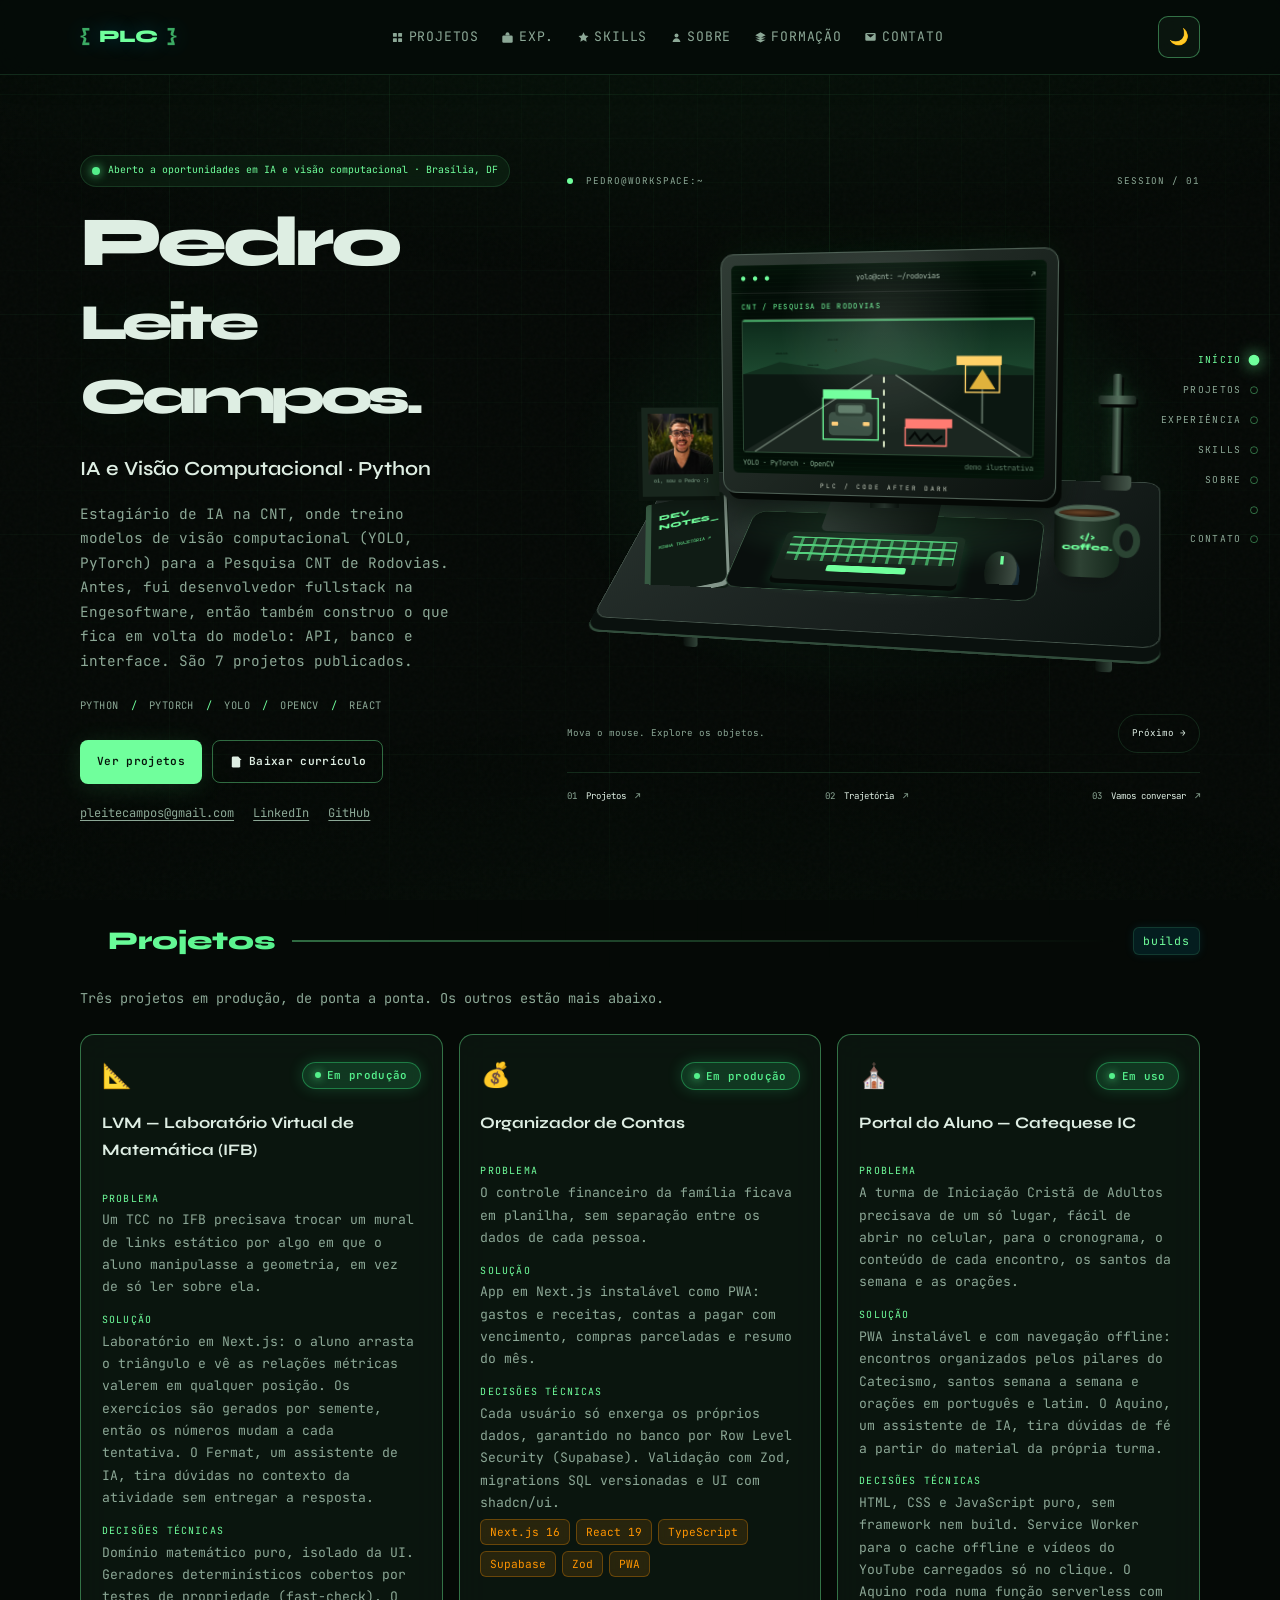
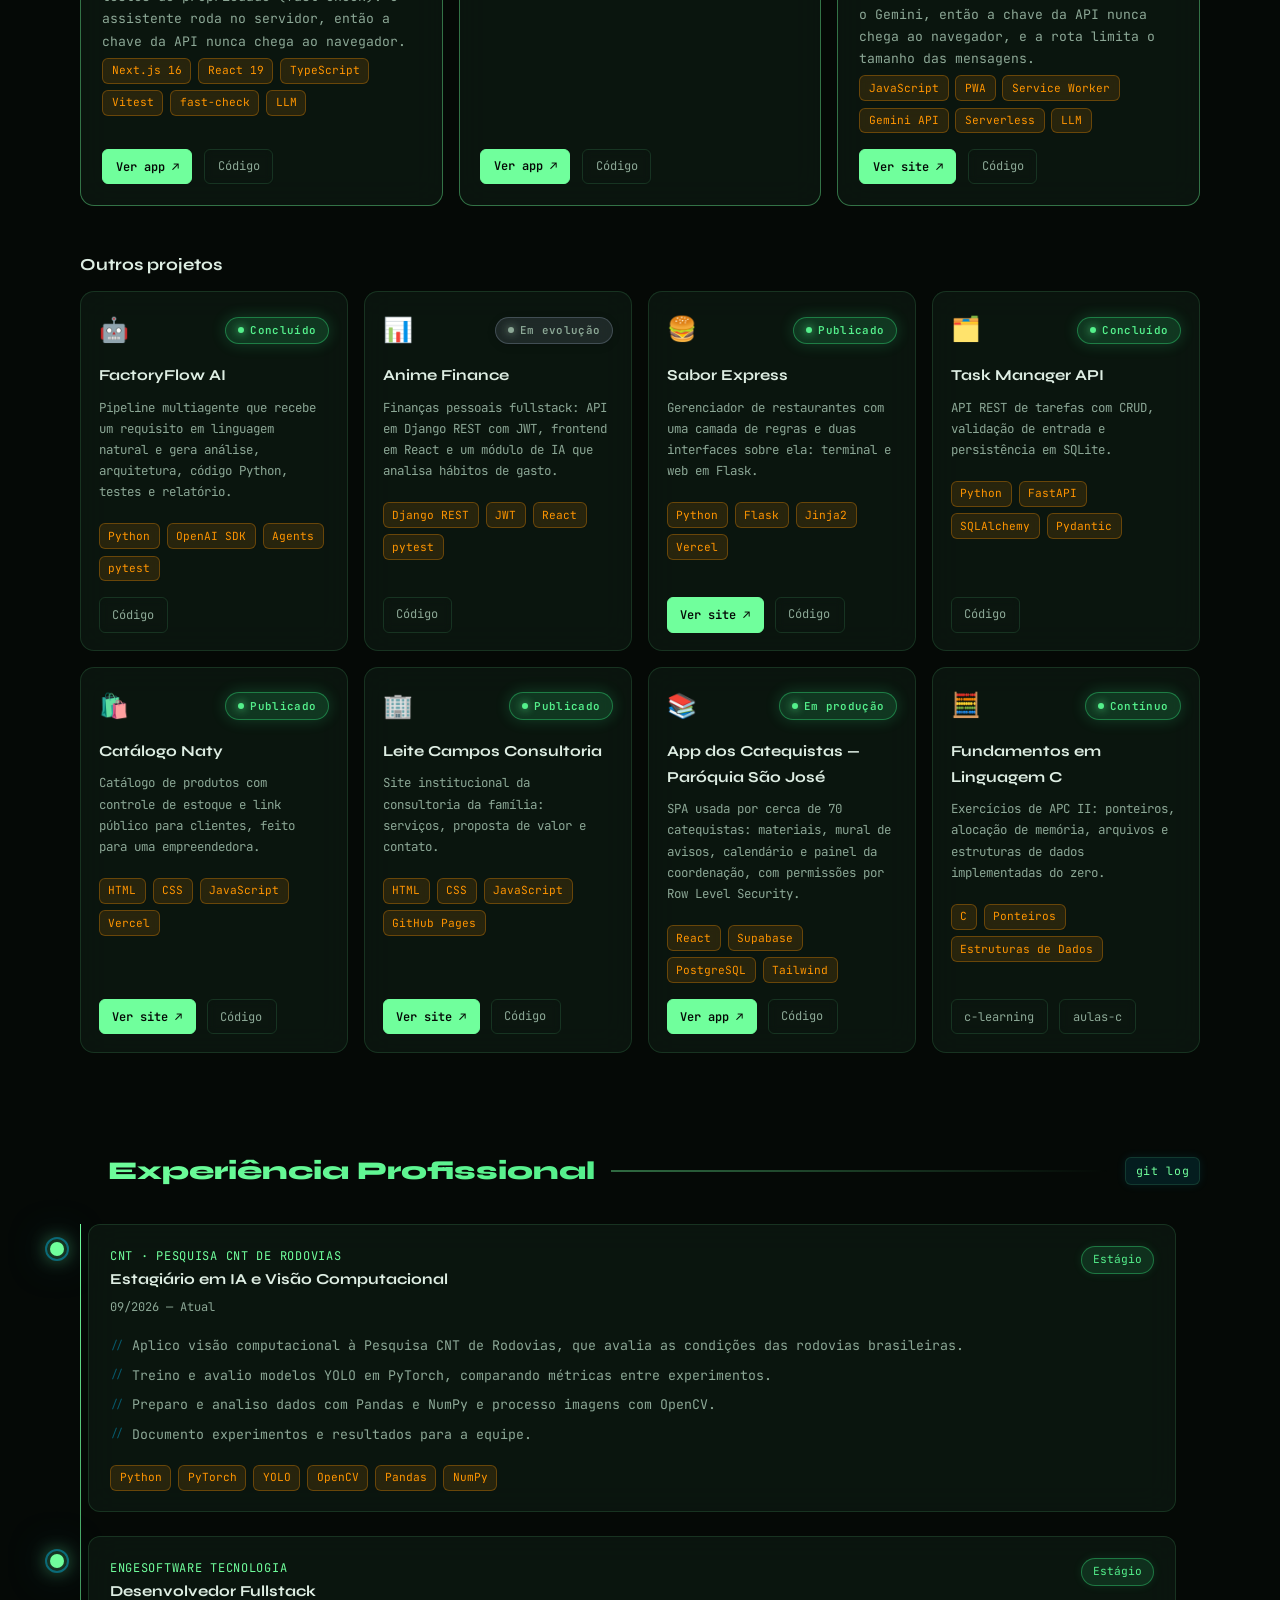
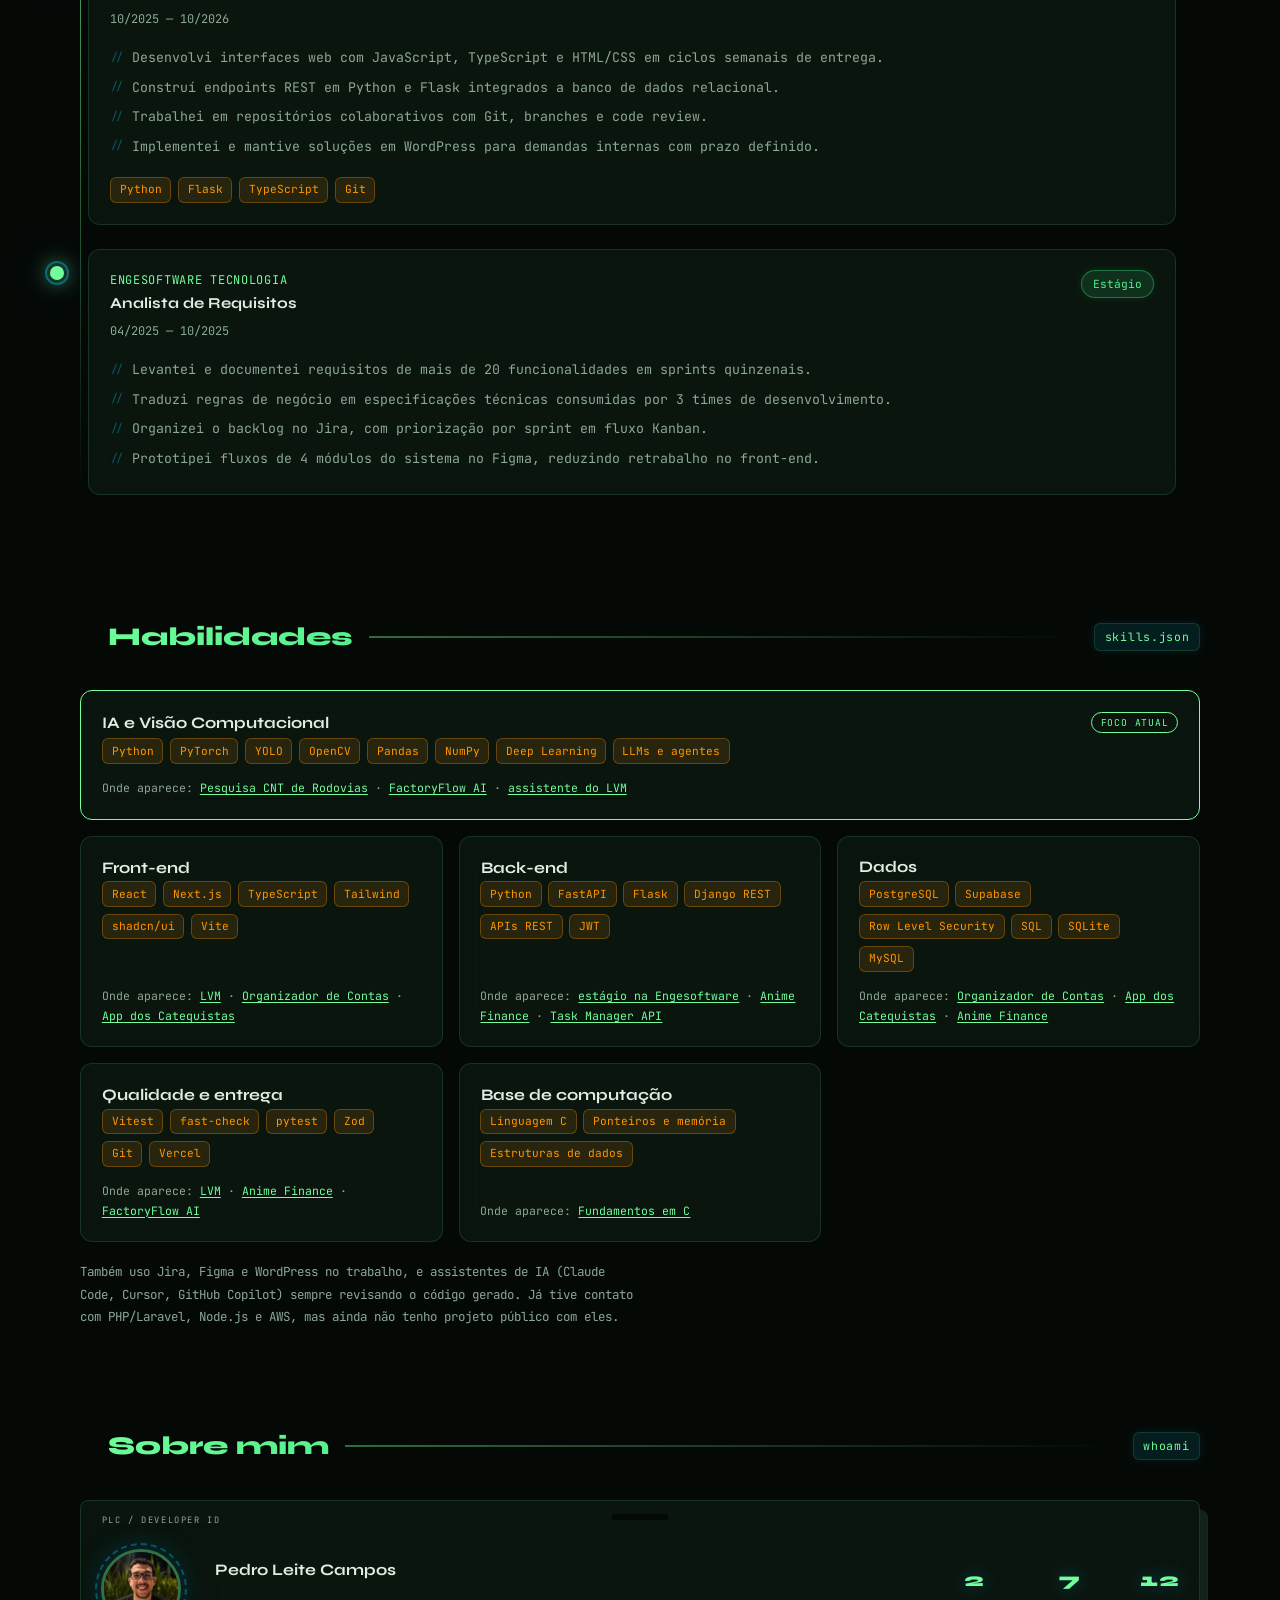
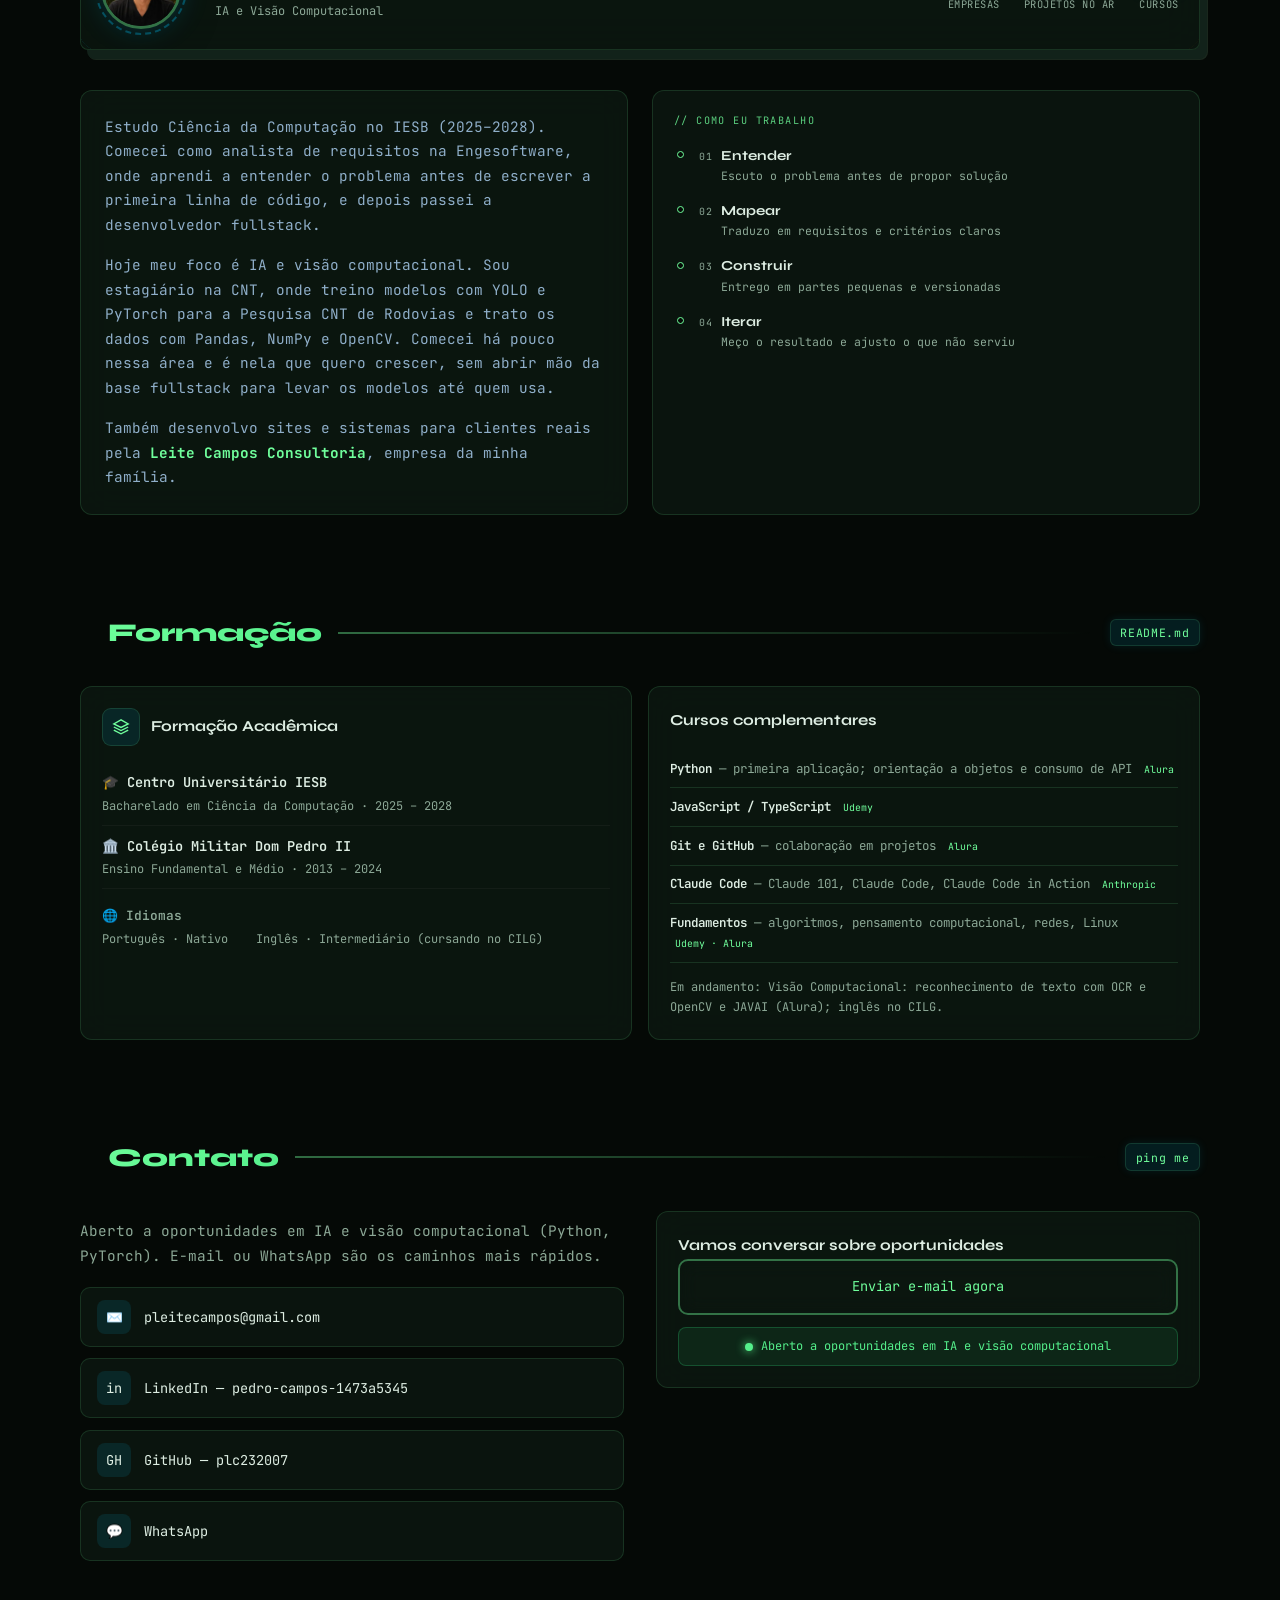
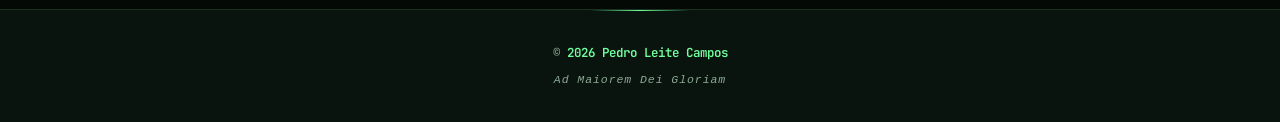
==== commit f414209b: "feat: ajustes na cena 3D, Portal do Aluno em destaque e cursos atualizados - Teclado, mouse e mousep" ====
--- a/index.html
+++ b/index.html
@@ -230,7 +230,7 @@
                       <span class="screen-kicker">PROJECT / <span id="screen-number">01</span></span>
                       <strong id="screen-title">LVM</strong>
                       <p id="screen-description">Geometria interativa com exercícios gerados por semente e assistente de IA.</p>
-                      <div class="screen-terminal" aria-hidden="true"><span><b>const</b> developer = <em>"Pedro Campos"</em>;</span><span><b>focus</b>: [visão computacional, python, web]</span><span class="terminal-prompt">❯ explorar projeto</span></div>
+                      <div class="screen-terminal" aria-hidden="true"><span><b>❯</b> python <em>train.py</em> --model plc-net</span><span>epoch <em id="train-epoch">20</em>/20 <b id="train-progress">██████████</b> loss <em id="train-loss">0.041</em></span><span><b>focus</b>: [visão comp., python, web]</span><span class="terminal-prompt">❯ explorar projeto</span><svg class="screen-net" viewBox="0 0 60 48"><g class="net-edges"><line x1="6" y1="10" x2="30" y2="6"/><line x1="6" y1="10" x2="30" y2="18"/><line x1="6" y1="10" x2="30" y2="30"/><line x1="6" y1="10" x2="30" y2="42"/><line x1="6" y1="24" x2="30" y2="6"/><line x1="6" y1="24" x2="30" y2="18"/><line x1="6" y1="24" x2="30" y2="30"/><line x1="6" y1="24" x2="30" y2="42"/><line x1="6" y1="38" x2="30" y2="6"/><line x1="6" y1="38" x2="30" y2="18"/><line x1="6" y1="38" x2="30" y2="30"/><line x1="6" y1="38" x2="30" y2="42"/><line x1="30" y1="6" x2="54" y2="17"/><line x1="30" y1="6" x2="54" y2="31"/><line x1="30" y1="18" x2="54" y2="17"/><line x1="30" y1="18" x2="54" y2="31"/><line x1="30" y1="30" x2="54" y2="17"/><line x1="30" y1="30" x2="54" y2="31"/><line x1="30" y1="42" x2="54" y2="17"/><line x1="30" y1="42" x2="54" y2="31"/></g><g class="net-nodes"><circle cx="6" cy="10" r="3" style="--d:0.00s"/><circle cx="6" cy="24" r="3" style="--d:0.12s"/><circle cx="6" cy="38" r="3" style="--d:0.24s"/><circle cx="30" cy="6" r="3" style="--d:0.35s"/><circle cx="30" cy="18" r="3" style="--d:0.47s"/><circle cx="30" cy="30" r="3" style="--d:0.59s"/><circle cx="30" cy="42" r="3" style="--d:0.71s"/><circle cx="54" cy="17" r="3" style="--d:0.70s"/><circle cx="54" cy="31" r="3" style="--d:0.82s"/></g></svg></div>
                       <span class="screen-open">Conhecer projeto <span>↗</span></span>
                     </div>
                   </div>
@@ -241,7 +241,7 @@
                 <a class="desk-notebook desk-object" href="#experiencia" aria-label="Caderno: conhecer minha trajetória"><span>DEV<br />NOTES_</span><small>MINHA TRAJETÓRIA ↗</small></a>
                 <a class="desk-photo desk-object" href="#sobre" aria-label="Porta-retrato: sobre Pedro"><img src="./assets/img/pedro.webp" alt="" width="320" height="320" /><span>oi, sou o Pedro :)</span></a>
                 <a class="desk-cup desk-object" href="#contato" aria-label="Caneca: vamos conversar"><span>&lt;/&gt;<br />coffee.</span></a>
-                <div class="desk-plant" aria-hidden="true"><i></i><i></i><i></i><span></span></div>
+                <div class="desk-crucifix" aria-hidden="true"><i></i><i></i><span></span></div>
                 <span class="desk-sticker" aria-hidden="true">~/plc</span>
               </div>
               </div>
@@ -334,35 +334,35 @@
                 <a class="proj-link" href="https://github.com/plc232007/organizador-contas" target="_blank" rel="noreferrer">Código</a>
               </div>
             </article>
-            <article id="proj-catequistas" class="proj-card proj-card--featured">
-              <div class="proj-top">
-                <span class="proj-icon" aria-hidden="true">📚</span>
-                <span class="proj-status proj-status-live">Em produção</span>
-              </div>
-
-              <h3>App dos Catequistas — Paróquia São José</h3>
+            <article id="proj-portal-aluno" class="proj-card proj-card--featured">
+              <div class="proj-top">
+                <span class="proj-icon" aria-hidden="true">⛪</span>
+                <span class="proj-status proj-status-live">Em uso</span>
+              </div>
+
+              <h3>Portal do Aluno — Catequese IC</h3>
 
               <dl class="proj-case">
                 <dt>Problema</dt>
-                <dd>Cerca de 70 catequistas dependiam de grupos de WhatsApp e pastas soltas para achar materiais e avisos.</dd>
+                <dd>A turma de Iniciação Cristã de Adultos precisava de um só lugar, fácil de abrir no celular, para o cronograma, o conteúdo de cada encontro, os santos da semana e as orações.</dd>
                 <dt>Solução</dt>
-                <dd>SPA em React com biblioteca de materiais, mural de avisos, calendário de encontros e painel para a coordenação publicar conteúdo. Está em uso pela equipe.</dd>
+                <dd>PWA instalável e com navegação offline: encontros organizados pelos pilares do Catecismo, santos semana a semana e orações em português e latim. O Aquino, um assistente de IA, tira dúvidas de fé a partir do material da própria turma.</dd>
                 <dt>Decisões técnicas</dt>
-                <dd>Modelagem no PostgreSQL com permissões por Row Level Security: quem é coordenador publica, quem é catequista lê. Deploy na Vercel.</dd>
+                <dd>HTML, CSS e JavaScript puro, sem framework nem build. Service Worker para o cache offline e vídeos do YouTube carregados só no clique. O Aquino roda numa função serverless com o Gemini, então a chave da API nunca chega ao navegador, e a rota limita o tamanho das mensagens.</dd>
               </dl>
 
               <div class="proj-techs">
-                <span class="tech-pill">React</span>
-                <span class="tech-pill">Vite</span>
-                <span class="tech-pill">React Router</span>
-                <span class="tech-pill">Supabase</span>
-                <span class="tech-pill">PostgreSQL</span>
-                <span class="tech-pill">Tailwind</span>
-              </div>
-
-              <div class="proj-links">
-                <a class="proj-link proj-link--primary" href="https://app-catequese-taupe.vercel.app" target="_blank" rel="noreferrer">Ver app ↗</a>
-                <a class="proj-link" href="https://github.com/plc232007/app-catequese" target="_blank" rel="noreferrer">Código</a>
+                <span class="tech-pill">JavaScript</span>
+                <span class="tech-pill">PWA</span>
+                <span class="tech-pill">Service Worker</span>
+                <span class="tech-pill">Gemini API</span>
+                <span class="tech-pill">Serverless</span>
+                <span class="tech-pill">LLM</span>
+              </div>
+
+              <div class="proj-links">
+                <a class="proj-link proj-link--primary" href="https://catequese-adultos-icv1.vercel.app/" target="_blank" rel="noreferrer">Ver site ↗</a>
+                <a class="proj-link" href="https://github.com/plc232007/catequese-adultos-ic" target="_blank" rel="noreferrer">Código</a>
               </div>
             </article>
           </div>
@@ -474,22 +474,22 @@
                 <a class="proj-link" href="https://github.com/plc232007/leite-campos" target="_blank" rel="noreferrer">Código</a>
               </div>
             </article>
-            <article class="proj-card proj-card--compact">
-              <div class="proj-top">
-                <span class="proj-icon" aria-hidden="true">⛪</span>
-                <span class="proj-status proj-status-live">Publicado</span>
-              </div>
-              <h3>Portal do Aluno — Catequese IC</h3>
-              <p class="proj-description">Site multipágina para uma turma de catequese de adultos, com conteúdos, encontros e materiais de apoio.</p>
-              <div class="proj-techs">
-                <span class="tech-pill">HTML</span>
-                <span class="tech-pill">CSS</span>
-                <span class="tech-pill">JavaScript</span>
-                <span class="tech-pill">GitHub Pages</span>
-              </div>
-              <div class="proj-links">
-                <a class="proj-link proj-link--primary" href="https://plc232007.github.io/catequese-adultos-ic/" target="_blank" rel="noreferrer">Ver site ↗</a>
-                <a class="proj-link" href="https://github.com/plc232007/catequese-adultos-ic" target="_blank" rel="noreferrer">Código</a>
+            <article id="proj-catequistas" class="proj-card proj-card--compact">
+              <div class="proj-top">
+                <span class="proj-icon" aria-hidden="true">📚</span>
+                <span class="proj-status proj-status-live">Em produção</span>
+              </div>
+              <h3>App dos Catequistas — Paróquia São José</h3>
+              <p class="proj-description">SPA usada por cerca de 70 catequistas: materiais, mural de avisos, calendário e painel da coordenação, com permissões por Row Level Security.</p>
+              <div class="proj-techs">
+                <span class="tech-pill">React</span>
+                <span class="tech-pill">Supabase</span>
+                <span class="tech-pill">PostgreSQL</span>
+                <span class="tech-pill">Tailwind</span>
+              </div>
+              <div class="proj-links">
+                <a class="proj-link proj-link--primary" href="https://app-catequese-taupe.vercel.app" target="_blank" rel="noreferrer">Ver app ↗</a>
+                <a class="proj-link" href="https://github.com/plc232007/app-catequese" target="_blank" rel="noreferrer">Código</a>
               </div>
             </article>
             <article id="proj-c" class="proj-card proj-card--compact">
@@ -736,7 +736,7 @@
                 <div class="stat-lbl">Projetos no ar</div>
               </div>
               <div class="stat-item">
-                <div class="stat-num">11</div>
+                <div class="stat-num">12</div>
                 <div class="stat-lbl">Cursos</div>
               </div>
             </div>
@@ -824,7 +824,7 @@
 
               <div class="edu-entry edu-entry-no-border">
                 <div class="edu-inst edu-inst-muted">🌐 Idiomas</div>
-                <div class="edu-detail">Português · Nativo &nbsp;&nbsp; Inglês · Intermediário</div>
+                <div class="edu-detail">Português · Nativo &nbsp;&nbsp; Inglês · Intermediário (cursando no CILG)</div>
               </div>
             </div>
 
@@ -834,13 +834,13 @@
               </div>
 
               <ul class="course-list">
-                <li><strong>Python</strong> — primeira aplicação; orientação a objetos <span class="course-src">Alura</span></li>
+                <li><strong>Python</strong> — primeira aplicação; orientação a objetos e consumo de API <span class="course-src">Alura</span></li>
                 <li><strong>JavaScript / TypeScript</strong> <span class="course-src">Udemy</span></li>
                 <li><strong>Git e GitHub</strong> — colaboração em projetos <span class="course-src">Alura</span></li>
                 <li><strong>Claude Code</strong> — Claude 101, Claude Code, Claude Code in Action <span class="course-src">Anthropic</span></li>
                 <li><strong>Fundamentos</strong> — algoritmos, pensamento computacional, redes, Linux <span class="course-src">Udemy · Alura</span></li>
               </ul>
-              <p class="course-wip">Em andamento na Alura: Python (OO e consumo de API) e JAVAI.</p>
+              <p class="course-wip">Em andamento: Visão Computacional: reconhecimento de texto com OCR e OpenCV e JAVAI (Alura); inglês no CILG.</p>
             </div>
           </div>
         </div>
@@ -902,6 +902,7 @@
     <footer class="footer">
       <div class="container">
         <p>© <span id="year"></span> <span>Pedro Leite Campos</span></p>
+        <p class="footer-motto"><em>Ad Maiorem Dei Gloriam</em></p>
       </div>
     </footer>
   </div>
--- a/assets/css/style.css
+++ b/assets/css/style.css
@@ -1380,6 +1380,12 @@
 
 .footer p {
   transition: all 0.3s ease;
+}
+
+.footer .footer-motto {
+  margin-top: 0.4rem;
+  font-size: 0.72rem;
+  letter-spacing: 0.08em;
 }
 
 .footer:hover p {
--- a/assets/css/workspace.css
+++ b/assets/css/workspace.css
@@ -65,7 +65,7 @@
 .desk-edge { top: 397px; left: 72px; width: 460px; height: 3px; background: linear-gradient(90deg, transparent, #70ff9c66, transparent); }
 .desk-leg { top: 365px; height: 92px; width: 16px; background: linear-gradient(90deg, #0b120e, #324439); border-radius: 0 0 4px 4px; transform: translateZ(-20px); }
 .desk-leg-left { left: 78px; } .desk-leg-right { right: 78px; }
-.desk-mat { left: 155px; top: 310px; width: 300px; height: 115px; border-radius: 14px; background: #090f0d; border: 1px solid #3c5945; transform: rotateX(58deg) translateZ(15px); }
+.desk-mat { left: 155px; top: 310px; width: 300px; height: 115px; border-radius: 14px; background: #090f0d; border: 1px solid #3c5945; transform: rotateX(58deg) translateZ(30px); }
 .monitor-foot { left: 244px; top: 295px; width: 112px; height: 53px; background: linear-gradient(110deg, #37463e, #111a15); transform: rotateX(58deg) translateZ(18px); border-radius: 8px; }
 .monitor-neck { left: 286px; top: 245px; width: 29px; height: 71px; background: linear-gradient(90deg, #17231b, #425349, #0f1813); }
 .desk-monitor { left: 146px; top: 54px; width: 324px; height: 231px; padding: 10px 10px 0; border-radius: 13px; background: linear-gradient(140deg, #303c35, #0b110e); border: 1px solid #506257; box-shadow: 5px 6px 0 #050906, 0 18px 35px #0009, 0 0 45px #43ff7610; transform: translateZ(35px); color: #e8eee0; }
@@ -84,15 +84,23 @@
 .screen-terminal .terminal-prompt { color: #70ff9c; }
 .screen-terminal .terminal-prompt::after { content: ''; display: inline-block; width: 5px; height: 9px; margin-left: 4px; background: #70ff9c; vertical-align: middle; animation: workspace-caret 1.2s steps(1) infinite; }
 @keyframes workspace-caret { 50% { opacity: 0; } }
+/* Treino fictício de modelo nos slides de projeto. */
+.screen-terminal { position: relative; }
+#train-progress { margin: 0 3px; letter-spacing: -1px; text-shadow: 0 0 6px #70ff9c88; }
+.screen-net { position: absolute; right: 8px; top: 50%; width: 58px; height: 46px; transform: translateY(-50%); overflow: visible; }
+.screen-net line { stroke: #2f6b42; stroke-width: .6; stroke-dasharray: 2 3; animation: net-flow 1.6s linear infinite; }
+.screen-net circle { fill: #07150b; stroke: #70ff9c; stroke-width: 1; animation: net-pulse 2.4s ease-in-out var(--d) infinite; }
+@keyframes net-flow { to { stroke-dashoffset: -10; } }
+@keyframes net-pulse { 50% { fill: #70ff9c; filter: drop-shadow(0 0 3px #70ff9c); } }
 .monitor-screen { background: repeating-linear-gradient(0deg, transparent 0 3px, #102b161f 3px 4px), #030d07; box-shadow: inset 0 0 24px #47ff7312; }
 .screen-body { padding-top: 10px; }
 .screen-body strong { color: #8dffad; text-shadow: 0 0 12px #4cff7933; }
 .screen-open { font-size: 8px; display: flex; justify-content: space-between; margin-top: 6px; color: #70ff9c; }
 .monitor-brand { display: block; font-size: 6px; letter-spacing: 2px; text-align: center; margin-top: 6px; color: #d0d9c9; }
-.desk-keyboard { left: 181px; top: 324px; width: 181px; height: 69px; border-radius: 6px; padding: 7px; background: #142019; transform: rotateX(58deg) translateZ(25px); box-shadow: 0 6px 0 #060b08, 0 8px 14px #39ff8822; }
+.desk-keyboard { left: 200px; top: 352px; width: 181px; height: 69px; border-radius: 6px; padding: 7px; background: #142019; transform: rotateX(58deg) translateZ(48px); box-shadow: 0 6px 0 #060b08, 0 8px 14px #39ff8822; }
 .desk-keyboard div { height: 35px; background: repeating-linear-gradient(0deg, transparent 0 9px, #53d17d 9px 12px), repeating-linear-gradient(90deg, #1a2b20 0 10px, #3f9d5d 10px 13px); border-radius: 2px; }
 .desk-keyboard span { display: block; width: 78px; height: 9px; border-radius: 2px; background: #70ff9c; margin: 5px auto; }
-.desk-mouse { left: 395px; top: 337px; width: 30px; height: 42px; border-radius: 45%; background: linear-gradient(90deg, #111b15, #415046); transform: rotateX(40deg) translateZ(24px); box-shadow: 3px 5px 0 #172b35; }
+.desk-mouse { left: 405px; top: 362px; width: 30px; height: 42px; border-radius: 45%; background: linear-gradient(90deg, #111b15, #415046); transform: rotateX(40deg) translateZ(50px); box-shadow: 3px 5px 0 #172b35; }
 .desk-mouse::before { content: ''; position: absolute; top: 5px; left: 14px; height: 9px; width: 3px; background: #70ff9c; }
 .desk-notebook { left: 58px; top: 302px; width: 83px; height: 113px; padding: 15px 8px; border-radius: 3px 8px 8px 3px; background: #101c15; border-left: 6px solid #375a43; color: #70ff9c; transform: rotateX(43deg) rotateZ(-16deg) translateZ(30px); box-shadow: 3px 5px 0 #83958a, 4px 8px 0 #111e15; }
 .desk-notebook > span { font-family: var(--display); font-size: 9px; line-height: 1.3; font-weight: 800; display: block; }
@@ -100,15 +108,15 @@
 .desk-photo { left: 53px; top: 202px; width: 75px; height: 88px; background: #18261d; padding: 6px; transform: rotateY(18deg) translateZ(38px); box-shadow: -4px 4px 0 #0a130d, 0 8px 15px #0004; }
 .desk-photo img { width: 100%; height: 60px; object-fit: cover; object-position: center 25%; display: block; }
 .desk-photo span { display: block; color: #90b69c; font-size: 5px; text-align: center; padding-top: 3px; }
-.desk-cup { left: 478px; top: 291px; width: 47px; height: 60px; border-radius: 5px 5px 17px 17px; background: linear-gradient(90deg, #0b140e, #2e4234 40%, #15271b); color: #70ff9c; transform: translateZ(50px); box-shadow: 0 8px 15px #0003; }
-.desk-cup::before { content: ''; position: absolute; top: -6px; left: 0; width: 47px; height: 15px; border-radius: 50%; background: #080705; border: 4px solid #4d6554; }
+.desk-cup { left: 470px; top: 291px; width: 58px; height: 60px; border-radius: 5px 5px 17px 17px; background: linear-gradient(90deg, #0b140e, #2e4234 40%, #15271b); color: #70ff9c; transform: translateZ(50px); box-shadow: 0 8px 15px #0003; }
+.desk-cup::before { content: ''; position: absolute; top: -6px; left: 0; width: 58px; height: 15px; border-radius: 50%; box-sizing: border-box; background: radial-gradient(ellipse at 40% 45%, #6b4426, #2a1a0e 70%); border: 4px solid #4d6554; }
 .desk-cup::after { content: ''; position: absolute; right: -18px; top: 10px; width: 24px; height: 31px; border: 6px solid #2b4433; border-radius: 50%; z-index: -1; }
-.desk-cup span { display: block; font: 800 9px/1.15 var(--display); padding: 19px 7px 0; }
-.desk-plant { left: 500px; top: 208px; width: 42px; height: 66px; transform: translateZ(10px); }
-.desk-plant span { position: absolute; bottom: 0; width: 36px; height: 32px; border-radius: 3px 3px 12px 12px; background: linear-gradient(90deg, #141d18, #46574b); }
-.desk-plant i { position: absolute; width: 19px; height: 46px; border-radius: 90% 0 90% 0; background: linear-gradient(90deg, #173822, #527d59); top: -10px; left: 10px; transform: rotate(-35deg); }
-.desk-plant i:nth-child(2) { transform: rotate(35deg); left: 23px; top: -3px; }
-.desk-plant i:nth-child(3) { transform: rotate(-5deg); top: -22px; }
+.desk-cup span { display: block; font: 800 8px/1.15 var(--display); padding: 19px 0 0; text-align: center; }
+.desk-crucifix { left: 503px; top: 168px; width: 40px; height: 108px; transform: translateZ(10px); }
+.desk-crucifix i { position: absolute; border-radius: 2px; background: linear-gradient(90deg, #1d2a22, #56705e 55%, #1a261f); box-shadow: 2px 3px 0 #050906, 0 0 14px #70ff9c22; }
+.desk-crucifix i:nth-child(1) { left: 16px; top: 0; width: 8px; height: 92px; }
+.desk-crucifix i:nth-child(2) { left: 3px; top: 20px; width: 34px; height: 8px; }
+.desk-crucifix span { position: absolute; bottom: 0; left: 6px; width: 28px; height: 14px; border-radius: 3px 3px 5px 5px; background: linear-gradient(90deg, #141d18, #46574b); }
 .desk-sticker { left: 452px; top: 370px; font-size: 13px; background: #080e0a; color: #70ff9c; padding: 0 6px; transform: rotateX(58deg) rotateZ(-8deg) translateZ(20px); }
 .desk-object { transition: filter .2s, outline-color .2s, translate .35s cubic-bezier(.2, .8, .2, 1.2); outline: 2px solid transparent; outline-offset: 5px; }
 .desk-object:hover, .desk-object:focus-visible { filter: brightness(1.15); outline-color: #70ff9c; translate: 0 -4px 18px; }
@@ -118,7 +126,7 @@
   0%, 100% { transform: translate3d(0, 0, 0) rotateY(0deg); }
   50% { transform: translate3d(0, -7px, 0) rotateY(1.6deg); }
 }
-.is-offscreen .desk-float, .is-offscreen .cv-feed * { animation-play-state: paused; }
+.is-offscreen .desk-float, .is-offscreen .cv-feed *, .is-offscreen .screen-net * { animation-play-state: paused; }
 .desk-monitor { overflow: hidden; }
 .desk-monitor::after, .desk-surface::after { content: ''; position: absolute; inset: 0; border-radius: inherit; pointer-events: none; background: radial-gradient(circle at var(--lx, 50%) var(--ly, 30%), #ffffff1f, transparent 45%); mix-blend-mode: screen; }
 .desk-surface::after { background: radial-gradient(ellipse at var(--lx, 50%) calc(var(--ly, 30%) + 20%), #ffffff14, transparent 50%); }
